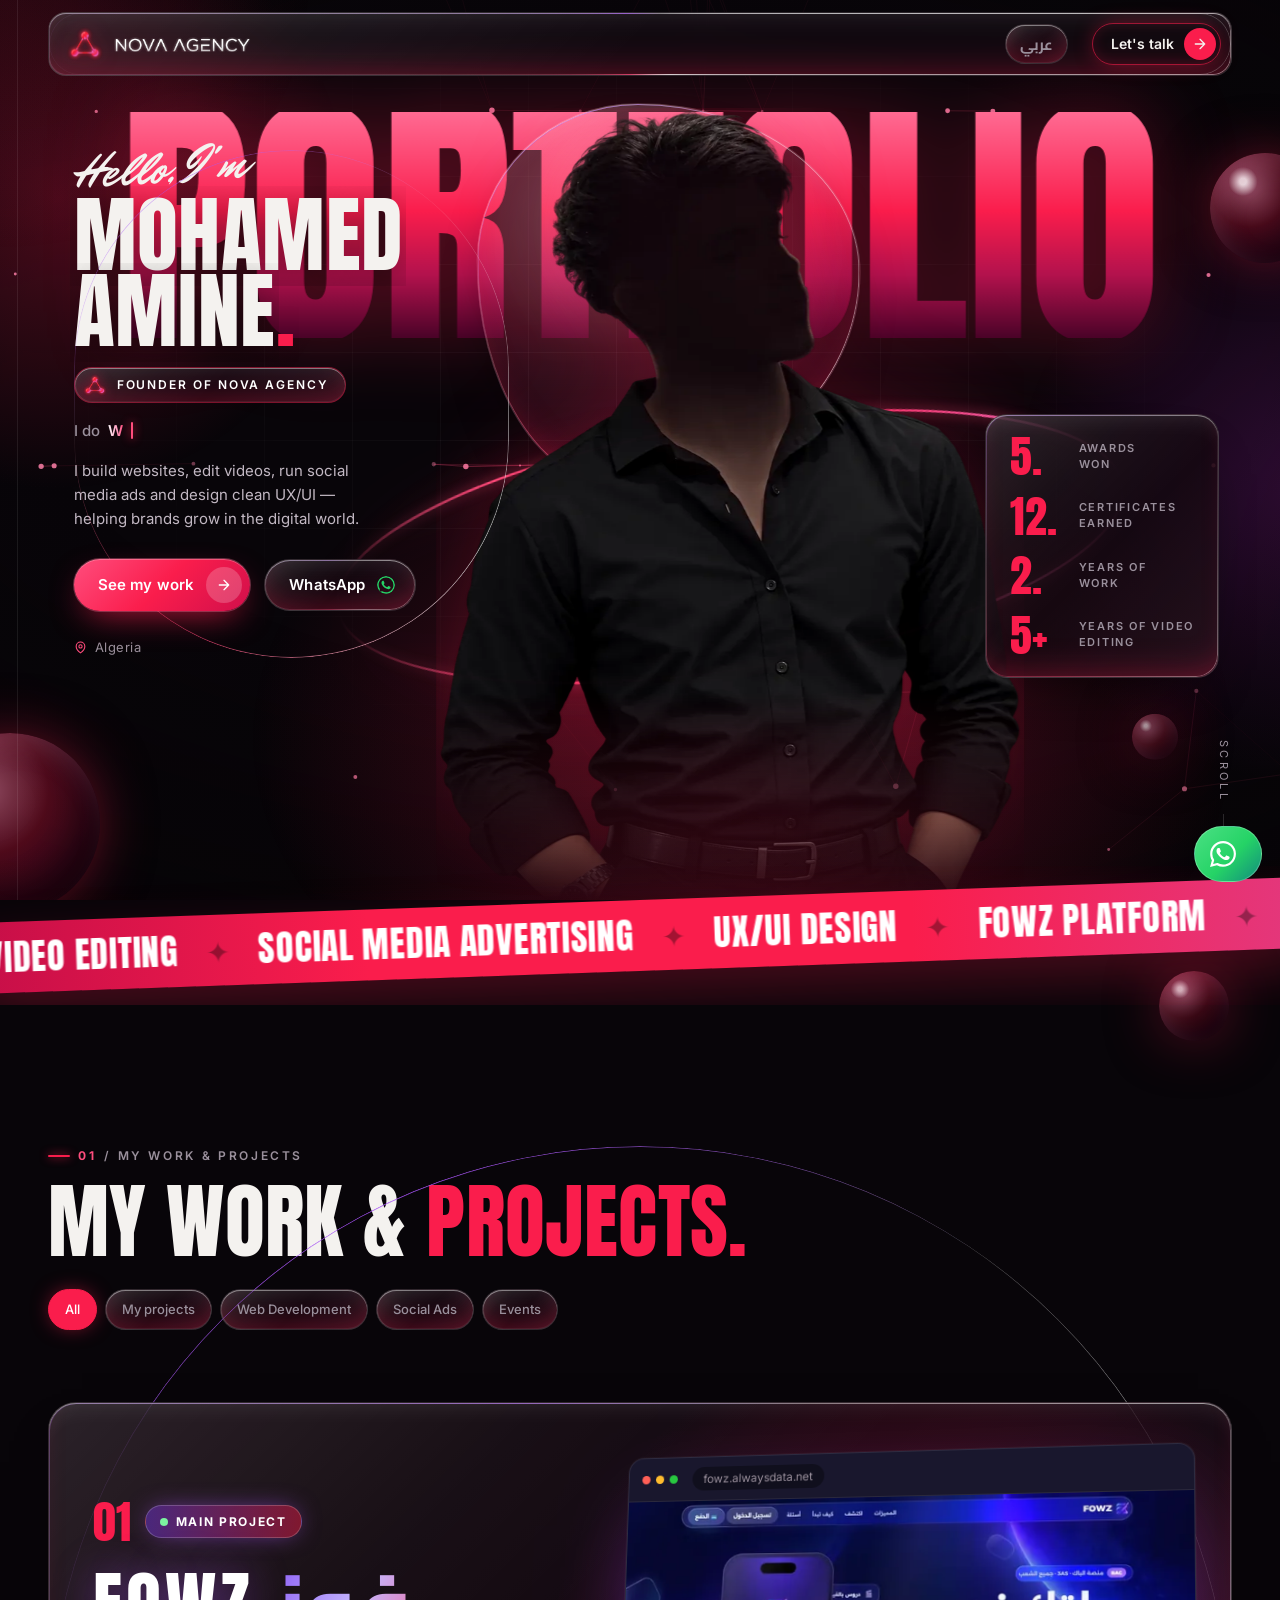
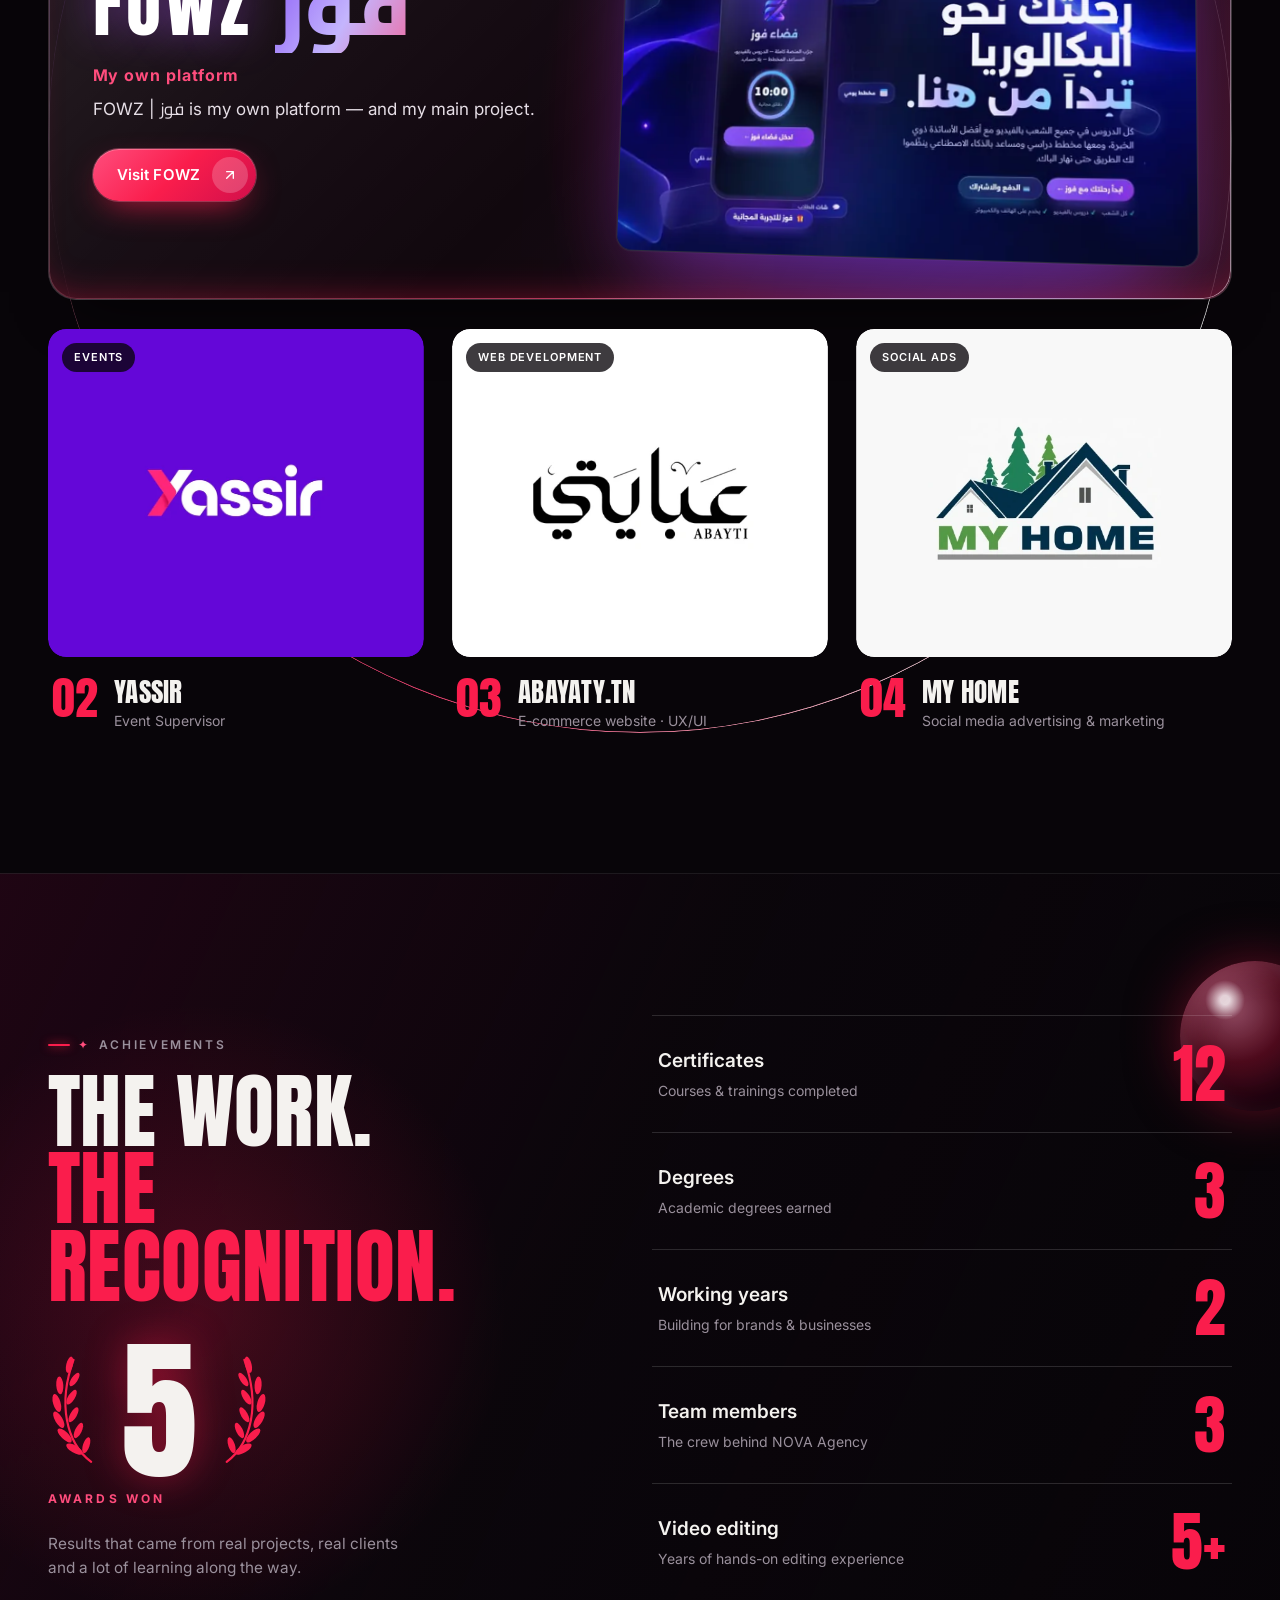
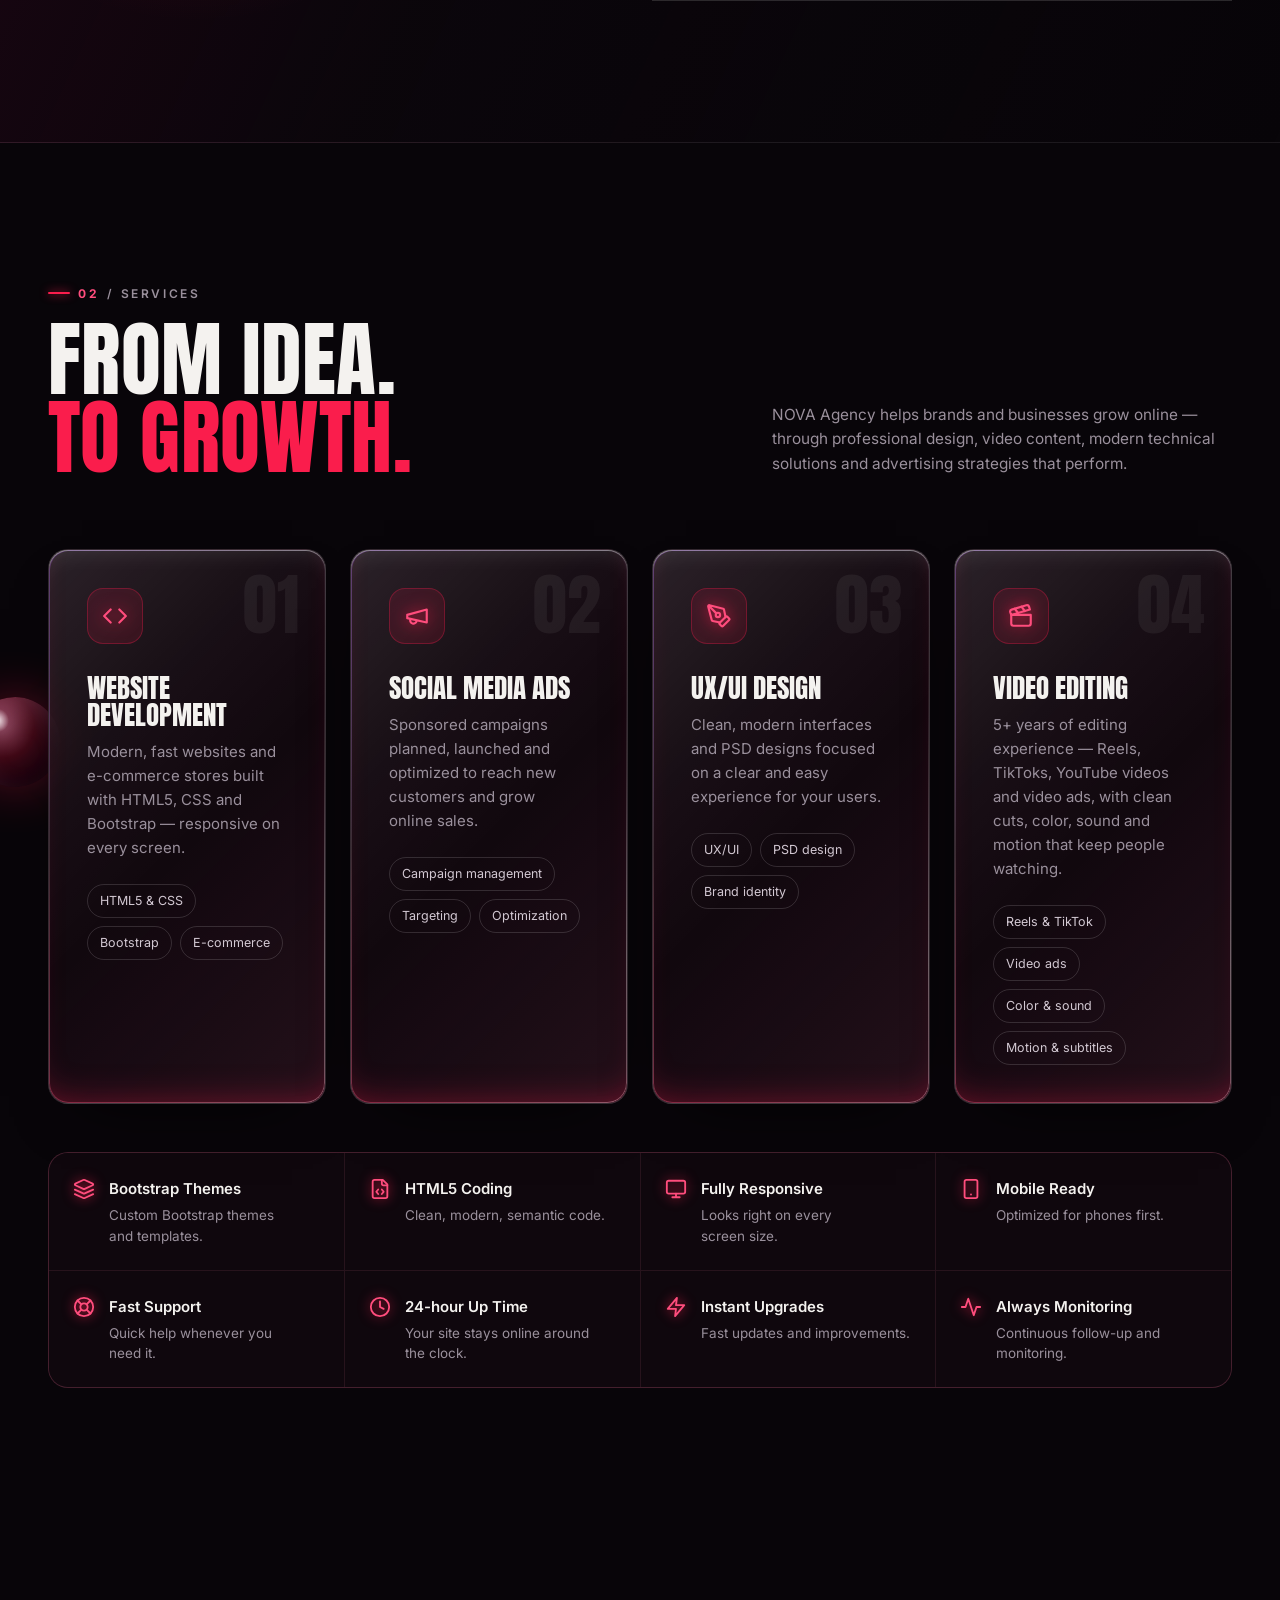
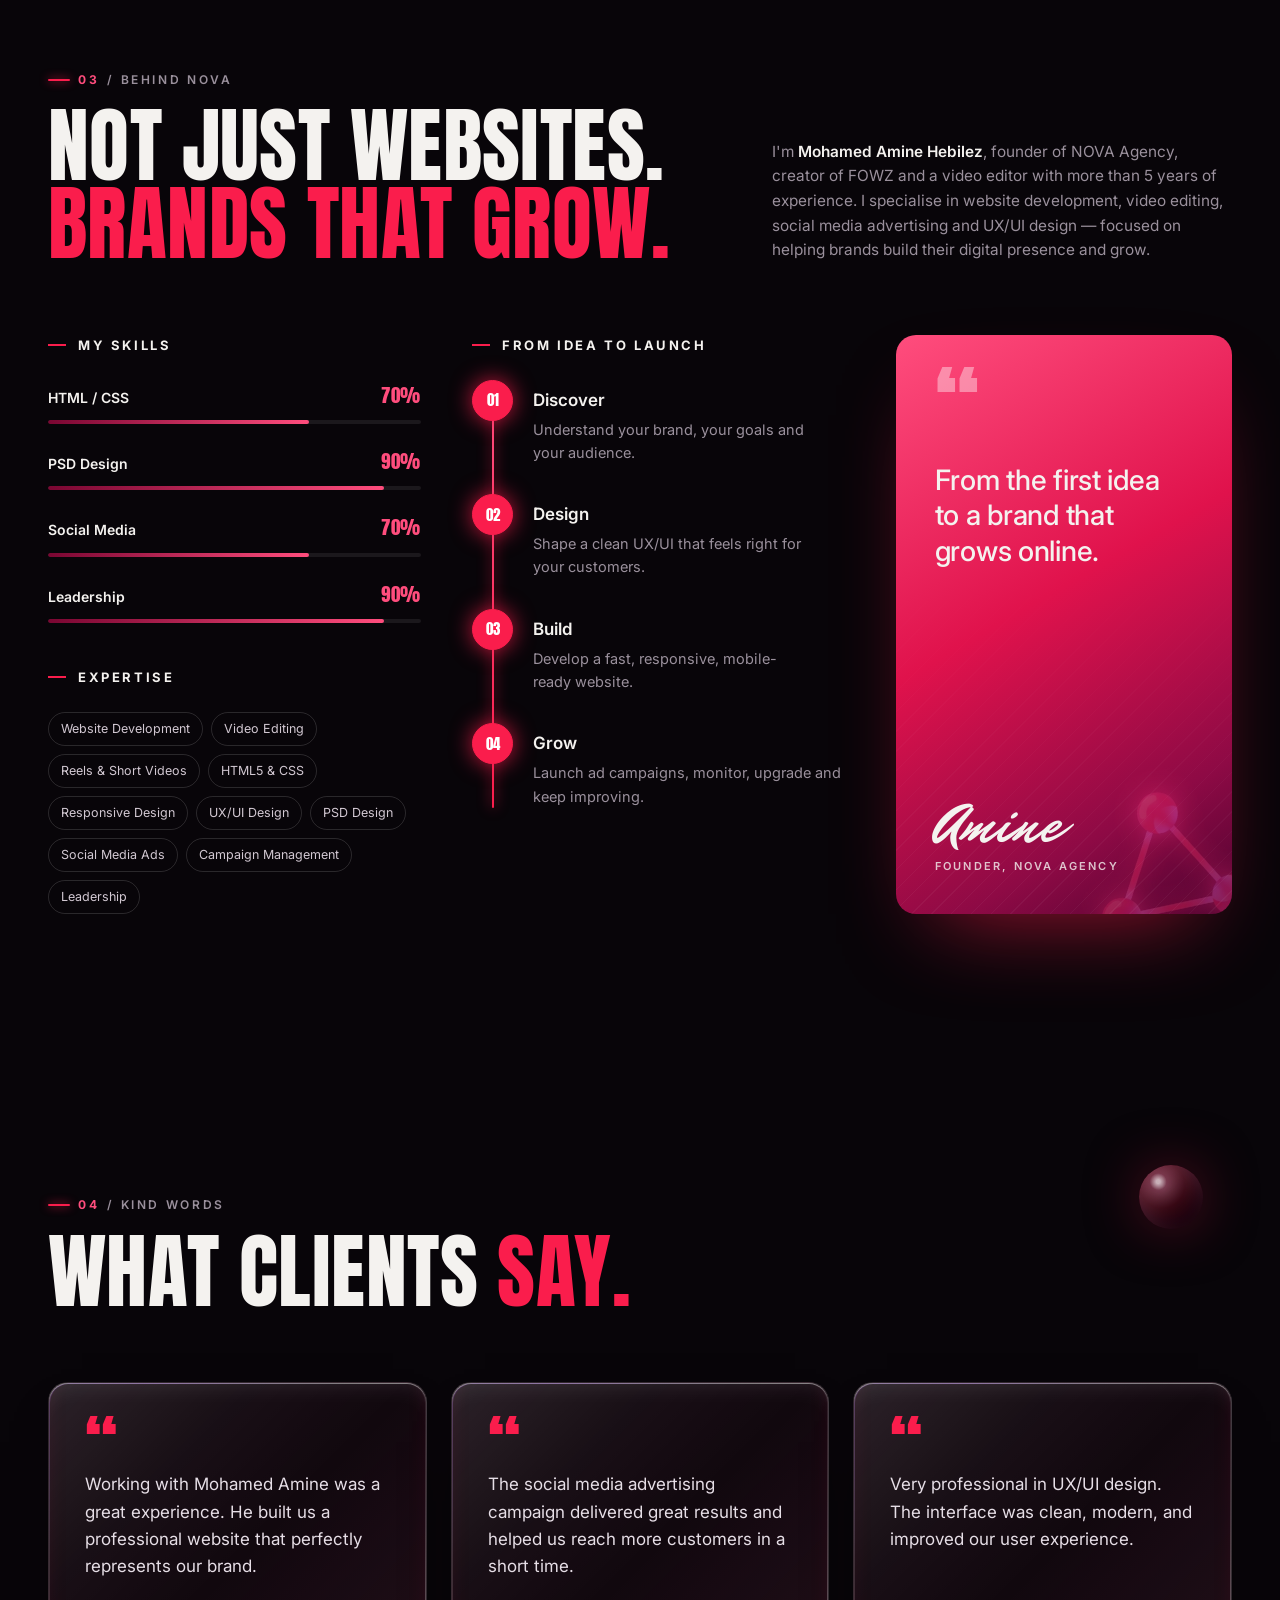
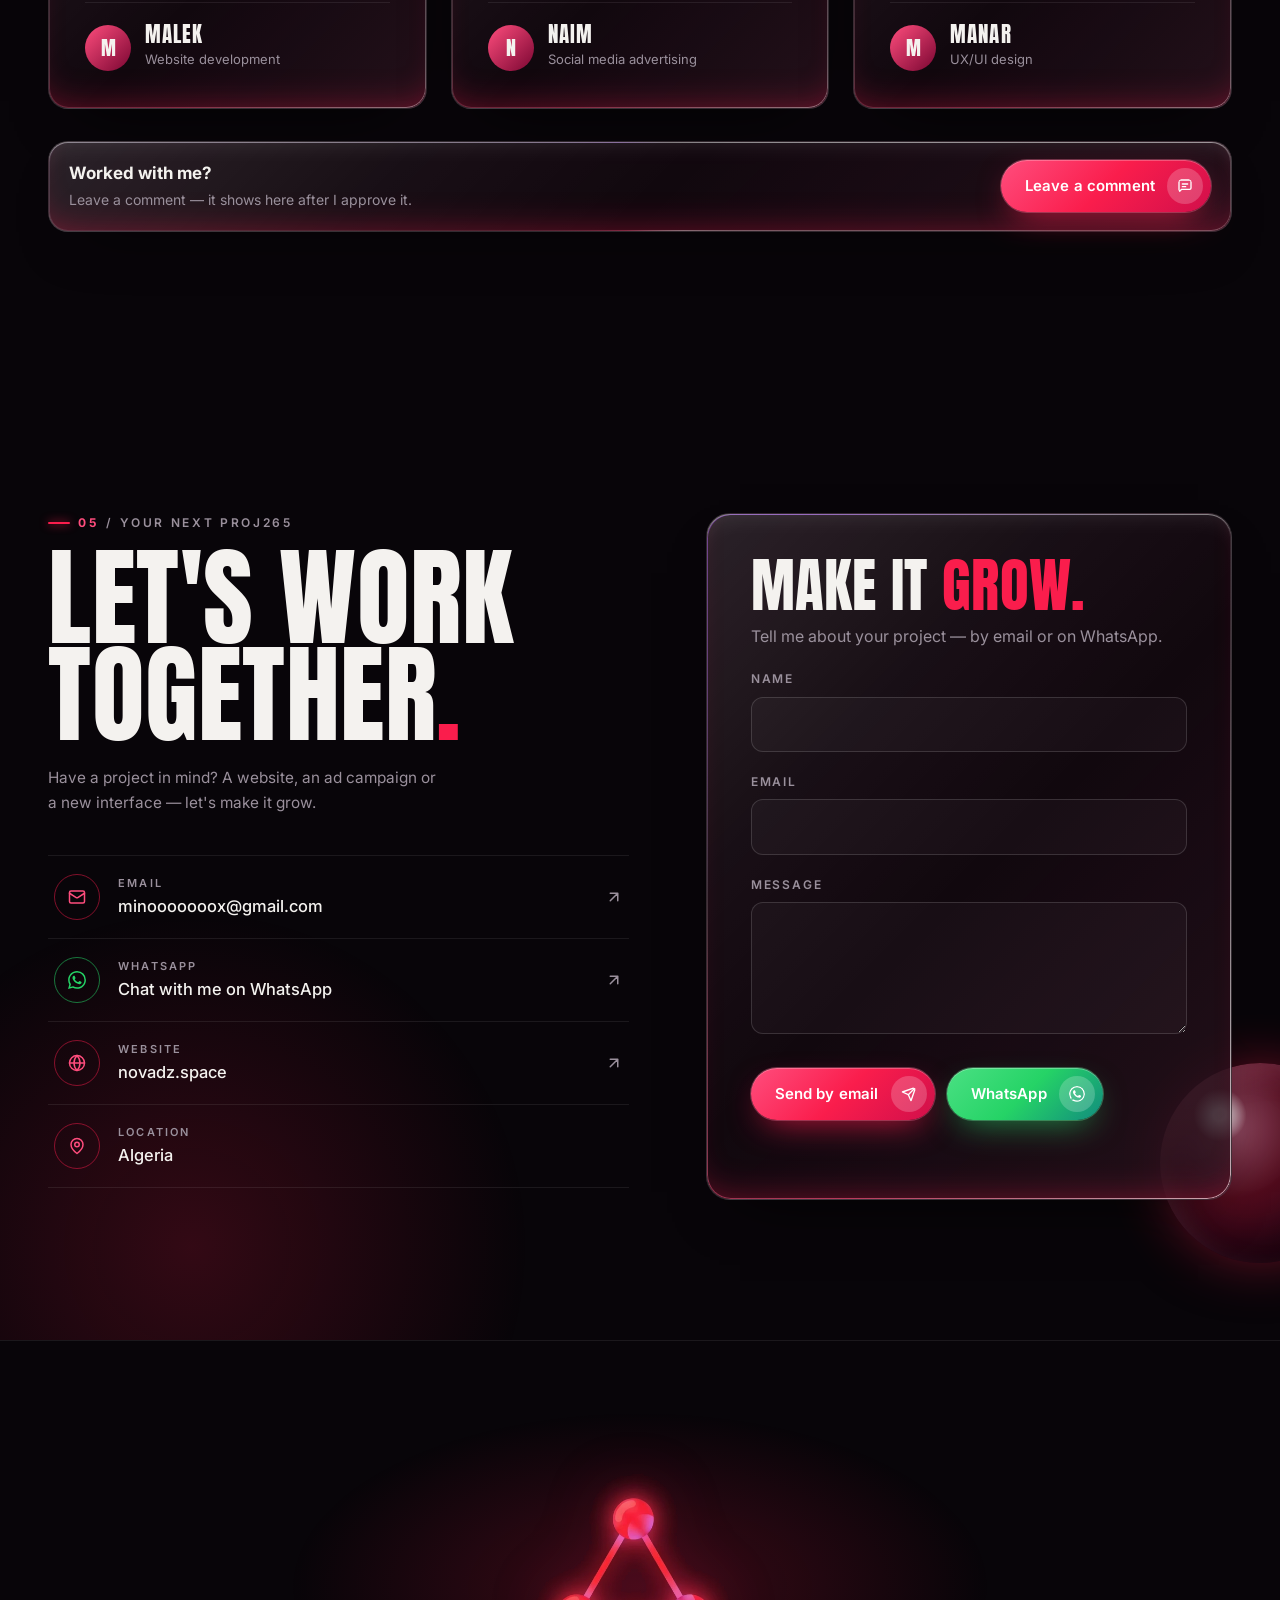
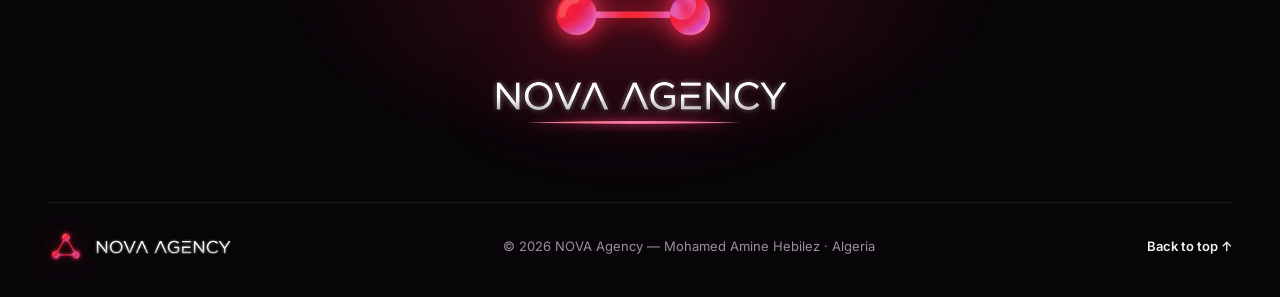
==== index.html @ 4e9febfd "SEO + Search Console: canonical, Open Graph, Twitter, JSON-LD, sitemap, robots, 404, responsive imag" ====
<!doctype html>
<html lang="en" class="no-js">
<head>
  <meta charset="utf-8">
  <meta name="viewport" content="width=device-width, initial-scale=1, maximum-scale=1, user-scalable=no, viewport-fit=cover">
  <title>NOVA AGENCY | Web Development &amp; UI/UX Design in Algeria</title>
  <meta name="description" content="NOVA AGENCY is a digital agency in Algeria founded by Mohamed Amine Hebilez: website development, UI/UX design, video editing and social media ads.">
  <meta name="robots" content="index, follow, max-image-preview:large, max-snippet:-1, max-video-preview:-1">
  <link rel="canonical" href="https://novadz.space/">
  <link rel="alternate" hreflang="en" href="https://novadz.space/">
  <link rel="alternate" hreflang="ar" href="https://novadz.space/ar">
  <link rel="alternate" hreflang="x-default" href="https://novadz.space/">
  <!-- Google Search Console verification: paste the &lt;meta name=&quot;google-site-verification&quot; …&gt; tag from Search Console on the next line -->
  <meta name="theme-color" content="#080509">
  <meta name="author" content="Mohamed Amine Hebilez">
  <!-- Open Graph (Facebook, WhatsApp, LinkedIn…) -->
  <meta property="og:site_name" content="NOVA AGENCY">
  <meta property="og:type" content="website">
  <meta property="og:locale" content="en_US">
  <meta property="og:locale:alternate" content="ar_DZ">
  <meta property="og:title" content="NOVA AGENCY — Building Digital Experiences. Empowering Businesses.">
  <meta property="og:description" content="Website development, UI/UX design, video editing and social media ads from Algeria — by Mohamed Amine Hebilez, founder of NOVA AGENCY.">
  <meta property="og:url" content="https://novadz.space/">
  <meta property="og:image" content="https://novadz.space/assets/og-image.jpg">
  <meta property="og:image:type" content="image/jpeg">
  <meta property="og:image:width" content="1200">
  <meta property="og:image:height" content="630">
  <meta property="og:image:alt" content="NOVA AGENCY logo — three glowing spheres joined in a triangle, above the name NOVA AGENCY">
  <!-- X / Twitter -->
  <meta name="twitter:card" content="summary_large_image">
  <meta name="twitter:title" content="NOVA AGENCY — Building Digital Experiences. Empowering Businesses.">
  <meta name="twitter:description" content="Website development, UI/UX design, video editing and social media ads from Algeria — by Mohamed Amine Hebilez, founder of NOVA AGENCY.">
  <meta name="twitter:image" content="https://novadz.space/assets/og-image.jpg">
  <meta name="twitter:image:alt" content="NOVA AGENCY logo — three glowing spheres joined in a triangle, above the name NOVA AGENCY">
  <!-- Structured data (schema.org): the organization, the website, this page, the founder and the services -->
  <script type="application/ld+json">
  {
    "@context": "https://schema.org",
    "@graph": [
      {
        "@type": "Organization",
        "@id": "https://novadz.space/#organization",
        "name": "NOVA AGENCY",
        "alternateName": [
          "NOVA Agency",
          "وكالة NOVA"
        ],
        "url": "https://novadz.space/",
        "logo": {
          "@type": "ImageObject",
          "@id": "https://novadz.space/#logo",
          "url": "https://novadz.space/assets/nova-logo-square.png",
          "contentUrl": "https://novadz.space/assets/nova-logo-square.png",
          "width": 560,
          "height": 560,
          "caption": "NOVA AGENCY"
        },
        "image": {
          "@id": "https://novadz.space/#logo"
        },
        "description": "NOVA AGENCY is a digital agency in Algeria that builds websites, designs UI/UX, edits video and runs social media ads to help businesses grow online.",
        "slogan": "Building Digital Experiences. Empowering Businesses.",
        "founder": {
          "@id": "https://novadz.space/#founder"
        },
        "address": {
          "@type": "PostalAddress",
          "addressCountry": "DZ"
        },
        "contactPoint": {
          "@type": "ContactPoint",
          "contactType": "customer service",
          "url": "https://novadz.space/#contact",
          "availableLanguage": [
            "English",
            "Arabic"
          ]
        },
        "knowsAbout": [
          "Web Development",
          "UI/UX Design",
          "Branding",
          "Digital Solutions",
          "Video Editing",
          "Social Media Advertising"
        ],
        "hasOfferCatalog": {
          "@type": "OfferCatalog",
          "name": "NOVA AGENCY services",
          "itemListElement": [
            {
              "@type": "Offer",
              "itemOffered": {
                "@id": "https://novadz.space/#service-web-development"
              }
            },
            {
              "@type": "Offer",
              "itemOffered": {
                "@id": "https://novadz.space/#service-ui-ux-design"
              }
            },
            {
              "@type": "Offer",
              "itemOffered": {
                "@id": "https://novadz.space/#service-video-editing"
              }
            },
            {
              "@type": "Offer",
              "itemOffered": {
                "@id": "https://novadz.space/#service-social-media-ads"
              }
            }
          ]
        }
      },
      {
        "@type": "WebSite",
        "@id": "https://novadz.space/#website",
        "url": "https://novadz.space/",
        "name": "NOVA AGENCY",
        "alternateName": "NOVA Agency",
        "publisher": {
          "@id": "https://novadz.space/#organization"
        },
        "inLanguage": [
          "en",
          "ar"
        ]
      },
      {
        "@type": "WebPage",
        "@id": "https://novadz.space/#webpage",
        "url": "https://novadz.space/",
        "name": "NOVA AGENCY | Web Development & UI/UX Design in Algeria",
        "description": "NOVA AGENCY is a digital agency in Algeria founded by Mohamed Amine Hebilez: website development, UI/UX design, video editing and social media ads.",
        "inLanguage": "en",
        "isPartOf": {
          "@id": "https://novadz.space/#website"
        },
        "about": {
          "@id": "https://novadz.space/#organization"
        },
        "mainEntity": {
          "@id": "https://novadz.space/#organization"
        },
        "primaryImageOfPage": {
          "@type": "ImageObject",
          "url": "https://novadz.space/assets/og-image.jpg",
          "width": 1200,
          "height": 630
        }
      },
      {
        "@type": "Person",
        "@id": "https://novadz.space/#founder",
        "name": "Mohamed Amine Hebilez",
        "alternateName": "Mohammed Amine",
        "jobTitle": "Founder",
        "worksFor": {
          "@id": "https://novadz.space/#organization"
        },
        "url": "https://novadz.space/",
        "image": "https://novadz.space/assets/amine.webp",
        "knowsAbout": [
          "Web Development",
          "UI/UX Design",
          "Video Editing",
          "Social Media Advertising"
        ]
      },
      {
        "@type": "Service",
        "@id": "https://novadz.space/#service-web-development",
        "name": "Website Development",
        "serviceType": "Web Development",
        "description": "Modern, fast websites and e-commerce stores built with HTML5, CSS and Bootstrap — responsive on every screen.",
        "provider": {
          "@id": "https://novadz.space/#organization"
        },
        "url": "https://novadz.space/#services"
      },
      {
        "@type": "Service",
        "@id": "https://novadz.space/#service-ui-ux-design",
        "name": "UX/UI Design",
        "serviceType": "UI/UX Design",
        "description": "Clean, modern interfaces and PSD designs focused on a clear and easy experience for your users.",
        "provider": {
          "@id": "https://novadz.space/#organization"
        },
        "url": "https://novadz.space/#services"
      },
      {
        "@type": "Service",
        "@id": "https://novadz.space/#service-video-editing",
        "name": "Video Editing",
        "serviceType": "Video Editing",
        "description": "5+ years of editing experience — Reels, TikToks, YouTube videos and video ads, with clean cuts, color, sound and motion.",
        "provider": {
          "@id": "https://novadz.space/#organization"
        },
        "url": "https://novadz.space/#services"
      },
      {
        "@type": "Service",
        "@id": "https://novadz.space/#service-social-media-ads",
        "name": "Social Media Ads",
        "serviceType": "Social Media Advertising",
        "description": "Sponsored campaigns planned, launched and optimized to reach new customers and grow online sales.",
        "provider": {
          "@id": "https://novadz.space/#organization"
        },
        "url": "https://novadz.space/#services"
      }
    ]
  }
  </script>
  <link rel="icon" type="image/png" href="assets/favicon.png">
  <link rel="apple-touch-icon" href="assets/apple-touch-icon.png">
  <link rel="preconnect" href="https://fonts.googleapis.com">
  <link rel="preconnect" href="https://fonts.gstatic.com" crossorigin>
  <link href="https://fonts.googleapis.com/css2?family=Anton&family=Inter:wght@400;500;600;700&family=Mr+Dafoe&display=swap" rel="stylesheet">
  <!-- only the Arabic letters used on this page ("عربي" switch + "فوز") -->
  <link href="https://fonts.googleapis.com/css2?family=Cairo:wght@700;900&text=%D8%B9%D8%B1%D8%A8%D9%8A%D9%81%D9%88%D8%B2&display=swap" rel="stylesheet">
  <link rel="preload" as="image" href="assets/amine.webp?v=3" imagesrcset="assets/amine-520.webp 520w, assets/amine-820.webp 820w, assets/amine.webp?v=3 1040w" imagesizes="(max-width: 600px) 108vw, (max-width: 1000px) 80vw, 700px" fetchpriority="high">
  <link rel="stylesheet" href="styles.css?v=12">
  <script>document.documentElement.classList.replace('no-js', 'js');</script>
</head>
<body>
  <a class="skip" href="#main">Skip to content</a>

  <!-- Icon sprite + liquid-glass refraction filter -->
  <svg width="0" height="0" style="position:absolute" aria-hidden="true" focusable="false">
    <filter id="lg-refract" x="0%" y="0%" width="100%" height="100%" color-interpolation-filters="sRGB">
      <feTurbulence type="fractalNoise" baseFrequency="0.009 0.014" numOctaves="2" seed="11" result="noise"/>
      <feGaussianBlur in="noise" stdDeviation="1.6" result="soft"/>
      <feDisplacementMap in="SourceGraphic" in2="soft" scale="30" xChannelSelector="R" yChannelSelector="G"/>
    </filter>
    <symbol id="i-arrow" viewBox="0 0 24 24"><path d="M5 12h14M12 5l7 7-7 7"/></symbol>
    <symbol id="i-arrow-ur" viewBox="0 0 24 24"><path d="M7 17 17 7M7 7h10v10"/></symbol>
    <symbol id="i-x" viewBox="0 0 24 24"><path d="M18 6 6 18M6 6l12 12"/></symbol>
    <symbol id="i-mail" viewBox="0 0 24 24"><rect width="20" height="16" x="2" y="4" rx="2"/><path d="m22 7-8.97 5.7a1.94 1.94 0 0 1-2.06 0L2 7"/></symbol>
    <symbol id="i-phone" viewBox="0 0 24 24"><path d="M22 16.92v3a2 2 0 0 1-2.18 2 19.79 19.79 0 0 1-8.63-3.07 19.5 19.5 0 0 1-6-6 19.79 19.79 0 0 1-3.07-8.67A2 2 0 0 1 4.11 2h3a2 2 0 0 1 2 1.72 12.84 12.84 0 0 0 .7 2.81 2 2 0 0 1-.45 2.11L8.09 9.91a16 16 0 0 0 6 6l1.27-1.27a2 2 0 0 1 2.11-.45 12.84 12.84 0 0 0 2.81.7A2 2 0 0 1 22 16.92z"/></symbol>
    <symbol id="i-pin" viewBox="0 0 24 24"><path d="M20 10c0 6-8 12-8 12s-8-6-8-12a8 8 0 0 1 16 0Z"/><circle cx="12" cy="10" r="3"/></symbol>
    <symbol id="i-globe" viewBox="0 0 24 24"><circle cx="12" cy="12" r="10"/><path d="M12 2a14.5 14.5 0 0 0 0 20 14.5 14.5 0 0 0 0-20M2 12h20"/></symbol>
    <symbol id="i-code" viewBox="0 0 24 24"><path d="m16 18 6-6-6-6M8 6l-6 6 6 6"/></symbol>
    <symbol id="i-megaphone" viewBox="0 0 24 24"><path d="m3 11 18-5v12L3 14v-3z"/><path d="M11.6 16.8a3 3 0 1 1-5.8-1.6"/></symbol>
    <symbol id="i-pen" viewBox="0 0 24 24"><path d="M15.707 21.293a1 1 0 0 1-1.414 0l-1.586-1.586a1 1 0 0 1 0-1.414l5.586-5.586a1 1 0 0 1 1.414 0l1.586 1.586a1 1 0 0 1 0 1.414z"/><path d="m18 13-1.375-6.874a1 1 0 0 0-.746-.776L3.235 2.028a1 1 0 0 0-1.207 1.207L5.35 15.879a1 1 0 0 0 .776.746L13 18M2.3 2.3l7.286 7.286"/><circle cx="11" cy="11" r="2"/></symbol>
    <symbol id="i-layers" viewBox="0 0 24 24"><path d="M12.83 2.18a2 2 0 0 0-1.66 0L2.6 6.08a1 1 0 0 0 0 1.83l8.58 3.91a2 2 0 0 0 1.66 0l8.58-3.9a1 1 0 0 0 0-1.83Z"/><path d="m22 17.65-9.170 4.16a2 2 0 0 1-1.66 0L2 17.65M22 12.65l-9.17 4.16a2 2 0 0 1-1.66 0L2 12.65"/></symbol>
    <symbol id="i-file-code" viewBox="0 0 24 24"><path d="M15 2H6a2 2 0 0 0-2 2v16a2 2 0 0 0 2 2h12a2 2 0 0 0 2-2V7z"/><path d="M14 2v4a2 2 0 0 0 2 2h4M10 12.5 8 15l2 2.5M14 12.5l2 2.5-2 2.5"/></symbol>
    <symbol id="i-monitor" viewBox="0 0 24 24"><rect width="20" height="14" x="2" y="3" rx="2"/><path d="M8 21h8M12 17v4"/></symbol>
    <symbol id="i-mobile" viewBox="0 0 24 24"><rect width="14" height="20" x="5" y="2" rx="2"/><path d="M12 18h.01"/></symbol>
    <symbol id="i-support" viewBox="0 0 24 24"><circle cx="12" cy="12" r="10"/><circle cx="12" cy="12" r="4"/><path d="m4.93 4.93 4.24 4.24M14.83 9.17l4.24-4.24M14.83 14.83l4.24 4.24M9.17 14.83l-4.24 4.24"/></symbol>
    <symbol id="i-clock" viewBox="0 0 24 24"><circle cx="12" cy="12" r="10"/><path d="M12 6v6l4 2"/></symbol>
    <symbol id="i-zap" viewBox="0 0 24 24"><path d="M13 2 3 14h9l-1 8 10-12h-9l1-8z"/></symbol>
    <symbol id="i-activity" viewBox="0 0 24 24"><path d="M22 12h-4l-3 9L9 3l-3 9H2"/></symbol>
    <symbol id="i-send" viewBox="0 0 24 24"><path d="m22 2-7 20-4-9-9-4Z"/><path d="M22 2 11 13"/></symbol>
    <symbol id="i-whatsapp" viewBox="0 0 24 24"><path d="M17.472 14.382c-.297-.149-1.758-.867-2.03-.967-.273-.099-.471-.148-.67.15-.197.297-.767.966-.94 1.164-.173.199-.347.223-.644.075-.297-.15-1.255-.463-2.39-1.475-.883-.788-1.48-1.761-1.653-2.059-.173-.297-.018-.458.13-.606.134-.133.298-.347.446-.52.149-.174.198-.298.298-.497.099-.198.05-.371-.025-.52-.075-.149-.669-1.612-.916-2.207-.242-.579-.487-.5-.669-.51-.173-.008-.371-.01-.57-.01-.198 0-.52.074-.792.372-.272.297-1.04 1.016-1.04 2.479 0 1.462 1.065 2.875 1.213 3.074.149.198 2.096 3.2 5.077 4.487.709.306 1.262.489 1.694.625.712.227 1.36.195 1.871.118.571-.085 1.758-.719 2.006-1.413.248-.694.248-1.289.173-1.413-.074-.124-.272-.198-.57-.347m-5.421 7.403h-.004a9.87 9.87 0 0 1-5.031-1.378l-.361-.214-3.741.982.998-3.648-.235-.374a9.86 9.86 0 0 1-1.51-5.26c.001-5.45 4.436-9.884 9.888-9.884 2.64 0 5.122 1.03 6.988 2.898a9.825 9.825 0 0 1 2.893 6.994c-.003 5.45-4.437 9.884-9.885 9.884m8.413-18.297A11.815 11.815 0 0 0 12.05 0C5.495 0 .16 5.335.157 11.892c0 2.096.547 4.142 1.588 5.945L.057 24l6.305-1.654a11.882 11.882 0 0 0 5.683 1.448h.005c6.554 0 11.89-5.335 11.893-11.893a11.821 11.821 0 0 0-3.48-8.413Z"/></symbol>
    <symbol id="i-clapper" viewBox="0 0 24 24"><path d="M20.2 6 3 11l-.9-2.4c-.3-1.1.3-2.2 1.3-2.5l13.5-4c1.1-.3 2.2.3 2.5 1.3Z"/><path d="m6.2 5.3 3.1 3.9M12.4 3.4l3.1 4"/><path d="M3 11h18v8a2 2 0 0 1-2 2H5a2 2 0 0 1-2-2Z"/></symbol>
    <symbol id="i-download" viewBox="0 0 24 24"><path d="M21 15v4a2 2 0 0 1-2 2H5a2 2 0 0 1-2-2v-4M7 10l5 5 5-5M12 15V3"/></symbol>
    <symbol id="i-chat" viewBox="0 0 24 24"><path d="M21 15a2 2 0 0 1-2 2H7l-4 4V5a2 2 0 0 1 2-2h14a2 2 0 0 1 2 2z"/><path d="M8 9h8M8 13h5"/></symbol>
    <symbol id="laurel" viewBox="0 0 60 120">
      <path d="M44 112C18 92 10 52 26 8" fill="none" stroke="currentColor" stroke-width="2.2" stroke-linecap="round"/>
      <g fill="currentColor">
        <ellipse cx="27" cy="99" rx="3.8" ry="9.5" transform="rotate(-60 27 99)"/>
        <ellipse cx="39" cy="95" rx="3.4" ry="8.5" transform="rotate(18 39 95)"/>
        <ellipse cx="17" cy="85" rx="3.8" ry="9.5" transform="rotate(-46 17 85)"/>
        <ellipse cx="31" cy="80" rx="3.4" ry="8.5" transform="rotate(26 31 80)"/>
        <ellipse cx="11" cy="69" rx="3.8" ry="9.5" transform="rotate(-30 11 69)"/>
        <ellipse cx="26" cy="64" rx="3.4" ry="8.5" transform="rotate(30 26 64)"/>
        <ellipse cx="9" cy="52" rx="3.8" ry="9.5" transform="rotate(-16 9 52)"/>
        <ellipse cx="24" cy="46" rx="3.4" ry="8.5" transform="rotate(32 24 46)"/>
        <ellipse cx="12" cy="34" rx="3.6" ry="9" transform="rotate(-4 12 34)"/>
        <ellipse cx="27" cy="28" rx="3.2" ry="8" transform="rotate(34 27 28)"/>
        <ellipse cx="22" cy="13" rx="3.4" ry="8.5" transform="rotate(14 22 13)"/>
      </g>
    </symbol>
  </svg>

  <!-- Intro loader -->
  <div class="preloader" aria-hidden="true">
    <div class="pl-inner">
      <img decoding="async" class="pl-mark" src="assets/nova-mark.webp" alt="" width="300" height="283">
      <img decoding="async" class="pl-word" src="assets/nova-wordmark.webp" alt="" width="440" height="48">
      <div class="pl-bar"><i></i></div>
      <span class="pl-count">0</span>
    </div>
  </div>

  <!-- Animated background -->
  <div class="bg-fx" aria-hidden="true">
    <div class="aurora"><i></i><i></i><i></i><i></i></div>
    <canvas class="bg-net"></canvas>
    <div class="bg-vignette"></div>
    <div class="grain"></div>
  </div>
  <canvas class="fx-layer" aria-hidden="true"></canvas>
  <div class="progress" aria-hidden="true"><span></span></div>
  <div class="cursor" aria-hidden="true"><span class="cursor-label"></span></div>
  <div class="cursor-dot" aria-hidden="true"></div>

  <!-- ============ TOP BAR ============ -->
  <header class="nav lg">
    <a href="#home" class="logo" aria-label="NOVA Agency — home"><img decoding="async" class="logo-mark" src="assets/nova-mark.webp" alt="" width="300" height="283"><img decoding="async" class="logo-word" src="assets/nova-wordmark.webp" alt="" width="440" height="48"></a>
    <a class="status-pill" href="#contact" data-status aria-live="polite"><i aria-hidden="true"></i><span class="st-long"></span><span class="st-short"></span></a>
    <a class="lang lg" href="/ar" hreflang="ar" lang="ar" title="النسخة العربية">عربي</a>
    <a href="#contact" class="btn-ghost nav-cta">Let's talk <svg class="ico"><use href="#i-arrow"/></svg></a>
  </header>

  <main id="main">

    <!-- ============ HERO ============ -->
    <section class="hero" id="home">
      <div class="hero-bg" aria-hidden="true"></div>
      <span class="bubble hide-sm" style="--s0:180px; inset-inline-start:-80px; bottom:3%; --delay:-2s" data-speed="-.12" aria-hidden="true"></span>
      <span class="bubble hide-sm" style="--s0:110px; inset-inline-end:-40px; top:14%; --delay:-5s" data-speed=".1" aria-hidden="true"></span>
      <span class="bubble hide-sm" style="--s0:46px; inset-inline-end:8%; top:74%; --delay:-1s" data-speed="-.2" aria-hidden="true"></span>

      <div class="hero-stage">
        <div class="hero-word" aria-hidden="true"><span style="--i:0">P</span><span style="--i:1">O</span><span style="--i:2">R</span><span style="--i:3">T</span><span style="--i:4">F</span><span style="--i:5">O</span><span style="--i:6">L</span><span style="--i:7">I</span><span style="--i:8">O</span></div>
        <svg class="hero-ring" viewBox="0 0 1000 380" aria-hidden="true" focusable="false">
          <defs><linearGradient id="ring-grad" x1="0" y1="0" x2="1" y2="0">
            <stop offset="0" stop-color="#ff4d7d" stop-opacity="0"/>
            <stop offset=".22" stop-color="#ff4d7d"/>
            <stop offset=".6" stop-color="#fa1d4c"/>
            <stop offset=".85" stop-color="#ef5599"/>
            <stop offset="1" stop-color="#ef5599" stop-opacity="0"/>
          </linearGradient></defs>
          <ellipse cx="500" cy="190" rx="485" ry="150" fill="none" stroke="url(#ring-grad)" stroke-width="3"/>
        </svg>
        <div class="hero-blob lg refract" aria-hidden="true"></div>
        <img decoding="async" class="hero-photo" src="assets/amine.webp?v=3" srcset="assets/amine-520.webp 520w, assets/amine-820.webp 820w, assets/amine.webp?v=3 1040w" sizes="(max-width: 600px) 108vw, (max-width: 1000px) 80vw, 700px" alt="Portrait of Mohamed Amine Hebilez" width="1040" height="1402" fetchpriority="high">
      </div>

      <div class="hero-intro">
        <div class="hero-id">
          <p class="hello reveal" style="--d:.3s">Hello, I'm</p>
          <h1 class="hero-name reveal" style="--d:.35s">Mohamed<br>Amine<span class="dot">.</span></h1>
        </div>
        <div class="hero-more">
          <p class="hero-role lg reveal" style="--d:.6s"><img decoding="async" src="assets/nova-mark.webp" alt="" width="300" height="283"> Founder of NOVA Agency</p>
          <p class="hero-typed reveal" style="--d:.7s" aria-hidden="true"><span class="tw-label">I do</span><span class="tw" data-words='["Website Development","Video Editing","UX/UI Design","Social Media Ads"]'></span><i class="caret"></i></p>
          <p class="hero-lead reveal" style="--d:.8s">I build websites, edit videos, run social media ads and design clean UX/UI — helping brands grow in the digital world.</p>
          <div class="hero-actions reveal" style="--d:.9s">
            <a class="btn auto-shine" href="#work">See my work <svg class="ico"><use href="#i-arrow"/></svg></a>
            <button class="btn btn-outline lg" type="button" data-wa>WhatsApp <svg class="ico wa-ico"><use href="#i-whatsapp"/></svg></button>
          </div>
          <p class="hero-loc reveal" style="--d:1s"><svg class="ico"><use href="#i-pin"/></svg> Algeria</p>
        </div>
      </div>

      <ul class="hero-stats lg reveal" style="--d:1.1s" aria-label="Highlights">
        <li><b data-count="5">5</b><span>Awards<br>won</span></li>
        <li><b data-count="12">12</b><span>Certificates<br>earned</span></li>
        <li><b data-count="2">2</b><span>Years of<br>work</span></li>
        <li><b data-count="5" data-plus>5</b><span>Years of video<br>editing</span></li>
      </ul>

      <!-- phone: the band sits right under the photo, like on desktop -->
      <div class="marquee-wrap marquee-m" aria-hidden="true">
        <div class="marquee">
          <div class="marquee-track">
            <div class="marquee-group"><span>Website Development</span><i>✦</i><span>Video Editing</span><i>✦</i><span>Social Media Advertising</span><i>✦</i><span>UX/UI Design</span><i>✦</i><span>FOWZ Platform</span><i>✦</i><span>Responsive Web</span><i>✦</i><span>Campaign Management</span><i>✦</i></div>
            <div class="marquee-group"><span>Website Development</span><i>✦</i><span>Video Editing</span><i>✦</i><span>Social Media Advertising</span><i>✦</i><span>UX/UI Design</span><i>✦</i><span>FOWZ Platform</span><i>✦</i><span>Responsive Web</span><i>✦</i><span>Campaign Management</span><i>✦</i></div>
          </div>
        </div>
      </div>

      <a class="scroll-cue" href="#work" aria-label="Scroll to work"><span>Scroll</span><i></i></a>
    </section>

    <!-- ============ MARQUEE ============ -->
    <div class="marquee-wrap marquee-d" aria-hidden="true">
      <div class="marquee">
        <div class="marquee-track">
          <div class="marquee-group"><span>Website Development</span><i>✦</i><span>Video Editing</span><i>✦</i><span>Social Media Advertising</span><i>✦</i><span>UX/UI Design</span><i>✦</i><span>FOWZ Platform</span><i>✦</i><span>Responsive Web</span><i>✦</i><span>Campaign Management</span><i>✦</i></div>
          <div class="marquee-group"><span>Website Development</span><i>✦</i><span>Video Editing</span><i>✦</i><span>Social Media Advertising</span><i>✦</i><span>UX/UI Design</span><i>✦</i><span>FOWZ Platform</span><i>✦</i><span>Responsive Web</span><i>✦</i><span>Campaign Management</span><i>✦</i></div>
        </div>
      </div>
    </div>

    <!-- ============ MY WORK & PROJECTS ============ -->
    <section class="section work" id="work">
      <span class="bubble hide-sm" style="--s0:70px; inset-inline-end:4%; top:6%; --delay:-3s" data-speed=".18" aria-hidden="true"></span>
      <div class="wrap">
        <div class="sec-head">
          <div class="reveal">
            <p class="eyebrow"><b>01</b> / My work &amp; projects</p>
            <h2 class="display">My work &amp; <em>projects.</em></h2>
          </div>
          <div class="filters reveal" style="--d:.1s" role="group" aria-label="Filter projects">
            <button class="chip lg is-active" type="button" data-filter="all" aria-pressed="true">All</button>
            <button class="chip lg" type="button" data-filter="mine" aria-pressed="false">My projects</button>
            <button class="chip lg" type="button" data-filter="web" aria-pressed="false">Web Development</button>
            <button class="chip lg" type="button" data-filter="ads" aria-pressed="false">Social Ads</button>
            <button class="chip lg" type="button" data-filter="events" aria-pressed="false">Events</button>
          </div>
        </div>

        <div class="work-grid">
          <!-- Featured: my own platform -->
          <article class="project feature lg reveal" data-cat="mine" data-fx="scale">
            <div class="feature-body">
              <div class="feature-top"><span class="num">01</span><span class="badge"><i></i>Main project</span></div>
              <h3 class="feature-name"><span class="feature-lat">FOWZ</span><span class="feature-ar" lang="ar">فوز</span></h3>
              <p class="feature-role">My own platform</p>
              <p class="feature-desc">FOWZ | فوز is my own platform — and my main project.</p>
              <a class="btn" href="https://fowz.alwaysdata.net/landing" target="_blank" rel="noopener">Visit FOWZ <svg class="ico"><use href="#i-arrow-ur"/></svg></a>
            </div>
            <a class="feature-media" href="https://fowz.alwaysdata.net/landing" target="_blank" rel="noopener" tabindex="-1" aria-hidden="true" data-cursor="Visit">
              <div class="browser" data-tilt="10">
                <div class="browser-bar"><i></i><i></i><i></i><span>fowz.alwaysdata.net</span></div>
                <img decoding="async" src="assets/fowz.webp" srcset="assets/fowz-640.webp 640w, assets/fowz.webp 1200w" sizes="(max-width: 600px) 70vw, 560px" alt="" width="1200" height="750" loading="lazy">
              </div>
            </a>
          </article>

          <article class="project reveal" data-cat="events" data-fx="clip">
            <div class="project-media" style="--brand:#6407d8" data-tilt data-cursor="Open">
              <img decoding="async" src="assets/yassir.webp" srcset="assets/yassir-500.webp 500w, assets/yassir.webp 860w" sizes="250px" alt="Yassir logo" width="860" height="363" loading="lazy">
              <span class="tag">Events</span>
              <span class="open" aria-hidden="true"><svg class="ico"><use href="#i-arrow-ur"/></svg></span>
            </div>
            <div class="project-meta">
              <span class="num">02</span>
              <div>
                <h3><button class="project-open" type="button" data-project="yassir">Yassir</button></h3>
                <p>Event Supervisor</p>
              </div>
            </div>
          </article>

          <article class="project reveal" style="--d:.1s" data-cat="web" data-fx="clip">
            <div class="project-media" style="--brand:#ffffff" data-tilt data-cursor="Open">
              <img decoding="async" src="assets/abayti.webp" alt="Abayti logo" width="333" height="160" loading="lazy">
              <span class="tag">Web Development</span>
              <span class="open" aria-hidden="true"><svg class="ico"><use href="#i-arrow-ur"/></svg></span>
            </div>
            <div class="project-meta">
              <span class="num">03</span>
              <div>
                <h3><button class="project-open" type="button" data-project="abayaty">abayaty.tn</button></h3>
                <p>E-commerce website · UX/UI</p>
              </div>
            </div>
          </article>

          <article class="project reveal" style="--d:.2s" data-cat="ads" data-fx="clip">
            <div class="project-media" style="--brand:#f8f8f8" data-tilt data-cursor="Open">
              <img decoding="async" src="assets/myhome.webp" alt="My Home logo" width="374" height="242" loading="lazy">
              <span class="tag">Social Ads</span>
              <span class="open" aria-hidden="true"><svg class="ico"><use href="#i-arrow-ur"/></svg></span>
            </div>
            <div class="project-meta">
              <span class="num">04</span>
              <div>
                <h3><button class="project-open" type="button" data-project="myhome">My Home</button></h3>
                <p>Social media advertising &amp; marketing</p>
              </div>
            </div>
          </article>
        </div>
      </div>
    </section>

    <!-- ============ ACHIEVEMENTS ============ -->
    <section class="section awards" id="achievements">
      <span class="bubble" style="--s0:150px; inset-inline-end:-50px; top:10%; --delay:-3s" data-speed=".15" aria-hidden="true"></span>
      <div class="wrap awards-grid">
        <div class="awards-intro reveal">
          <p class="eyebrow"><b>✦</b> Achievements</p>
          <h2 class="display">The work.<br><em>The recognition.</em></h2>
          <div class="laurel" data-speed="-.06">
            <svg class="laurel-branch" viewBox="0 0 60 120" aria-hidden="true"><use href="#laurel"/></svg>
            <strong data-count="5">5</strong>
            <svg class="laurel-branch flip" viewBox="0 0 60 120" aria-hidden="true"><use href="#laurel"/></svg>
          </div>
          <p class="laurel-cap">Awards won</p>
          <p class="lead awards-lead">Results that came from real projects, real clients and a lot of learning along the way.</p>
        </div>

        <ol class="awards-list">
          <li class="reveal" data-fx="left"><div><h3>Certificates</h3><p>Courses &amp; trainings completed</p></div><b data-count="12">12</b></li>
          <li class="reveal" data-fx="left" style="--d:.08s"><div><h3>Degrees</h3><p>Academic degrees earned</p></div><b data-count="3">3</b></li>
          <li class="reveal" data-fx="left" style="--d:.16s"><div><h3>Working years</h3><p>Building for brands &amp; businesses</p></div><b data-count="2">2</b></li>
          <li class="reveal" data-fx="left" style="--d:.24s"><div><h3>Team members</h3><p>The crew behind NOVA Agency</p></div><b data-count="3">3</b></li>
          <li class="reveal" data-fx="left" style="--d:.32s"><div><h3>Video editing</h3><p>Years of hands-on editing experience</p></div><b data-count="5" data-plus>5</b></li>
        </ol>
      </div>
    </section>

    <!-- ============ SERVICES ============ -->
    <section class="section services" id="services">
      <span class="bubble hide-sm" style="--s0:90px; inset-inline-start:-30px; top:40%; --delay:-6s" data-speed="-.14" aria-hidden="true"></span>
      <div class="wrap">
        <div class="sec-head split-head">
          <div class="reveal">
            <p class="eyebrow"><b>02</b> / Services</p>
            <h2 class="display">From idea.<br><em>To growth.</em></h2>
          </div>
          <p class="lead reveal" style="--d:.1s">NOVA Agency helps brands and businesses grow online — through professional design, video content, modern technical solutions and advertising strategies that perform.</p>
        </div>

        <div class="pillars">
          <article class="pillar lg reveal" data-fx="flip" data-tilt>
            <span class="num">01</span>
            <span class="ico-box"><svg class="ico"><use href="#i-code"/></svg></span>
            <h3>Website Development</h3>
            <p>Modern, fast websites and e-commerce stores built with HTML5, CSS and Bootstrap — responsive on every screen.</p>
            <ul class="tags"><li>HTML5 &amp; CSS</li><li>Bootstrap</li><li>E-commerce</li></ul>
          </article>
          <article class="pillar lg reveal" data-fx="flip" style="--d:.12s" data-tilt>
            <span class="num">02</span>
            <span class="ico-box"><svg class="ico"><use href="#i-megaphone"/></svg></span>
            <h3>Social Media Ads</h3>
            <p>Sponsored campaigns planned, launched and optimized to reach new customers and grow online sales.</p>
            <ul class="tags"><li>Campaign management</li><li>Targeting</li><li>Optimization</li></ul>
          </article>
          <article class="pillar lg reveal" data-fx="flip" style="--d:.24s" data-tilt>
            <span class="num">03</span>
            <span class="ico-box"><svg class="ico"><use href="#i-pen"/></svg></span>
            <h3>UX/UI Design</h3>
            <p>Clean, modern interfaces and PSD designs focused on a clear and easy experience for your users.</p>
            <ul class="tags"><li>UX/UI</li><li>PSD design</li><li>Brand identity</li></ul>
          </article>
          <article class="pillar lg reveal" data-fx="flip" style="--d:.36s" data-tilt>
            <span class="num">04</span>
            <span class="ico-box"><svg class="ico"><use href="#i-clapper"/></svg></span>
            <h3>Video Editing</h3>
            <p>5+ years of editing experience — Reels, TikToks, YouTube videos and video ads, with clean cuts, color, sound and motion that keep people watching.</p>
            <ul class="tags"><li>Reels &amp; TikTok</li><li>Video ads</li><li>Color &amp; sound</li><li>Motion &amp; subtitles</li></ul>
          </article>
        </div>

        <ul class="features">
          <li class="reveal" data-fx="scale"><svg class="ico"><use href="#i-layers"/></svg><div><h4>Bootstrap Themes</h4><p>Custom Bootstrap themes and templates.</p></div></li>
          <li class="reveal" data-fx="scale" style="--d:.05s"><svg class="ico"><use href="#i-file-code"/></svg><div><h4>HTML5 Coding</h4><p>Clean, modern, semantic code.</p></div></li>
          <li class="reveal" data-fx="scale" style="--d:.1s"><svg class="ico"><use href="#i-monitor"/></svg><div><h4>Fully Responsive</h4><p>Looks right on every screen size.</p></div></li>
          <li class="reveal" data-fx="scale" style="--d:.15s"><svg class="ico"><use href="#i-mobile"/></svg><div><h4>Mobile Ready</h4><p>Optimized for phones first.</p></div></li>
          <li class="reveal" data-fx="scale"><svg class="ico"><use href="#i-support"/></svg><div><h4>Fast Support</h4><p>Quick help whenever you need it.</p></div></li>
          <li class="reveal" data-fx="scale" style="--d:.05s"><svg class="ico"><use href="#i-clock"/></svg><div><h4>24-hour Up Time</h4><p>Your site stays online around the clock.</p></div></li>
          <li class="reveal" data-fx="scale" style="--d:.1s"><svg class="ico"><use href="#i-zap"/></svg><div><h4>Instant Upgrades</h4><p>Fast updates and improvements.</p></div></li>
          <li class="reveal" data-fx="scale" style="--d:.15s"><svg class="ico"><use href="#i-activity"/></svg><div><h4>Always Monitoring</h4><p>Continuous follow-up and monitoring.</p></div></li>
        </ul>
      </div>
    </section>

    <!-- ============ ABOUT ============ -->
    <section class="section about" id="about">
      <div class="wrap">
        <div class="sec-head split-head">
          <div class="reveal">
            <p class="eyebrow"><b>03</b> / Behind NOVA</p>
            <h2 class="display">Not just websites.<br><em>Brands that grow.</em></h2>
          </div>
          <p class="lead reveal" style="--d:.1s">I'm <strong>Mohamed Amine Hebilez</strong>, founder of NOVA Agency, creator of FOWZ and a video editor with more than 5 years of experience. I specialise in website development, video editing, social media advertising and UX/UI design — focused on helping brands build their digital presence and grow.</p>
        </div>

        <div class="about-grid">
          <div class="about-col reveal">
            <h3 class="col-title">My skills</h3>
            <ul class="skills">
              <li style="--v:70"><div class="skill-top"><span>HTML / CSS</span><b>70%</b></div><div class="bar"><i></i></div></li>
              <li style="--v:90"><div class="skill-top"><span>PSD Design</span><b>90%</b></div><div class="bar"><i></i></div></li>
              <li style="--v:70"><div class="skill-top"><span>Social Media</span><b>70%</b></div><div class="bar"><i></i></div></li>
              <li style="--v:90"><div class="skill-top"><span>Leadership</span><b>90%</b></div><div class="bar"><i></i></div></li>
            </ul>
            <h3 class="col-title">Expertise</h3>
            <ul class="tags">
              <li>Website Development</li><li>Video Editing</li><li>Reels &amp; Short Videos</li><li>HTML5 &amp; CSS</li><li>Responsive Design</li><li>UX/UI Design</li><li>PSD Design</li><li>Social Media Ads</li><li>Campaign Management</li><li>Leadership</li>
            </ul>
          </div>

          <div class="about-col reveal" style="--d:.1s">
            <h3 class="col-title">From idea to launch</h3>
            <ol class="process">
              <li><span>01</span><div><h4>Discover</h4><p>Understand your brand, your goals and your audience.</p></div></li>
              <li><span>02</span><div><h4>Design</h4><p>Shape a clean UX/UI that feels right for your customers.</p></div></li>
              <li><span>03</span><div><h4>Build</h4><p>Develop a fast, responsive, mobile-ready website.</p></div></li>
              <li><span>04</span><div><h4>Grow</h4><p>Launch ad campaigns, monitor, upgrade and keep improving.</p></div></li>
            </ol>
          </div>

          <aside class="quote-card reveal" data-fx="flip" style="--d:.2s" data-tilt>
            <span class="q" aria-hidden="true">“</span>
            <p>From the first idea to a brand that grows online.</p>
            <span class="sign">Amine</span>
            <small>Founder, NOVA Agency</small>
          </aside>
        </div>
      </div>
    </section>

    <!-- ============ TESTIMONIALS ============ -->
    <section class="section reviews" id="reviews">
      <span class="bubble hide-sm" style="--s0:64px; inset-inline-end:6%; top:12%; --delay:-4s" data-speed=".2" aria-hidden="true"></span>
      <div class="wrap">
        <div class="sec-head">
          <div class="reveal">
            <p class="eyebrow"><b>04</b> / Kind words</p>
            <h2 class="display">What clients <em>say.</em></h2>
          </div>
        </div>
        <div class="review-grid">
          <figure class="review lg reveal" data-fx="left" data-tilt="6">
            <span class="q" aria-hidden="true">“</span>
            <blockquote>Working with Mohamed Amine was a great experience. He built us a professional website that perfectly represents our brand.</blockquote>
            <figcaption><span class="avatar" aria-hidden="true">M</span><div><b>Malek</b><small>Website development</small></div></figcaption>
          </figure>
          <figure class="review lg reveal" data-fx="scale" style="--d:.1s" data-tilt="6">
            <span class="q" aria-hidden="true">“</span>
            <blockquote>The social media advertising campaign delivered great results and helped us reach more customers in a short time.</blockquote>
            <figcaption><span class="avatar" aria-hidden="true">N</span><div><b>Naim</b><small>Social media advertising</small></div></figcaption>
          </figure>
          <figure class="review lg reveal" data-fx="right" style="--d:.2s" data-tilt="6">
            <span class="q" aria-hidden="true">“</span>
            <blockquote>Very professional in UX/UI design. The interface was clean, modern, and improved our user experience.</blockquote>
            <figcaption><span class="avatar" aria-hidden="true">M</span><div><b>Manar</b><small>UX/UI design</small></div></figcaption>
          </figure>
        </div>
        <div class="comments-cta lg reveal">
          <div><b>Worked with me?</b><span>Leave a comment — it shows here after I approve it.</span></div>
          <button class="btn" type="button" id="open-comment">Leave a comment <svg class="ico"><use href="#i-chat"/></svg></button>
        </div>
      </div>
    </section>

    <!-- ============ CONTACT ============ -->
    <section class="section contact" id="contact">
      <span class="bubble" style="--s0:200px; inset-inline-end:-80px; bottom:8%; --delay:-7s" data-speed="-.12" aria-hidden="true"></span>
      <div class="wrap contact-grid">
        <div>
          <div class="reveal">
            <p class="eyebrow"><b>05</b> / Your next project</p>
            <h2 class="display xl">Let's work<br>together<em>.</em></h2>
            <p class="lead">Have a project in mind? A website, an ad campaign or a new interface — let's make it grow.</p>
            <p class="status-line" data-status><i aria-hidden="true"></i><span class="st-text"></span></p>
          </div>
          <ul class="contact-list">
            <li class="reveal" data-fx="left"><a href="mailto:minooooooox@gmail.com"><span class="ic"><svg class="ico"><use href="#i-mail"/></svg></span><span><small>Email</small><span class="val">minooooooox@gmail.com</span></span><svg class="ico go"><use href="#i-arrow-ur"/></svg></a></li>
            <li class="reveal" data-fx="left" style="--d:.06s"><button type="button" class="wa-row" data-wa><span class="ic ic-wa"><svg class="ico wa-ico"><use href="#i-whatsapp"/></svg></span><span><small>WhatsApp</small><span class="val">Chat with me on WhatsApp</span></span><svg class="ico go"><use href="#i-arrow-ur"/></svg></button></li>
            <li class="reveal" data-fx="left" style="--d:.12s"><a href="https://novadz.space/" target="_blank" rel="noopener"><span class="ic"><svg class="ico"><use href="#i-globe"/></svg></span><span><small>Website</small><span class="val">novadz.space</span></span><svg class="ico go"><use href="#i-arrow-ur"/></svg></a></li>
            <li class="reveal" data-fx="left" style="--d:.18s"><div><span class="ic"><svg class="ico"><use href="#i-pin"/></svg></span><span><small>Location</small><span class="val">Algeria</span></span></div></li>
          </ul>
        </div>

        <form class="contact-form lg reveal" id="contact-form" action="https://formspree.io/f/mreylboe" method="POST" novalidate data-fx="right" style="--d:.1s">
          <h3 class="display">Make it <em>grow.</em></h3>
          <p class="form-sub">Tell me about your project — by email or on WhatsApp.</p>
          <label class="field"><span>Name</span><input name="name" type="text" autocomplete="name" required></label>
          <label class="field"><span>Email</span><input name="email" type="email" autocomplete="email" required></label>
          <label class="field"><span>Message</span><textarea name="message" rows="4" required></textarea></label>
          <div class="form-actions"><button class="btn" type="submit" data-send="email">Send by email <svg class="ico"><use href="#i-send"/></svg></button><button class="btn btn-wa" type="submit" data-send="wa">WhatsApp <svg class="ico wa-ico"><use href="#i-whatsapp"/></svg></button></div>
          <p class="form-note" role="status" aria-live="polite"></p>
        </form>
      </div>
    </section>
  </main>

  <!-- ============ FOOTER ============ -->
  <footer class="footer">
    <div class="footer-brand"><img decoding="async" src="assets/nova-logo.webp" alt="NOVA Agency logo" width="560" height="487" loading="lazy" data-speed="-.08"></div>
    <div class="wrap footer-bar">
      <a href="#home" class="logo" aria-label="NOVA Agency"><img decoding="async" class="logo-mark" src="assets/nova-mark.webp" alt="" width="300" height="283"><img decoding="async" class="logo-word" src="assets/nova-wordmark.webp" alt="" width="440" height="48"></a>
      <p>© <span id="year">2026</span> NOVA Agency — Mohamed Amine Hebilez · Algeria</p>
      <a href="#home" class="to-top">Back to top ↑</a>
    </div>
  </footer>

  <!-- WhatsApp: opens a chat, the number is never written on the page -->
  <button class="wa-fab" type="button" data-wa aria-label="Chat on WhatsApp"><svg class="wa-ico" aria-hidden="true"><use href="#i-whatsapp"/></svg><span class="wa-fab-label">WhatsApp</span></button>

  <!-- ============ PROJECT DIALOG ============ -->
  <dialog class="modal lg" id="project-modal" aria-labelledby="modal-title" data-lenis-prevent>
    <button class="modal-close" type="button" aria-label="Close"><svg class="ico"><use href="#i-x"/></svg></button>
    <div class="modal-inner">
      <div class="modal-media"><img decoding="async" id="modal-img" src="" alt=""></div>
      <div class="modal-body">
        <p class="eyebrow" id="modal-cat"></p>
        <h3 class="display" id="modal-title"></h3>
        <p class="modal-role" id="modal-role"></p>
        <p class="modal-desc" id="modal-desc"></p>
        <h4 id="modal-list-title"></h4>
        <ul class="check-list" id="modal-list"></ul>
        <a href="#contact" class="btn" id="modal-cta">Start a similar project <svg class="ico"><use href="#i-arrow"/></svg></a>
      </div>
    </div>
  </dialog>

  <!-- ============ LEAVE A COMMENT (visitors) ============ -->
  <dialog class="modal lg comment-modal" id="comment-modal" aria-labelledby="cm-title" data-lenis-prevent>
    <button class="modal-close" type="button" aria-label="Close"><svg class="ico"><use href="#i-x"/></svg></button>
    <form class="cm" id="comment-form" novalidate>
      <h3 class="cm-title" id="cm-title">Leave a comment</h3>
      <p class="form-sub">Tell others what it was like to work with me. Your comment appears after I approve it.</p>
      <div class="cm-row">
        <label class="field"><span>First name</span><input name="first" type="text" autocomplete="given-name" maxlength="40" required></label>
        <label class="field"><span>Last name</span><input name="last" type="text" autocomplete="family-name" maxlength="40" required></label>
      </div>
      <label class="field"><span>What did I do for you?</span><select name="service" required><option value="" selected disabled>Choose…</option><option value="web">Website development</option><option value="video">Video editing</option><option value="ads">Social media ads</option><option value="uxui">UX/UI design</option><option value="events">Events</option><option value="other">Other</option></select></label>
      <label class="field"><span>Your comment</span><textarea name="comment" rows="4" maxlength="800" required></textarea></label>
      <label class="hp" aria-hidden="true">Website <input name="website" type="text" tabindex="-1" autocomplete="off"></label>
      <button class="btn" type="submit">Post comment <svg class="ico"><use href="#i-send"/></svg></button>
      <p class="form-note" role="status" aria-live="polite"></p>
    </form>
  </dialog>

  <!-- ============ SEND RECEIPT (after "Send by email") ============ -->
  <dialog class="modal lg receipt" id="receipt-modal" aria-labelledby="rc-title" data-lenis-prevent>
    <div class="rc">
      <p class="rc-kicker"><svg viewBox="0 0 24 24" aria-hidden="true"><path d="M5 12.5l4.5 4.5L19 7.5"/></svg>Message sent</p>
      <h3 class="rc-title" id="rc-title">Your NOVA card</h3>
      <p class="rc-sub">Your message reached NOVA Agency — here is your personal client card.</p>
        <div class="nc-stage" id="nc-stage">
          <span class="rc-burst" aria-hidden="true"></span>
          <div class="nc-float">
            <div class="nova-card" id="nova-card" dir="ltr">
              <span class="nc-blob nc-b1" aria-hidden="true"></span><span class="nc-blob nc-b2" aria-hidden="true"></span><span class="nc-blob nc-b3" aria-hidden="true"></span>
              <span class="nc-glass" aria-hidden="true"></span><span class="nc-grain" aria-hidden="true"></span><span class="nc-holo" aria-hidden="true"></span><span class="nc-sheen" aria-hidden="true"></span><span class="nc-sweep" aria-hidden="true"></span>
              <div class="nc-content">
                <div class="nc-top">
                  <span class="nc-brand"><img src="assets/nova-mark.webp" alt="" width="300" height="283"><img src="assets/nova-wordmark.webp" alt="NOVA Agency" width="440" height="48"></span>
                  <span class="nc-tier">CLIENT<svg viewBox="0 0 24 24" aria-hidden="true"><path d="M6.5 8.5a5 5 0 0 1 0 7M10 6a8.5 8.5 0 0 1 0 12M13.5 3.5a12 12 0 0 1 0 17"/></svg></span>
                </div>
                <div class="nc-mid">
                  <span class="nc-chip" aria-hidden="true"></span>
                  <p class="nc-msg" id="nc-msg" dir="auto"></p>
                </div>
                <div class="nc-code" id="nc-code"></div>
                <div class="nc-bottom">
                  <div class="nc-f nc-holder"><small>Card holder</small><b id="nc-name" dir="auto"></b></div>
                  <div class="nc-f nc-mail"><small>Email</small><b id="nc-email"></b></div>
                  <div class="nc-f nc-issued"><small>Issued</small><b id="nc-date"></b></div>
                </div>
              </div>
            </div>
          </div>
          <span class="nc-shadow" aria-hidden="true"></span>
        </div>
      <p class="rc-note"><svg class="ico" aria-hidden="true"><use href="#i-download"/></svg><span>Save this card on your phone. Your client code <b class="rc-code" dir="ltr"></b> is how we recognise you — mention it whenever you contact NOVA.</span></p>
      <div class="rc-actions">
        <button class="btn" type="button" id="rc-save">Save card <svg class="ico"><use href="#i-download"/></svg></button>
        <button class="btn btn-outline lg" type="button" id="rc-close">Done</button>
      </div>
    </div>
  </dialog>

  <script src="https://cdn.jsdelivr.net/npm/lenis@1.1.13/dist/lenis.min.js" defer></script>
  <script src="fx.js?v=12" defer></script>
  <script src="script.js?v=12" defer></script>
</body>
</html>
---- styles.css ----
/* =========================================================
   NOVA AGENCY — Mohamed Amine Hebilez
   ========================================================= */

:root {
  --bg: #080509;
  --bg-2: #0e090f;
  --surface: #140d15;
  --surface-2: #1b121c;
  --line: rgba(255, 255, 255, .08);
  --line-2: rgba(255, 255, 255, .14);
  --text: #f4f2ef;
  --muted: #9a909c;
  --red: #fa1d4c;
  --red-2: #ff4d7d;
  --red-deep: #7a0632;

  --display: "Anton", Impact, "Arial Narrow Bold", sans-serif;
  --body: "Inter", system-ui, -apple-system, "Segoe UI", Roboto, sans-serif;
  --script: "Mr Dafoe", "Brush Script MT", cursive;
  --anton: "Anton", Impact, "Arial Narrow Bold", sans-serif; /* numbers + brand words, both languages */
  --dir: 1; /* 1 = LTR, -1 = RTL (used to mirror arrows and slides) */

  --wrap: 1240px;
  --gutter: clamp(16px, 4vw, 48px);
  --nav-h: 76px;
  --ease: cubic-bezier(.22, 1, .36, 1);
  color-scheme: dark;
}
[dir="rtl"] { --dir: -1; }

*, *::before, *::after { box-sizing: border-box; }
html { scroll-behavior: smooth; -webkit-text-size-adjust: 100%; }
body {
  margin: 0;
  background: var(--bg);
  color: var(--text);
  font-family: var(--body);
  font-size: 16px;
  line-height: 1.6;
  overflow-x: clip;
  -webkit-font-smoothing: antialiased;
  -moz-osx-font-smoothing: grayscale;
}
body.modal-open { overflow: hidden; }
img, svg { display: block; max-width: 100%; }
/* no long-press "save image" on phones, no dragging the photos out */
img { -webkit-user-drag: none; -webkit-touch-callout: none; user-select: none; }
a { color: inherit; text-decoration: none; }
button { font: inherit; color: inherit; background: none; border: 0; padding: 0; cursor: pointer; }
h1, h2, h3, h4 { text-wrap: balance; }
p { text-wrap: pretty; }
::selection { background: var(--red); color: #fff; }
:focus-visible { outline: 2px solid var(--red-2); outline-offset: 3px; border-radius: 6px; }
[id] { scroll-margin-top: 64px; }

.ico {
  width: 1em; height: 1em; flex: none;
  fill: none; stroke: currentColor; stroke-width: 2;
  stroke-linecap: round; stroke-linejoin: round;
}

.skip {
  position: absolute; inset-inline-start: 12px; top: -60px; z-index: 200;
  background: #fff; color: #000; padding: 10px 16px; border-radius: 8px; font-weight: 600;
}
.skip:focus { top: 12px; }

.wrap { width: min(100% - 2 * var(--gutter), var(--wrap)); margin-inline: auto; }

/* ---------- Scroll progress + cursor ---------- */
.progress {
  position: fixed; inset-inline-start: clamp(6px, 1.3vw, 22px); top: 0; bottom: 0; width: 1px;
  background: var(--line); z-index: 60; pointer-events: none;
}
.progress span {
  position: absolute; inset: 0;
  background: linear-gradient(var(--red-2), var(--red));
  transform-origin: top; transform: scaleY(var(--p, 0));
  box-shadow: 0 0 12px rgba(250, 29, 76, .6);
}


/* ---------- Buttons ---------- */
/* Pill buttons with a round icon chip (from the NOVA mockup) */
.btn {
  display: inline-flex; align-items: center; gap: 12px;
  min-height: 52px; padding-block: 8px; padding-inline: 24px 8px; border-radius: 999px;
  background: linear-gradient(135deg, var(--red-2) 0%, var(--red) 50%, #d10f4b 100%); color: #fff;
  font-weight: 600; font-size: 15px; letter-spacing: .01em;
  box-shadow: inset 0 1px 0 rgba(255, 255, 255, .25), 0 0 0 1px rgba(255, 120, 160, .35), 0 12px 34px -12px rgba(250, 29, 76, .85);
  transition: transform .35s var(--ease), box-shadow .35s var(--ease), filter .3s;
}
.btn:hover { transform: translateY(-2px); filter: brightness(1.08); box-shadow: inset 0 1px 0 rgba(255, 255, 255, .25), 0 0 0 1px rgba(255, 120, 160, .5), 0 18px 46px -12px rgba(250, 29, 76, 1); }
.btn .ico {
  width: 36px; height: 36px; padding: 10px; border-radius: 50%;
  background: rgba(255, 255, 255, .2);
  transform: scaleX(var(--dir)); transition: transform .35s var(--ease), background-color .3s;
}
.btn:hover .ico { background: rgba(255, 255, 255, .3); transform: translateX(calc(3px * var(--dir))) scaleX(var(--dir)); }

.btn-outline {
  background: transparent; padding-inline: 24px 20px;
  box-shadow: inset 0 0 0 1px rgba(255, 255, 255, .3);
}
.btn-outline .ico { width: 18px; height: 18px; padding: 0; background: none; }
.btn-outline:hover { background: rgba(250, 29, 76, .1); box-shadow: inset 0 0 0 1px var(--red), 0 0 28px -6px rgba(250, 29, 76, .7); }
.btn-outline:hover .ico { background: none; }

.btn-ghost {
  display: inline-flex; align-items: center; gap: 10px;
  padding-block: 4px; padding-inline: 18px 4px; border-radius: 999px;
  border: 1px solid rgba(250, 29, 76, .6);
  font-size: 14px; font-weight: 600;
  box-shadow: 0 0 22px -6px rgba(250, 29, 76, .65), inset 0 0 14px rgba(250, 29, 76, .14);
  transition: background-color .3s, border-color .3s, box-shadow .3s;
}
.btn-ghost:hover { background: rgba(250, 29, 76, .16); border-color: var(--red); box-shadow: 0 0 30px -4px rgba(250, 29, 76, .8), inset 0 0 14px rgba(250, 29, 76, .2); }
.btn-ghost .ico { width: 32px; height: 32px; padding: 8px; border-radius: 50%; background: var(--red); transform: scaleX(var(--dir)); }

/* Language switch */
.lang {
  display: inline-grid; place-items: center; min-width: 46px; height: 40px; padding: 0 14px;
  border-radius: 999px; border: 1px solid var(--line-2);
  font-size: 14px; font-weight: 700; line-height: 1; color: var(--muted);
  transition: color .25s, border-color .25s, background-color .25s;
}
.lang[lang="ar"] { font-family: "Cairo", var(--body); font-size: 15px; }
.lang[lang="en"] { font-family: "Inter", var(--body); letter-spacing: .08em; }
.lang:hover { color: var(--text); border-color: var(--red); background: rgba(250, 29, 76, .1); }

.text-link {
  position: relative; font-weight: 600; font-size: 15px; padding: 4px 0;
}
.text-link::after {
  content: ""; position: absolute; left: 0; right: 0; bottom: 0; height: 1px;
  background: currentColor; transform-origin: right; transition: transform .4s var(--ease);
}
.text-link:hover::after { transform: scaleX(0); }

/* ---------- Nav ---------- */
/* Floating glass bar, like the mockup */
.nav {
  position: fixed; top: 12px; left: 0; right: 0; z-index: 50;
  width: min(100% - 2 * var(--gutter), 1320px); margin-inline: auto;
  display: flex; align-items: center; gap: 24px;
  height: 64px; padding-inline: 18px 10px;
  border-radius: 18px;
  background: rgba(16, 8, 14, .42);
  border: 1px solid rgba(255, 255, 255, .08);
  -webkit-backdrop-filter: blur(16px); backdrop-filter: blur(16px);
  box-shadow: inset 0 1px 0 rgba(255, 255, 255, .05), 0 18px 40px -24px rgba(0, 0, 0, .9);
  transition: background-color .4s, border-color .4s, top .4s var(--ease);
}
.nav.scrolled { top: 8px; background: rgba(14, 7, 13, .5); border-color: rgba(250, 29, 76, .2); }
.menu-open .nav { background: transparent; border-color: transparent; box-shadow: none; -webkit-backdrop-filter: none; backdrop-filter: none; }

.logo { display: inline-flex; align-items: center; gap: 10px; flex: none; direction: ltr; }
.logo-mark { width: auto; height: 34px; filter: drop-shadow(0 0 10px rgba(250, 29, 76, .35)); transition: transform .7s var(--ease); }
.logo:hover .logo-mark { transform: rotate(-14deg) scale(1.06); }
.logo-word { width: auto; height: 15px; }
@media (max-width: 420px) { .logo-mark { height: 30px; } .logo-word { height: 12px; } .logo { gap: 8px; } }

.lang { margin-inline-start: auto; }
@media (max-width: 600px) {
  .nav { gap: 10px; }
  .nav-cta { display: none; }
}

/* ---------- Reveal animations ---------- */

/* =========================================================
   HERO
   ========================================================= */
.hero { position: relative; overflow: hidden; isolation: isolate; }
.hero-bg {
  position: absolute; inset: 0; z-index: -1;
  background:
    radial-gradient(55% 55% at 58% 82%, rgba(250, 29, 76, .30), transparent 70%),
    radial-gradient(35% 40% at 0% 0%, rgba(250, 29, 76, .10), transparent 70%);
}
.hero-bg::after {
  content: ""; position: absolute; inset: 0; opacity: .55;
  background-image:
    linear-gradient(var(--line) 1px, transparent 1px),
    linear-gradient(90deg, var(--line) 1px, transparent 1px);
  background-size: 88px 88px;
  -webkit-mask-image: radial-gradient(70% 60% at 50% 40%, #000 15%, transparent 75%);
  mask-image: radial-gradient(70% 60% at 50% 40%, #000 15%, transparent 75%);
}

.hero-stage { position: relative; }

.hero-word {
  position: absolute; left: 50%; z-index: 1;
  display: flex; white-space: nowrap; direction: ltr;
  font-family: var(--anton); font-size: clamp(80px, 21.5vw, 380px);
  line-height: .82; letter-spacing: -.005em; text-transform: uppercase;
  pointer-events: none; user-select: none;
  transform: translate(calc(-50% + var(--wx, 0px)), calc(var(--wy, 0px) + var(--sy, 0px)));
  transition: transform .6s var(--ease);
  filter: drop-shadow(0 0 40px rgba(250, 29, 76, .35));
}
.hero-word span {
  display: inline-block;
  background: linear-gradient(180deg, #ff6a92 0%, #fa1d4c 44%, #b3124d 72%, #4a0328 100%);
  -webkit-background-clip: text; background-clip: text; color: transparent;
}
.js .hero-word span { opacity: 0; transform: translateY(.3em); }
.loaded .hero-word span { animation: rise 1.1s var(--ease) forwards; animation-delay: calc(var(--i) * 55ms + .05s); }
@keyframes rise { to { opacity: 1; transform: none; } }

.hero-photo {
  position: absolute; bottom: 0; z-index: 2;
  width: auto; max-width: none;
  transform: translate(calc(-50% + var(--px, 0px)), var(--py, 0px));
  transition: transform .8s var(--ease);
  filter: drop-shadow(0 0 50px rgba(250, 29, 76, .22));
  -webkit-mask-image: linear-gradient(to bottom, #000 74%, transparent 100%);
  mask-image: linear-gradient(to bottom, #000 74%, transparent 100%);
}
.js .hero-photo { opacity: 0; translate: 0 50px; }
.loaded .hero-photo { animation: photoIn 1.5s var(--ease) .3s forwards; }
@keyframes photoIn { to { opacity: 1; translate: 0 0; } }

.hero-intro { position: relative; z-index: 3; }
.hello {
  font-family: var(--script); font-size: clamp(38px, 3.8vw, 60px); line-height: 1;
  margin: 0 0 -.05em; transform: rotate(-4deg); transform-origin: left; display: inline-block;
}
[dir="rtl"] .hello { transform-origin: right; }
.js .hello.reveal.in { transform: rotate(-4deg); }
.hero-name {
  font-family: var(--display); font-weight: 400; text-transform: uppercase;
  font-size: clamp(56px, 6.6vw, 116px); line-height: .9; letter-spacing: .005em; margin: 0;
  text-shadow: 0 10px 40px rgba(0, 0, 0, .45);
}
.hero-name .dot { color: var(--red); }
.hero-role {
  display: inline-flex; align-items: center; gap: 10px;
  margin: 18px 0 0; padding-block: 6px; padding-inline: 8px 16px; border-radius: 999px;
  background: rgba(250, 29, 76, .1); border: 1px solid rgba(250, 29, 76, .42); color: #fff;
  font-weight: 600; font-size: 12px; letter-spacing: .16em; text-transform: uppercase;
  box-shadow: 0 0 26px -8px rgba(250, 29, 76, .7);
  -webkit-backdrop-filter: blur(8px); backdrop-filter: blur(8px);
}
.hero-role img { width: 24px; height: auto; filter: drop-shadow(0 0 6px rgba(250, 29, 76, .7)); }
.hero-lead { margin: 16px 0 0; color: #c2b8c3; font-size: 15px; max-width: 34ch; }
.hero-actions { display: flex; align-items: center; gap: 14px; margin-top: 28px; flex-wrap: wrap; }
.hero-loc { display: flex; align-items: center; gap: 8px; margin: 26px 0 0; font-size: 13px; color: var(--muted); letter-spacing: .04em; }
.hero-loc .ico { color: var(--red-2); }

.hero-stats { list-style: none; margin: 0; padding: 0; z-index: 3; }
.hero-stats li { display: flex; align-items: center; gap: 12px; }
.hero-stats b {
  direction: ltr;
  font-family: var(--anton); font-weight: 400; color: var(--red);
  font-size: clamp(40px, 4vw, 62px); line-height: 1; min-width: 1.3em;
}
.hero-stats b::after { content: "."; }
.hero-stats span { font-size: 11px; font-weight: 600; letter-spacing: .16em; line-height: 1.45; text-transform: uppercase; color: var(--muted); }

.scroll-cue {
  position: absolute; z-index: 3; inset-inline-end: var(--gutter); bottom: 30px;
  display: flex; flex-direction: column; align-items: center; gap: 12px;
  font-size: 11px; letter-spacing: .3em; text-transform: uppercase; color: var(--muted);
}
.scroll-cue span { writing-mode: vertical-rl; }
.scroll-cue i { position: relative; width: 1px; height: 56px; background: var(--line-2); overflow: hidden; }
.scroll-cue i::after { content: ""; position: absolute; left: 0; top: -40%; width: 100%; height: 40%; background: var(--red-2); animation: drip 2s var(--ease) infinite; }
@keyframes drip { to { top: 100%; } }

/* Glowing orbit ring behind the photo (from the mockup) */
.hero-ring {
  position: absolute; z-index: 1; left: 57%; bottom: 22%;
  width: min(64vw, 960px); height: auto; overflow: visible;
  transform: translateX(-50%) rotate(-9deg);
  filter: drop-shadow(0 0 6px rgba(255, 77, 125, .9)) drop-shadow(0 0 22px rgba(250, 29, 76, .6));
  pointer-events: none;
}
[dir="rtl"] .hero-ring { left: 43%; transform: translateX(-50%) rotate(9deg); }
.js .hero-ring { opacity: 0; }
.loaded .hero-ring { animation: fadeIn 1.6s var(--ease) .9s forwards; }
@keyframes fadeIn { to { opacity: 1; } }

/* Glossy floating bubbles (from the mockup) */
.bubble {
  position: absolute; z-index: 0; pointer-events: none;
  width: var(--s0, 120px); aspect-ratio: 1; border-radius: 50%;
  background:
    radial-gradient(circle at 30% 26%, rgba(255, 255, 255, .8) 0 3%, rgba(255, 255, 255, 0) 13%),
    radial-gradient(circle at 36% 32%, rgba(255, 130, 170, .55), rgba(250, 29, 76, .3) 38%, rgba(120, 6, 50, .38) 68%, rgba(36, 0, 16, .55) 100%);
  box-shadow:
    inset -14px -20px 40px rgba(0, 0, 0, .5),
    inset 8px 10px 26px rgba(255, 150, 190, .28),
    0 0 60px -8px rgba(250, 29, 76, .5);
  animation: float 9s ease-in-out infinite; animation-delay: var(--delay, 0s);
}
@keyframes float { 50% { transform: translateY(-22px); } }
.section { overflow-x: clip; }
.section > .wrap { position: relative; z-index: 1; }
@media (max-width: 899px) {
  .hero-ring { left: 50%; bottom: 30%; width: 118vw; }
  [dir="rtl"] .hero-ring { left: 50%; }
  .bubble { width: calc(var(--s0, 120px) * .6); }
  .bubble.hide-sm { display: none; }
}

/* Desktop hero */
@media (min-width: 900px) {
  .hero { min-height: max(100svh, 720px); }
  .hero-stage { position: absolute; inset: 0; }
  .hero-word { top: calc(var(--nav-h) + 4vh); }
  .hero-photo { left: 57%; height: min(88%, 940px); }
  .hero-intro {
    position: absolute; inset-inline-start: calc(var(--gutter) + 2vw);
    top: calc(var(--nav-h) + 4vh + 3vw);
    width: min(440px, 34vw);
  }
  .hero-stats {
    position: absolute; inset-inline-end: calc(var(--gutter) + 1vw); top: 46%;
    display: flex; flex-direction: column; gap: 20px;
    padding-inline-start: 22px; border-inline-start: 1px solid var(--line-2);
  }
  [dir="rtl"] .hero-photo { left: 43%; }
}
@media (min-width: 900px) and (max-width: 1180px) {
  .hero-intro { width: min(380px, 36vw); }
  .hero-lead { font-size: 14px; }
}

/* Mobile hero */
@media (max-width: 899px) {
  .hero { display: flex; flex-direction: column; padding-top: var(--nav-h); }
  .hero-stage { height: min(62svh, 580px); flex: none; }
  .hero-word { top: 2%; }
  .hero-photo { left: 50%; height: 93%; }
  .hero-intro { margin-top: -104px; padding-inline: var(--gutter); }
  .hero-lead { max-width: 40ch; }
  .hero-stats {
    display: grid; grid-template-columns: repeat(3, 1fr); gap: 8px;
    margin: 36px var(--gutter) 0; padding: 22px 0 56px; border-top: 1px solid var(--line);
  }
  .hero-stats li { flex-direction: column; align-items: flex-start; gap: 6px; }
  .hero-stats b { font-size: 44px; }
  .hero-stats span { font-size: 10px; letter-spacing: .12em; }
  .scroll-cue { display: none; }
}

/* =========================================================
   MARQUEE
   ========================================================= */
.marquee-wrap { position: relative; z-index: 4; overflow: hidden; padding: 34px 0; margin-top: -34px; }
.marquee {
  background: linear-gradient(90deg, #c40e48 0%, var(--red) 30%, var(--red) 70%, #e2397f 100%); color: #fff;
  transform: rotate(-2deg); margin-inline: -40px;
  padding: 16px 0; overflow: hidden;
  box-shadow: 0 24px 60px -10px rgba(250, 29, 76, .35);
}
.marquee-track { display: flex; width: max-content; animation: marquee 36s linear infinite; }
.marquee-group {
  display: flex; align-items: center; gap: 28px; padding-inline-end: 28px;
  font-family: var(--display); font-size: clamp(22px, 2.8vw, 38px); line-height: 1.1;
  text-transform: uppercase; white-space: nowrap; letter-spacing: .02em;
}
.marquee-group i { font-style: normal; color: rgba(0, 0, 0, .35); font-size: .8em; }
@keyframes marquee { to { transform: translateX(-50%); } }
[dir="rtl"] .marquee-track { animation-name: marquee-rtl; }
@keyframes marquee-rtl { to { transform: translateX(50%); } }

/* =========================================================
   SECTIONS — shared
   ========================================================= */
.section { position: relative; padding-block: clamp(84px, 11vw, 150px); }
.eyebrow {
  display: flex; align-items: center; gap: 8px; margin: 0 0 18px;
  font-size: 12px; font-weight: 600; letter-spacing: .22em; text-transform: uppercase; color: var(--muted);
}
.eyebrow::before { content: ""; width: 22px; height: 2px; border-radius: 2px; background: var(--red); box-shadow: 0 0 10px var(--red); }
.eyebrow b { color: var(--red-2); font-weight: 700; }
.display {
  font-family: var(--display); font-weight: 400; text-transform: uppercase;
  font-size: clamp(46px, 6.4vw, 96px); line-height: .95; letter-spacing: .005em; margin: 0;
}
.display em { font-style: normal; color: var(--red); }
.sec-head {
  display: flex; flex-wrap: wrap; align-items: flex-end; justify-content: space-between;
  gap: 28px 48px; margin-bottom: clamp(40px, 6vw, 72px);
}
.sec-head.split-head .lead { max-width: 46ch; }
.lead { margin: 0; color: var(--muted); font-size: clamp(15px, 1.2vw, 17px); }
.lead strong { color: var(--text); font-weight: 600; }

.tags { list-style: none; margin: 0; padding: 0; display: flex; flex-wrap: wrap; gap: 8px; }
.tags li { font-size: 12.5px; padding: 6px 12px; border-radius: 999px; border: 1px solid var(--line-2); color: #d2c8d2; }

/* =========================================================
   WORK
   ========================================================= */
.filters { display: flex; flex-wrap: wrap; gap: 8px; }
.chip {
  padding: 9px 16px; border-radius: 999px; border: 1px solid var(--line-2);
  font-size: 13px; font-weight: 500; color: var(--muted);
  transition: color .25s, border-color .25s, background-color .25s;
}
.chip:hover { color: var(--text); border-color: rgba(255, 255, 255, .32); }
.chip.is-active { background: var(--red); border-color: var(--red); color: #fff; box-shadow: 0 0 22px -6px rgba(250, 29, 76, .8); }

.work-grid { display: grid; grid-template-columns: repeat(3, 1fr); gap: clamp(16px, 2.2vw, 30px); }
.project { position: relative; }
.project.is-hidden { display: none; }
.project-media {
  position: relative; display: grid; place-items: center;
  aspect-ratio: 4 / 3.5; border-radius: 18px; overflow: hidden;
  background: var(--brand);
  transition: box-shadow .5s var(--ease), transform .6s var(--ease);
}
.project-media img { width: 62%; height: auto; transition: transform .9s var(--ease); }
.project:hover .project-media { box-shadow: 0 0 0 2px var(--red), 0 30px 80px -30px rgba(250, 29, 76, .6); transform: translateY(-4px); }
.project:hover .project-media img { transform: scale(1.07); }
.project .tag {
  position: absolute; top: 14px; inset-inline-start: 14px;
  padding: 6px 12px; border-radius: 999px;
  background: rgba(8, 5, 10, .78); color: #fff;
  font-size: 11px; font-weight: 600; letter-spacing: .08em; text-transform: uppercase;
  -webkit-backdrop-filter: blur(6px); backdrop-filter: blur(6px);
}
.project .open {
  position: absolute; top: 12px; inset-inline-end: 12px; width: 44px; height: 44px; border-radius: 50%;
  display: grid; place-items: center; background: var(--red); color: #fff; font-size: 18px;
  transform: scale(0) rotate(-45deg); transition: transform .5s var(--ease);
}
.project:hover .open, .project:focus-within .open { transform: none; }
.project .open .ico { transform: scaleX(var(--dir)); }
.project-meta { display: flex; align-items: flex-start; gap: 16px; padding: 20px 4px 0; }
.project-meta .num { font-family: var(--anton); font-size: 46px; line-height: .9; color: var(--red); }
.project-meta h3 { margin: 0; font-family: var(--display); font-weight: 400; font-size: 27px; line-height: 1.1; text-transform: uppercase; letter-spacing: .01em; }
.project-meta p { margin: 3px 0 0; color: var(--muted); font-size: 14px; }
.project-open { text-transform: inherit; letter-spacing: inherit; }
.project-open::after { content: ""; position: absolute; inset: 0; z-index: 2; border-radius: 18px; }
.project-open:focus-visible { outline: none; }
.project-open:focus-visible::after { outline: 2px solid var(--red-2); outline-offset: 6px; }

@media (max-width: 960px) { .work-grid { grid-template-columns: repeat(2, 1fr); } }
@media (max-width: 600px) { .work-grid { grid-template-columns: 1fr; } }

/* =========================================================
   ACHIEVEMENTS
   ========================================================= */
.awards {
  overflow: hidden;
  background: linear-gradient(115deg, rgba(40, 6, 24, .72) 0%, rgba(16, 8, 16, .35) 45%, rgba(8, 5, 9, 0) 100%);
  border-block: 1px solid var(--line);
}
.awards::before {
  content: ""; position: absolute; left: -12%; top: 10%; width: 55vw; aspect-ratio: 1;
  background: radial-gradient(circle, rgba(250, 29, 76, .22), transparent 62%); pointer-events: none;
}
.awards-grid { position: relative; display: grid; grid-template-columns: 1fr 1.1fr; gap: clamp(40px, 6vw, 100px); align-items: center; }
.laurel { display: flex; align-items: center; gap: 6px; margin-top: 40px; color: var(--red); }
.laurel-branch { width: clamp(46px, 4.6vw, 64px); height: auto; aspect-ratio: 1 / 2; }
.laurel-branch.flip { transform: scaleX(-1); }
.laurel strong { font-family: var(--anton); font-weight: 400; color: var(--text); font-size: clamp(110px, 12vw, 176px); line-height: .85; min-width: .6em; text-align: center; }
.laurel-cap { margin: 12px 0 0; font-size: 12px; font-weight: 700; letter-spacing: .26em; text-transform: uppercase; color: var(--red-2); }
.awards-lead { margin-top: 24px; max-width: 38ch; }

.awards-list { list-style: none; margin: 0; padding: 0; border-top: 1px solid var(--line-2); }
.awards-list li {
  display: flex; align-items: center; justify-content: space-between; gap: 24px;
  padding: 26px 6px; border-bottom: 1px solid var(--line-2);
  transition: background-color .3s, padding .5s var(--ease);
}
.awards-list li:hover { background: linear-gradient(calc(90deg * var(--dir)), rgba(250, 29, 76, .12), transparent); padding-inline-start: 18px; }
.awards-list h3 { margin: 0; font-size: 19px; font-weight: 600; }
.awards-list p { margin: 4px 0 0; color: var(--muted); font-size: 14px; }
.awards-list b { font-family: var(--anton); font-weight: 400; font-size: clamp(46px, 5vw, 70px); line-height: 1; color: var(--red); }
@media (max-width: 900px) { .awards-grid { grid-template-columns: 1fr; } }

/* =========================================================
   SERVICES
   ========================================================= */
.pillars { display: grid; grid-template-columns: repeat(3, 1fr); gap: clamp(16px, 2vw, 24px); }
.pillar {
  position: relative; overflow: hidden;
  padding: clamp(28px, 3vw, 40px); border-radius: 20px;
  transition: transform .6s var(--ease), border-color .4s, box-shadow .4s;
}
.pillar:hover, .review:hover { box-shadow: inset 0 1px 0 rgba(255, 255, 255, .08), 0 0 40px -14px rgba(250, 29, 76, .65); }
.pillar::before {
  content: ""; position: absolute; right: -30%; bottom: -55%; width: 85%; aspect-ratio: 1;
  background: radial-gradient(circle, rgba(250, 29, 76, .35), transparent 65%);
  opacity: 0; transition: opacity .6s; pointer-events: none;
}
.pillar:hover { transform: translateY(-6px); border-color: rgba(250, 29, 76, .5); }
.pillar:hover::before { opacity: 1; }
.pillar .num { position: absolute; top: 20px; inset-inline-end: 26px; font-family: var(--anton); font-size: 68px; line-height: 1; color: rgba(255, 255, 255, .06); }
.ico-box { display: grid; place-items: center; width: 56px; height: 56px; border-radius: 16px; margin-bottom: 30px; background: rgba(250, 29, 76, .12); border: 1px solid rgba(250, 29, 76, .3); color: var(--red-2); font-size: 26px; }
.ico-box .ico { filter: drop-shadow(0 0 8px rgba(250, 29, 76, .9)); }
.pillar h3 { margin: 0 0 12px; font-family: var(--display); font-weight: 400; font-size: 31px; line-height: 1; text-transform: uppercase; }
.pillar p { position: relative; margin: 0 0 24px; color: var(--muted); font-size: 15px; }

.features {
  list-style: none; padding: 0; margin: clamp(32px, 4vw, 48px) 0 0;
  display: grid; grid-template-columns: repeat(4, 1fr); gap: 1px;
  border-radius: 20px; overflow: hidden;
  background: rgba(255, 120, 160, .13); border: 1px solid rgba(255, 120, 160, .13);
}
.features li { display: flex; gap: 14px; padding: 24px; background: #0c070c; transition: background-color .3s; }
.features li:hover { background: #160a13; }
.features .ico { color: var(--red-2); font-size: 22px; margin-top: 1px; filter: drop-shadow(0 0 6px rgba(250, 29, 76, .8)); }
.features h4 { margin: 0 0 4px; font-size: 15px; font-weight: 600; }
.features p { margin: 0; color: var(--muted); font-size: 13.5px; line-height: 1.5; }

@media (max-width: 960px) { .pillars { grid-template-columns: 1fr; } }
@media (max-width: 1060px) { .features { grid-template-columns: repeat(2, 1fr); } }
@media (max-width: 560px) { .features { grid-template-columns: 1fr; } .features li { padding: 20px; } }

/* =========================================================
   ABOUT
   ========================================================= */
.about { background: transparent; }
.about-grid { display: grid; grid-template-columns: 1fr 1fr .9fr; gap: clamp(32px, 4vw, 60px); align-items: start; }
.col-title { display: flex; align-items: center; gap: 12px; margin: 0 0 24px; font-size: 13px; font-weight: 700; letter-spacing: .2em; text-transform: uppercase; }
.col-title::before { content: ""; width: 18px; height: 2px; background: var(--red); }
.skills { list-style: none; margin: 0 0 44px; padding: 0; display: grid; gap: 22px; }
.skill-top { display: flex; justify-content: space-between; align-items: baseline; margin-bottom: 10px; font-size: 14px; font-weight: 600; }
.skill-top b { direction: ltr; font-family: var(--anton); font-weight: 400; font-size: 19px; letter-spacing: .03em; color: var(--red-2); }
.bar { height: 4px; border-radius: 4px; background: rgba(255, 255, 255, .08); overflow: hidden; }
.bar i {
  display: block; height: 100%; width: calc(var(--v) * 1%); border-radius: inherit;
  background: linear-gradient(90deg, var(--red-deep), var(--red-2));
  transform-origin: left; transform: scaleX(0); transition: transform 1.6s var(--ease) .2s;
}
.no-js .bar i, .in .bar i { transform: scaleX(1); }
[dir="rtl"] .bar i { transform-origin: right; }

.process { list-style: none; margin: 0; padding: 0; position: relative; }
.process::before { content: ""; position: absolute; inset-inline-start: 20px; top: 12px; bottom: 30px; width: 1px; background: linear-gradient(var(--red), rgba(250, 29, 76, .05)); }
.process li { position: relative; display: flex; gap: 20px; padding-bottom: 30px; }
.process li > span {
  position: relative; z-index: 1; flex: none; display: grid; place-items: center;
  width: 41px; height: 41px; border-radius: 50%;
  border: 1px solid rgba(250, 29, 76, .6); background: var(--bg);
  font-family: var(--anton); font-size: 15px; color: var(--red-2);
}
.process h4 { margin: 7px 0 4px; font-size: 17px; font-weight: 600; }
.process p { margin: 0; color: var(--muted); font-size: 14.5px; }

.quote-card {
  position: relative; overflow: hidden; display: flex; flex-direction: column;
  min-height: 100%; padding: clamp(28px, 3vw, 40px); border-radius: 20px;
  background: linear-gradient(150deg, #ff4d7d 0%, #e0124c 45%, #8e0a45 80%, #4d0330 100%);
  box-shadow: 0 40px 90px -40px rgba(250, 29, 76, .65);
}
.quote-card::after {
  content: ""; position: absolute; inset: 0; pointer-events: none; opacity: .18;
  background: repeating-linear-gradient(135deg, rgba(255, 255, 255, .25) 0 1px, transparent 1px 14px);
  -webkit-mask-image: linear-gradient(to top, #000, transparent 60%);
  mask-image: linear-gradient(to top, #000, transparent 60%);
}
.quote-card::before {
  content: ""; position: absolute; inset-inline-end: -36px; bottom: -40px; width: 200px; aspect-ratio: 300 / 283;
  background: url("assets/nova-mark.webp") center / contain no-repeat;
  opacity: .35; mix-blend-mode: screen; transform: rotate(-12deg); pointer-events: none;
}
.quote-card > * { position: relative; }
.quote-card .q { font-family: var(--anton); font-size: 96px; line-height: .75; color: rgba(255, 255, 255, .4); }
.quote-card p { margin: 18px 0 auto; font-size: clamp(23px, 2.2vw, 30px); line-height: 1.25; font-weight: 500; letter-spacing: -.01em; }
.quote-card .sign { margin-top: 40px; font-family: var(--script); font-size: 58px; line-height: 1; }
.quote-card small { margin-top: 4px; font-size: 11px; font-weight: 600; letter-spacing: .2em; text-transform: uppercase; opacity: .8; }

@media (max-width: 1060px) { .about-grid { grid-template-columns: 1fr 1fr; } .quote-card { grid-column: 1 / -1; } }
@media (max-width: 700px) { .about-grid { grid-template-columns: 1fr; } }

/* =========================================================
   REVIEWS
   ========================================================= */
.review-grid { display: grid; grid-template-columns: repeat(3, 1fr); gap: clamp(16px, 2vw, 24px); }
.review {
  margin: 0; display: flex; flex-direction: column; gap: 22px;
  padding: clamp(26px, 3vw, 36px); border-radius: 20px;
  transition: border-color .4s, transform .6s var(--ease), box-shadow .4s;
}
.review:hover { border-color: rgba(250, 29, 76, .45); transform: translateY(-4px); }
.review .q { height: 30px; font-family: var(--anton); font-size: 70px; line-height: .8; color: var(--red); }
.review blockquote { flex: 1; margin: 0; font-size: 17px; line-height: 1.6; color: #e6dee6; }
.review figcaption { display: flex; align-items: center; gap: 14px; padding-top: 20px; border-top: 1px solid var(--line); }
.avatar { display: grid; place-items: center; width: 46px; height: 46px; border-radius: 50%; background: linear-gradient(135deg, var(--red-2), var(--red-deep)); font-family: var(--display); font-size: 20px; }
.review b { display: block; font-family: var(--display); font-weight: 400; font-size: 21px; letter-spacing: .05em; text-transform: uppercase; line-height: 1.1; }
.review small { color: var(--muted); font-size: 13px; }

@media (max-width: 960px) {
  .review-grid {
    grid-template-columns: none; grid-auto-flow: column; grid-auto-columns: minmax(270px, 80%);
    overflow-x: auto; scroll-snap-type: x mandatory; scrollbar-width: none;
    margin-inline: calc(-1 * var(--gutter)); padding: 4px var(--gutter) 12px; scroll-padding-inline: var(--gutter);
  }
  .review-grid::-webkit-scrollbar { display: none; }
  .review { scroll-snap-align: start; }
}

/* =========================================================
   CONTACT
   ========================================================= */
.contact { overflow: hidden; }
.contact::before {
  content: ""; position: absolute; left: -15%; bottom: -30%; width: 60vw; aspect-ratio: 1;
  background: radial-gradient(circle, rgba(250, 29, 76, .18), transparent 62%); pointer-events: none;
}
.contact-grid { position: relative; display: grid; grid-template-columns: 1.05fr .95fr; gap: clamp(44px, 6vw, 100px); align-items: start; }
.display.xl { font-size: clamp(58px, 8.4vw, 132px); line-height: .9; }
.contact .lead { margin-top: 22px; max-width: 40ch; }
.contact-list { list-style: none; margin: 40px 0 0; padding: 0; border-top: 1px solid var(--line); }
.contact-list li > * {
  display: flex; align-items: center; gap: 18px; padding: 18px 6px;
  border-bottom: 1px solid var(--line);
  transition: padding .5s var(--ease), background-color .3s;
}
.contact-list a:hover { padding-inline-start: 16px; background: linear-gradient(calc(90deg * var(--dir)), rgba(250, 29, 76, .1), transparent); }
.contact-list .ic { display: grid; place-items: center; width: 46px; height: 46px; flex: none; border-radius: 50%; border: 1px solid rgba(250, 29, 76, .5); color: var(--red-2); font-size: 18px; }
.contact-list small { display: block; font-size: 11px; font-weight: 600; letter-spacing: .2em; text-transform: uppercase; color: var(--muted); }
.contact-list .val { font-size: 16.5px; font-weight: 500; overflow-wrap: anywhere; }
.contact-list .go { margin-inline-start: auto; font-size: 18px; color: var(--muted); transform: scaleX(var(--dir)); transition: transform .4s var(--ease), color .3s; }
.contact-list a:hover .go { color: var(--red-2); transform: translate(calc(3px * var(--dir)), -3px) scaleX(var(--dir)); }

.contact-form { position: relative; padding: clamp(26px, 3.4vw, 46px); border-radius: 24px; }
.contact-form .display { font-size: clamp(42px, 4.6vw, 66px); }
.form-sub { margin: 10px 0 4px; color: var(--muted); }
.field { display: block; margin-top: 20px; }
.field > span { display: block; margin-bottom: 8px; font-size: 12px; font-weight: 600; letter-spacing: .16em; text-transform: uppercase; color: var(--muted); }
.field input, .field textarea {
  width: 100%; padding: 14px 16px; border-radius: 12px;
  background: rgba(255, 255, 255, .03); border: 1px solid var(--line-2); color: var(--text);
  font: inherit; font-size: 16px; resize: vertical;
  transition: border-color .3s, background-color .3s;
}
.field input:focus, .field textarea:focus { outline: none; border-color: var(--red); background: rgba(250, 29, 76, .05); }
.field.invalid input, .field.invalid textarea { border-color: #ff6474; }
.contact-form .btn { margin-top: 26px; }
.form-note { min-height: 1.5em; margin: 14px 0 0; font-size: 14px; color: var(--muted); }
.form-note.err { color: #ff7d8a; }
.form-note.ok { color: #f4f2ef; }

@media (max-width: 900px) { .contact-grid { grid-template-columns: 1fr; } }

/* =========================================================
   FOOTER
   ========================================================= */
.footer { position: relative; overflow: hidden; padding-top: 30px; border-top: 1px solid var(--line); }
.footer-brand {
  position: relative; display: grid; place-items: center;
  padding: clamp(50px, 8vw, 100px) var(--gutter) clamp(40px, 6vw, 70px);
}
.footer-brand::before {
  content: ""; position: absolute; left: 50%; top: 50%; width: min(700px, 120vw); aspect-ratio: 2 / 1;
  transform: translate(-50%, -50%);
  background: radial-gradient(closest-side, rgba(250, 29, 76, .22), transparent);
  pointer-events: none;
}
.footer-brand img { position: relative; width: min(300px, 62vw); height: auto; }
.footer-bar {
  position: relative; display: flex; flex-wrap: wrap; align-items: center; justify-content: space-between; gap: 14px 24px;
  padding: 26px 0 34px; border-top: 1px solid var(--line); color: var(--muted); font-size: 13px;
}
.footer-bar p { margin: 0; }
.to-top { color: var(--text); font-weight: 600; transition: color .25s; }
.to-top:hover { color: var(--red-2); }

/* =========================================================
   PROJECT DIALOG
   ========================================================= */
.modal {
  width: min(940px, calc(100% - 32px)); max-height: calc(100svh - 40px);
  padding: 0; border: 1px solid rgba(255, 120, 160, .2); border-radius: 24px;
  background: linear-gradient(160deg, #1a0b16 0%, #0d070c 55%); color: var(--text); overflow: auto;
  box-shadow: 0 0 80px -30px rgba(250, 29, 76, .6);
}
.modal::backdrop { background: rgba(4, 2, 5, .75); -webkit-backdrop-filter: blur(6px); backdrop-filter: blur(6px); }
.modal[open] { animation: modalIn .55s var(--ease); }
@keyframes modalIn { from { opacity: 0; transform: translateY(24px) scale(.98); } }
.modal-inner { display: grid; grid-template-columns: .9fr 1.1fr; }
.modal-media { display: grid; place-items: center; min-height: 300px; padding: 40px; background: var(--brand, #222); }
.modal-media img { width: 82%; max-width: 330px; }
.modal-body { padding: clamp(28px, 3.6vw, 46px); }
.modal-body .display { font-size: clamp(40px, 4.6vw, 62px); }
.modal-role { margin: 10px 0 18px; color: var(--red-2); font-weight: 600; letter-spacing: .02em; }
.modal-desc { margin: 0; color: #d2c8d2; }
.modal-body h4 { margin: 26px 0 12px; font-size: 12px; font-weight: 700; letter-spacing: .2em; text-transform: uppercase; color: var(--muted); }
.check-list { list-style: none; margin: 0 0 30px; padding: 0; display: grid; gap: 10px; }
.check-list li { display: flex; align-items: flex-start; gap: 12px; }
.check-list li::before { content: ""; flex: none; width: 8px; height: 8px; margin-top: 9px; background: var(--red); transform: rotate(45deg); }
.modal-close {
  position: absolute; top: 14px; inset-inline-end: 14px; z-index: 2;
  display: grid; place-items: center; width: 44px; height: 44px; border-radius: 50%;
  background: rgba(8, 5, 10, .7); border: 1px solid var(--line-2); font-size: 18px; color: #fff;
  transition: background-color .3s, transform .4s var(--ease);
}
.modal-close:hover { background: var(--red); transform: rotate(90deg); }
@media (max-width: 720px) { .modal-inner { grid-template-columns: 1fr; } .modal-media { min-height: 210px; } }

/* =========================================================
   ARABIC (ar.html — lang="ar" dir="rtl")
   ========================================================= */
html[lang="ar"] {
  --display: "Cairo", "Segoe UI", Tahoma, sans-serif;
  --body: "Cairo", "Segoe UI", Tahoma, system-ui, sans-serif;
  --script: "Aref Ruqaa", "Cairo", serif;
}
html[lang="ar"] body { line-height: 1.75; }
/* Arabic letters must stay connected: no letter-spacing on Arabic text */
html[lang="ar"] body * { letter-spacing: 0 !important; }
html[lang="ar"] :is(.display, .hero-name, .project-meta h3, .pillar h3, .marquee-group, .mobile-menu .big, .review b, .avatar) { font-weight: 900; }
html[lang="ar"] .display { font-size: clamp(36px, 5vw, 76px); line-height: 1.3; }
html[lang="ar"] .display.xl { font-size: clamp(46px, 6.4vw, 100px); line-height: 1.25; }
html[lang="ar"] .contact-form .display { font-size: clamp(34px, 3.6vw, 52px); }
html[lang="ar"] .modal-body .display { font-size: clamp(32px, 3.6vw, 48px); }
html[lang="ar"] .hero-name { font-size: clamp(50px, 5.4vw, 92px); line-height: 1.2; }
html[lang="ar"] .hello { font-size: clamp(30px, 2.8vw, 46px); margin-bottom: .15em; }
html[lang="ar"] .hero-role { font-size: 14px; }
html[lang="ar"] .hero-lead { font-size: 16px; }
html[lang="ar"] :is(.eyebrow, .col-title, .laurel-cap, .field > span, .contact-list small, .project .tag) { font-size: 13.5px; }
html[lang="ar"] .hero-stats span { font-size: 13px; line-height: 1.5; }
html[lang="ar"] .marquee-group { font-size: clamp(20px, 2.3vw, 32px); line-height: 1.6; }
html[lang="ar"] .marquee { padding: 10px 0; }
html[lang="ar"] .mobile-menu .big { font-size: clamp(36px, 10.5vw, 58px); line-height: 1.45; }
html[lang="ar"] .project-meta h3 { font-size: 23px; line-height: 1.4; }
html[lang="ar"] .pillar h3 { font-size: 25px; line-height: 1.4; }
html[lang="ar"] .review b { font-size: 18px; }
html[lang="ar"] .review blockquote { font-size: 17.5px; line-height: 1.85; }
html[lang="ar"] .quote-card p { line-height: 1.6; }
html[lang="ar"] .quote-card .sign { font-size: 46px; margin-top: 30px; }
html[lang="ar"] .features p, html[lang="ar"] .process p { line-height: 1.7; }
@media (max-width: 899px) {
  html[lang="ar"] .hero-intro { margin-top: -120px; }
}


/* =========================================================
   EFFECTS — animated background, liquid glass, motion
   ========================================================= */

/* No page zoom (pinch / double-tap); script.js also blocks Ctrl+wheel and Ctrl +/- */
html, body { touch-action: pan-x pan-y; }

/* Smooth scrolling (Lenis) */
html.lenis, html.lenis body { height: auto; }
.lenis.lenis-smooth { scroll-behavior: auto !important; }
.lenis.lenis-smooth [data-lenis-prevent] { overscroll-behavior: contain; }
.lenis.lenis-stopped { overflow: hidden; }

/* ---------- Intro loader ---------- */
.preloader {
  position: fixed; inset: 0; z-index: 300; display: none; place-items: center;
  background: radial-gradient(60% 60% at 50% 45%, #2a0718 0%, #0b0509 60%, #050305 100%);
  clip-path: inset(0 0 0 0); transition: clip-path 1.1s cubic-bezier(.76, 0, .24, 1);
}
.js .preloader { display: grid; }
.preloader.done { clip-path: inset(0 0 100% 0); }
.pl-inner { display: grid; justify-items: center; gap: 18px; transition: transform 1.1s cubic-bezier(.76, 0, .24, 1), opacity .6s; }
.preloader.done .pl-inner { transform: translateY(-70px); opacity: 0; }
.pl-mark { width: 118px; height: auto; animation: plSpin 2.2s var(--ease) infinite; filter: drop-shadow(0 0 28px rgba(250, 29, 76, .75)); }
@keyframes plSpin { 0% { transform: rotate(0) scale(.92); } 50% { transform: rotate(180deg) scale(1.06); } 100% { transform: rotate(360deg) scale(.92); } }
.pl-word { width: 210px; height: auto; }
.pl-bar { width: 230px; height: 2px; border-radius: 2px; background: rgba(255, 255, 255, .1); overflow: hidden; }
.pl-bar i { display: block; height: 100%; width: calc(var(--pl, 0) * 1%); background: linear-gradient(90deg, var(--red), #ff9cc0); box-shadow: 0 0 14px var(--red); }
.pl-count { font-family: var(--anton); font-size: 15px; letter-spacing: .3em; color: var(--muted); direction: ltr; }

/* ---------- Animated background ---------- */
.bg-fx { position: fixed; inset: 0; z-index: -1; pointer-events: none; overflow: hidden; }
.aurora { position: absolute; inset: -15%; opacity: .5; translate: var(--ax, 0px) var(--ay, 0px); transition: translate 1.4s var(--ease); }
.aurora i { position: absolute; width: 52vmax; aspect-ratio: 1; border-radius: 50%; animation: drift 28s ease-in-out infinite alternate; will-change: transform; }
.aurora i:nth-child(1) { left: -5%; top: 0; background: radial-gradient(circle, rgba(250, 29, 76, .55), transparent 62%); }
.aurora i:nth-child(2) { right: -10%; top: 25%; background: radial-gradient(circle, rgba(192, 38, 211, .42), transparent 62%); animation-duration: 34s; animation-delay: -9s; }
.aurora i:nth-child(3) { left: 25%; bottom: -15%; background: radial-gradient(circle, rgba(124, 58, 237, .38), transparent 62%); animation-duration: 40s; animation-delay: -18s; }
.aurora i:nth-child(4) { width: 34vmax; right: 20%; top: -10%; background: radial-gradient(circle, rgba(255, 77, 125, .45), transparent 62%); animation-duration: 25s; animation-delay: -5s; }
@keyframes drift {
  0% { transform: translate(0, 0) scale(1); }
  33% { transform: translate(16vw, 12vh) scale(1.18); }
  66% { transform: translate(-12vw, 20vh) scale(.88); }
  100% { transform: translate(10vw, -14vh) scale(1.08); }
}
.bg-net { position: absolute; inset: 0; width: 100%; height: 100%; }
.bg-vignette { position: absolute; inset: 0; background: radial-gradient(120% 90% at 50% 40%, transparent 40%, rgba(5, 3, 5, .78) 100%); }
.grain {
  position: absolute; inset: -100%; opacity: .07; mix-blend-mode: overlay;
  background-image: url("data:image/svg+xml,%3Csvg xmlns='http://www.w3.org/2000/svg' width='180' height='180'%3E%3Cfilter id='n'%3E%3CfeTurbulence type='fractalNoise' baseFrequency='.85' numOctaves='3' stitchTiles='stitch'/%3E%3C/filter%3E%3Crect width='100%25' height='100%25' filter='url(%23n)'/%3E%3C/svg%3E");
  animation: grain .9s steps(6) infinite;
}
@keyframes grain { 0%, 100% { transform: translate(0, 0); } 20% { transform: translate(-6%, 4%); } 40% { transform: translate(5%, -7%); } 60% { transform: translate(-4%, 8%); } 80% { transform: translate(7%, 3%); } }
.fx-layer { position: fixed; inset: 0; width: 100%; height: 100%; z-index: 115; pointer-events: none; }

/* ---------- Liquid glass ---------- */
@property --lg-angle { syntax: "<angle>"; inherits: false; initial-value: 135deg; }
.lg {
  isolation: isolate;
  background:
    linear-gradient(135deg, rgba(255, 255, 255, .14) 0%, rgba(255, 255, 255, .035) 30%, rgba(255, 255, 255, 0) 52%, rgba(255, 255, 255, .025) 74%, rgba(255, 120, 170, .1) 100%),
    rgba(22, 10, 20, .3);
  -webkit-backdrop-filter: blur(16px) saturate(190%) brightness(1.06);
  backdrop-filter: blur(16px) saturate(190%) brightness(1.06);
  border: 1px solid rgba(255, 255, 255, .12);
  box-shadow:
    inset 0 1px 0 rgba(255, 255, 255, .42),
    inset 1px 0 0 rgba(255, 255, 255, .1),
    inset 0 -1px 0 rgba(255, 255, 255, .06),
    inset 0 -22px 38px -26px rgba(250, 29, 76, .45),
    inset 0 18px 30px -24px rgba(255, 255, 255, .18),
    0 26px 60px -34px rgba(0, 0, 0, .95);
}
.lg-sheen { position: absolute; inset: 0; z-index: -1; border-radius: inherit; pointer-events: none; overflow: hidden; }
.lg-sheen::before {
  content: ""; position: absolute; inset: 0; border-radius: inherit; opacity: 0; transition: opacity .5s;
  background: radial-gradient(320px circle at var(--sx, 30%) var(--sy, 0%), rgba(255, 255, 255, .22), rgba(255, 120, 170, .08) 35%, transparent 60%);
}
.lg:hover > .lg-sheen::before { opacity: 1; }
.lg-sheen::after {
  content: ""; position: absolute; inset: 0; border-radius: inherit; padding: 1px;
  background: conic-gradient(from var(--lg-angle), rgba(255, 255, 255, .7), rgba(255, 77, 125, .65) 18%, rgba(255, 255, 255, .06) 35%, rgba(168, 85, 247, .55) 55%, rgba(255, 255, 255, .08) 72%, rgba(255, 255, 255, .7));
  -webkit-mask: linear-gradient(#000 0 0) content-box, linear-gradient(#000 0 0); -webkit-mask-composite: xor;
  mask: linear-gradient(#000 0 0) content-box, linear-gradient(#000 0 0); mask-composite: exclude;
  opacity: .5; transition: opacity .4s;
}
.lg:hover > .lg-sheen::after, .lg-live > .lg-sheen::after { opacity: .95; animation: lgSpin 6s linear infinite; }
@keyframes lgSpin { to { --lg-angle: 495deg; } }
/* real refraction (Chromium only, switched on by fx.js) */
.refract-on .refract {
  -webkit-backdrop-filter: blur(3px) url(#lg-refract) saturate(200%) brightness(1.08);
  backdrop-filter: blur(3px) url(#lg-refract) saturate(200%) brightness(1.08);
}
.hero-role.lg { border-color: rgba(250, 29, 76, .45); }
.review, .browser { position: relative; }
.modal.lg { background: linear-gradient(160deg, rgba(48, 12, 34, .74), rgba(14, 7, 13, .84)); }
.features { -webkit-backdrop-filter: blur(16px); backdrop-filter: blur(16px); }
.features li { background: rgba(12, 6, 11, .72); }
.features li:hover { background: rgba(34, 10, 26, .78); }
.bubble { -webkit-backdrop-filter: blur(6px) saturate(160%); backdrop-filter: blur(6px) saturate(160%); }

/* ---------- Hero extras ---------- */
.hero-blob {
  position: absolute; z-index: 1; left: 57%; top: calc(var(--nav-h) + 3vh);
  width: min(30vw, 470px); aspect-ratio: 1; translate: -66% 0; pointer-events: none;
  border-radius: 42% 58% 63% 37% / 41% 44% 56% 59%;
  animation: morph 14s ease-in-out infinite, blobFloat 10s ease-in-out infinite;
}
.hero-blob.lg { background: linear-gradient(140deg, rgba(255, 255, 255, .16), rgba(255, 255, 255, .02) 40%, rgba(255, 77, 125, .12)), rgba(255, 255, 255, .02); }
[dir="rtl"] .hero-blob { left: 43%; translate: -34% 0; }
.js .hero-blob { opacity: 0; }
.loaded .hero-blob { opacity: 1; transition: opacity 1.6s var(--ease) .8s; }
@keyframes morph {
  0%, 100% { border-radius: 42% 58% 63% 37% / 41% 44% 56% 59%; }
  25% { border-radius: 63% 37% 41% 59% / 55% 62% 38% 45%; }
  50% { border-radius: 36% 64% 52% 48% / 63% 35% 65% 37%; }
  75% { border-radius: 55% 45% 35% 65% / 40% 58% 42% 60%; }
}
@keyframes blobFloat { 50% { transform: translateY(-20px) rotate(10deg); } }
.loaded .hero-ring { animation: fadeIn 1.6s var(--ease) .9s forwards, ringTilt 10s ease-in-out 2.6s infinite; }
@keyframes ringTilt { 50% { rotate: 5deg; scale: 1.04; opacity: .6; } }

.hero-typed { display: flex; align-items: center; gap: 8px; margin: 14px 0 0; min-height: 1.7em; font-size: 15px; font-weight: 600; }
.tw-label { color: var(--muted); font-weight: 500; }
.tw { background: linear-gradient(90deg, #fff, #ff9cc0 60%, var(--red-2)); -webkit-background-clip: text; background-clip: text; color: transparent; }
.caret { width: 2px; height: 1.15em; border-radius: 2px; background: var(--red-2); box-shadow: 0 0 10px var(--red); animation: blink 1s steps(1) infinite; }
@keyframes blink { 50% { opacity: 0; } }

.hero-stats.lg { border-radius: 22px; }
.hero-stats li b { transition: text-shadow .3s, transform .4s var(--ease); }
.hero-stats li:hover b, .awards-list li:hover b { text-shadow: 0 0 26px rgba(250, 29, 76, .9); }
@media (min-width: 900px) { .hero-stats.lg { padding: 20px 24px; border: 1px solid rgba(255, 255, 255, .12); } }

.hero-word.glitch { animation: glitch .5s steps(1) 1; }
@keyframes glitch {
  0% { translate: -10px 0; clip-path: inset(12% 0 52% 0); filter: drop-shadow(-7px 0 rgba(0, 234, 255, .95)) drop-shadow(7px 0 rgba(255, 0, 92, .95)); }
  15% { translate: 9px 0; clip-path: inset(62% 0 6% 0); }
  30% { translate: -5px 0; clip-path: inset(30% 0 38% 0); filter: drop-shadow(5px 0 rgba(0, 234, 255, .95)) drop-shadow(-5px 0 rgba(255, 0, 92, .95)); }
  45% { translate: 7px 0; clip-path: inset(0 0 72% 0); }
  60% { translate: -3px 0; clip-path: inset(76% 0 0 0); }
  75% { translate: 4px 0; clip-path: inset(44% 0 28% 0); }
  100% { translate: 0 0; clip-path: none; }
}

/* ---------- Reveal variants ---------- */
.js .reveal {
  opacity: 0; transform: translateY(44px); filter: blur(8px);
  transition: opacity 1s var(--ease), transform 1.2s var(--ease), filter 1s var(--ease);
  transition-delay: var(--d, 0s);
}
.js .reveal[data-fx="scale"] { transform: scale(.86) translateY(30px); }
.js .reveal[data-fx="flip"] { transform: perspective(1000px) rotateX(28deg) translateY(60px); transform-origin: 50% 100%; }
.js .reveal[data-fx="left"] { transform: translateX(calc(-70px * var(--dir))); }
.js .reveal[data-fx="right"] { transform: translateX(calc(70px * var(--dir))); }
.js .reveal[data-fx="clip"] { transform: translateY(30px); }
.js .reveal[data-fx="clip"] .project-media {
  clip-path: inset(100% 0 0 0 round 18px);
  transition: clip-path 1.3s var(--ease) calc(var(--d, 0s) + .1s), box-shadow .5s var(--ease), transform .6s var(--ease);
}
.js .reveal.in { opacity: 1; transform: none; filter: none; }
.js .reveal[data-fx="clip"].in .project-media { clip-path: inset(0 0 0 0 round 18px); }
.js .hello.reveal.in { transform: rotate(-4deg); }

/* Headings: words rise from a mask, red words shimmer */
.split .w { display: inline-block; overflow: hidden; vertical-align: top; padding: .12em .04em .16em; margin: -.12em -.04em -.16em; }
.split .w > span { display: inline-block; }
.js .split .w > span {
  transform: translateY(115%) rotate(6deg); transform-origin: 0 100%;
  transition: transform 1.15s var(--ease); transition-delay: calc(var(--d, 0s) + var(--wi, 0) * 70ms + .05s);
}
.js .in .split .w > span, .js .split.in .w > span { transform: none; }
html[lang="ar"] .split .w { padding: .28em .08em .38em; margin: -.28em -.08em -.38em; }
.display em .w > span {
  background: linear-gradient(100deg, var(--red) 0%, var(--red) 35%, #ffd0de 50%, var(--red) 65%, var(--red) 100%);
  background-size: 300% 100%; -webkit-background-clip: text; background-clip: text; color: transparent;
  animation: shine 5s linear infinite;
}
@keyframes shine { from { background-position: 100% 0; } to { background-position: -200% 0; } }

/* ---------- Buttons: shine, magnet, ripple, jelly ---------- */
.btn { position: relative; overflow: hidden; isolation: isolate; }
.btn::before {
  content: ""; position: absolute; inset: 0; z-index: -1; border-radius: inherit; pointer-events: none;
  background: linear-gradient(115deg, transparent 30%, rgba(255, 255, 255, .5) 48%, transparent 64%);
  transform: translateX(-130%); transition: transform .9s var(--ease);
}
.btn:hover::before { transform: translateX(130%); }
.btn.auto-shine::before { animation: autoShine 4.5s var(--ease) 2.5s infinite; }
@keyframes autoShine { 0% { transform: translateX(-130%); } 35%, 100% { transform: translateX(130%); } }
.mag { transition: translate .35s var(--ease), transform .35s var(--ease), box-shadow .35s var(--ease), background-color .3s, border-color .3s, filter .3s, color .25s; }
.rpl-host { isolation: isolate; overflow: hidden; }
.ripple {
  position: absolute; z-index: -1; width: var(--rs); height: var(--rs); margin: calc(var(--rs) / -2) 0 0 calc(var(--rs) / -2);
  border-radius: 50%; pointer-events: none;
  background: radial-gradient(circle, rgba(255, 255, 255, .5) 0%, rgba(255, 77, 125, .3) 35%, transparent 70%);
  transform: scale(0); animation: ripple .75s var(--ease) forwards;
}
@keyframes ripple { to { transform: scale(1); opacity: 0; } }
.jelly { animation: jelly .6s var(--ease); }
@keyframes jelly { 0% { scale: 1 1; } 25% { scale: 1.1 .88; } 45% { scale: .93 1.07; } 65% { scale: 1.04 .97; } 82% { scale: .99 1.01; } 100% { scale: 1 1; } }

/* ---------- 3D tilt + glare ---------- */
.tilt-on { transform: perspective(900px) rotateX(var(--rx, 0deg)) rotateY(var(--ry, 0deg)) translateY(-6px) !important; transition: transform .18s ease-out !important; }
.glare {
  position: absolute; inset: 0; z-index: 4; border-radius: inherit; pointer-events: none; opacity: 0; transition: opacity .45s;
  background: radial-gradient(460px circle at var(--gx, 50%) var(--gy, 50%), rgba(255, 255, 255, .32), transparent 45%);
  mix-blend-mode: overlay;
}
.tilt-on > .glare { opacity: 1; }

/* ---------- Cursor (desktop) ---------- */
.cursor {
  position: fixed; left: 0; top: 0; z-index: 120; display: grid; place-items: center;
  width: 42px; height: 42px; margin: -21px 0 0 -21px; border-radius: 50%; pointer-events: none; opacity: 0;
  border: 1px solid rgba(255, 255, 255, .45); background: rgba(255, 255, 255, .03);
  -webkit-backdrop-filter: blur(3px) saturate(180%); backdrop-filter: blur(3px) saturate(180%);
  box-shadow: inset 0 1px 0 rgba(255, 255, 255, .5), inset 0 -6px 14px -8px rgba(250, 29, 76, .6), 0 0 22px rgba(250, 29, 76, .35);
  transition: width .4s var(--ease), height .4s var(--ease), margin .4s var(--ease), background-color .3s, border-color .3s, opacity .3s, scale .25s var(--ease);
}
.cursor.on { opacity: 1; }
.cursor.hover { width: 70px; height: 70px; margin: -35px 0 0 -35px; background: rgba(250, 29, 76, .1); }
.cursor.labeled { width: 92px; height: 92px; margin: -46px 0 0 -46px; background: rgba(250, 29, 76, .38); border-color: rgba(255, 255, 255, .6); }
.cursor.down { scale: .82; }
.cursor-label { font-size: 12px; font-weight: 700; letter-spacing: .12em; text-transform: uppercase; color: #fff; opacity: 0; transition: opacity .25s; }
.cursor.labeled .cursor-label { opacity: 1; }
.cursor-dot { position: fixed; left: 0; top: 0; z-index: 121; width: 6px; height: 6px; margin: -3px 0 0 -3px; border-radius: 50%; pointer-events: none; opacity: 0; background: #fff; box-shadow: 0 0 10px var(--red), 0 0 2px #fff; transition: opacity .3s; }
.cursor-dot.on { opacity: 1; }
@media (hover: none), (pointer: coarse) { .cursor, .cursor-dot { display: none; } }

/* ---------- Scroll-linked bits ---------- */
.js-marquee .marquee-track { animation: none; will-change: transform; }
.process::after {
  content: ""; position: absolute; inset-inline-start: 20px; top: 12px; width: 2px; margin-inline-start: -.5px;
  height: calc((100% - 42px) * var(--fill, 0)); border-radius: 2px;
  background: linear-gradient(var(--red-2), var(--red)); box-shadow: 0 0 14px var(--red);
}
.process li > span { transition: background-color .4s, color .4s, box-shadow .4s, border-color .4s; }
.process li.on > span { background: var(--red); border-color: var(--red); color: #fff; box-shadow: 0 0 22px rgba(250, 29, 76, .8); }
.bar i { position: relative; overflow: hidden; }
.bar i::after { content: ""; position: absolute; inset: 0; background: linear-gradient(90deg, transparent, rgba(255, 255, 255, .7), transparent); transform: translateX(-100%); animation: barShine 2.6s ease-in-out 2s infinite; }
@keyframes barShine { 60%, 100% { transform: translateX(100%); } }
.laurel strong { text-shadow: 0 0 40px rgba(250, 29, 76, .45); }
.footer-brand img { animation: float 8s ease-in-out infinite; filter: drop-shadow(0 0 30px rgba(250, 29, 76, .25)); }

/* ---------- FOWZ — featured project ---------- */
.project.feature {
  grid-column: 1 / -1; position: relative; overflow: hidden;
  display: grid; grid-template-columns: 1fr 1.25fr; gap: clamp(24px, 4vw, 60px); align-items: center;
  padding: clamp(24px, 3.4vw, 46px); border-radius: 28px;
}
.project.feature::before {
  content: ""; position: absolute; inset-inline-end: -10%; top: -20%; width: 70%; aspect-ratio: 1; z-index: -1; pointer-events: none;
  background: radial-gradient(circle, rgba(124, 58, 237, .38), rgba(250, 29, 76, .12) 45%, transparent 68%);
  animation: float 9s ease-in-out infinite;
}
.feature-top { display: flex; align-items: center; gap: 14px; margin-bottom: 16px; }
.feature .num { font-family: var(--anton); font-size: 46px; line-height: .9; color: var(--red); }
.badge {
  display: inline-flex; align-items: center; gap: 8px; padding: 6px 14px; border-radius: 999px;
  font-size: 12px; font-weight: 700; letter-spacing: .14em; text-transform: uppercase; color: #fff;
  background: linear-gradient(90deg, rgba(124, 58, 237, .45), rgba(250, 29, 76, .45));
  border: 1px solid rgba(255, 255, 255, .2); box-shadow: 0 0 24px -6px rgba(168, 85, 247, .7);
}
.badge i { width: 8px; height: 8px; border-radius: 50%; background: #7cf3a0; animation: ping 1.8s infinite; }
@keyframes ping { 0% { box-shadow: 0 0 0 0 rgba(124, 243, 160, .7); } 70%, 100% { box-shadow: 0 0 0 10px rgba(124, 243, 160, 0); } }
.feature-name { display: flex; flex-wrap: wrap; align-items: baseline; gap: 6px 20px; margin: 0; line-height: 1; }
.feature-lat { font-family: var(--anton); font-weight: 400; font-size: clamp(48px, 5.6vw, 84px); letter-spacing: .06em; color: #fff; text-shadow: 0 0 40px rgba(168, 85, 247, .45); }
.feature-ar {
  font-family: "Cairo", sans-serif; font-weight: 900; font-size: clamp(54px, 6.4vw, 96px); line-height: 1.15;
  background: linear-gradient(120deg, #8b5cf6, #c4b5fd 30%, #ff4d7d 65%, #fa1d4c 100%); background-size: 220% 100%;
  -webkit-background-clip: text; background-clip: text; color: transparent;
  animation: shine 6s linear infinite; filter: drop-shadow(0 0 26px rgba(139, 92, 246, .5));
}
.feature-role { margin: 10px 0 8px; color: var(--red-2); font-weight: 700; letter-spacing: .06em; }
.feature-desc { margin: 0 0 26px; max-width: 42ch; color: #e6dee6; font-family: "Inter", "Cairo", system-ui, sans-serif; font-size: 17px; }
.feature-media { display: block; perspective: 1100px; }
.browser {
  border-radius: 16px; overflow: hidden; background: #0b0820;
  border: 1px solid rgba(255, 255, 255, .14);
  box-shadow: 0 40px 90px -30px rgba(124, 58, 237, .65), 0 0 0 1px rgba(255, 255, 255, .04);
  transform: rotateY(calc(-9deg * var(--dir))) rotateX(5deg); transition: transform .9s var(--ease);
}
.feature:hover .browser { transform: none; }
.browser-bar { display: flex; align-items: center; gap: 6px; padding: 10px 14px; background: rgba(255, 255, 255, .06); border-bottom: 1px solid rgba(255, 255, 255, .08); font-size: 12px; color: var(--muted); }
.browser-bar i { width: 9px; height: 9px; border-radius: 50%; background: #ff5f57; }
.browser-bar i:nth-child(2) { background: #febc2e; }
.browser-bar i:nth-child(3) { background: #28c840; }
.browser-bar span { margin-inline-start: 10px; padding: 3px 12px; border-radius: 999px; background: rgba(0, 0, 0, .35); direction: ltr; }
.browser img { display: block; width: 100%; height: auto; }
@media (max-width: 860px) { .project.feature { grid-template-columns: 1fr; } .browser { transform: none; } }
html[lang="ar"] .badge { font-size: 13px; }
html[lang="ar"] .feature-desc { font-family: var(--body); }

/* ---------- Phones ---------- */
@media (max-width: 899px) {
  .hero-blob { left: 50%; top: 34%; width: 42vw; translate: -118% 0; }
  [dir="rtl"] .hero-blob { left: 50%; translate: 18% 0; }
  .hero-stats.lg { padding: 18px 16px; margin-bottom: 48px; border: 1px solid rgba(255, 255, 255, .12); }
}

/* =========================================================
   PERFORMANCE
   ========================================================= */
/* keep the big moving layers on the GPU */
.hero-word, .hero-photo, .cursor, .cursor-dot, .laurel, .footer-brand img { will-change: transform; }
.laurel, .footer-brand img { will-change: translate; }

/* pause animations that are off screen */
.hero-off .hero-blob { visibility: hidden; }
.hero-off .hero-blob, .hero-off .hero-ring, .hero-off .hero .bubble, .hero-off .caret,
.hero-off .hero .lg-sheen::after, .hero-off .hero-word span,
.off .bubble, .off .lg-sheen::after, .off .feature-ar, .off .project.feature::before,
.off .bar i::after, .off .badge i, .off .display em .w > span, .off.footer .footer-brand img,
.off .btn::before { animation-play-state: paused !important; }

/* ---------- Light mode: same effects, without the GPU-heavy parts ----------
   fx.js turns it on for phones, low-memory devices, and any device that drops frames. */
.fx-lite .lg, .fx-lite .bubble, .fx-lite .features, .fx-lite .cursor {
  -webkit-backdrop-filter: none !important; backdrop-filter: none !important;
}
.fx-lite .nav { -webkit-backdrop-filter: blur(10px) saturate(160%) !important; backdrop-filter: blur(10px) saturate(160%) !important; }
.fx-lite .lg {
  background:
    linear-gradient(135deg, rgba(255, 255, 255, .11) 0%, rgba(255, 255, 255, .03) 30%, rgba(255, 255, 255, 0) 52%, rgba(255, 120, 170, .08) 100%),
    rgba(20, 9, 17, .8);
}
.fx-lite .nav.lg { background: linear-gradient(135deg, rgba(255, 255, 255, .1), rgba(255, 255, 255, .02) 50%), rgba(16, 8, 14, .62); }
.fx-lite .chip.lg.is-active { background: var(--red); }
.fx-lite .btn.btn-outline.lg:hover { background: rgba(250, 29, 76, .16); }
.fx-lite .hero-blob.lg { background: radial-gradient(circle at 32% 26%, rgba(255, 255, 255, .26), rgba(255, 77, 125, .16) 38%, rgba(120, 20, 60, .2) 70%, rgba(255, 255, 255, .05)); }
.fx-lite .features li { background: rgba(14, 7, 12, .92); }
.fx-lite .lg-sheen::after { animation: none !important; }
.fx-lite .reveal { filter: none !important; }
.fx-lite .grain { display: none; }
.fx-lite .aurora i { will-change: auto; animation-duration: 46s; }
.fx-lite .aurora i:nth-child(n + 3) { display: none; }
.fx-lite .display em .w > span { animation: none; background: none; color: var(--red); }
.fx-lite .feature-ar { animation: none; filter: none; }
.fx-lite .project.feature::before { animation: none; }
.fx-lite .work-grid, .fx-lite .pillars, .fx-lite .review-grid { transform: none !important; }
/* full mode: the grids lean while scrolling, keep them on their own layer */
html:not(.fx-lite) .work-grid, html:not(.fx-lite) .pillars, html:not(.fx-lite) .review-grid { will-change: transform; }

/* =========================================================
   WHATSAPP + VIDEO EDITING additions
   ========================================================= */
.ico.wa-ico, .wa-ico { fill: currentColor; stroke: none; }
.btn-outline .wa-ico { color: #25d366; }
.btn-wa {
  background: linear-gradient(135deg, #4ae083 0%, #25d366 50%, #128c7e 100%);
  box-shadow: inset 0 1px 0 rgba(255, 255, 255, .3), 0 0 0 1px rgba(110, 240, 160, .35), 0 12px 34px -12px rgba(37, 211, 102, .75);
}
.btn-wa:hover { box-shadow: inset 0 1px 0 rgba(255, 255, 255, .3), 0 0 0 1px rgba(110, 240, 160, .5), 0 18px 46px -12px rgba(37, 211, 102, .95); }
.form-actions { display: flex; flex-wrap: wrap; gap: 12px; margin-top: 26px; }
.form-actions .btn { margin-top: 0; }

.wa-row { width: 100%; text-align: start; font: inherit; color: inherit; cursor: pointer; }
.contact-list .ic-wa { border-color: rgba(37, 211, 102, .55); color: #25d366; }
.contact-list .wa-row:hover { padding-inline-start: 16px; background: linear-gradient(calc(90deg * var(--dir)), rgba(37, 211, 102, .1), transparent); }
.contact-list .wa-row:hover .go { color: #25d366; transform: translate(calc(3px * var(--dir)), -3px) scaleX(var(--dir)); }

.wa-fab {
  position: fixed; z-index: 90; inset-inline-end: 18px; bottom: 18px;
  display: inline-flex; align-items: center; gap: 10px; height: 56px; padding: 0 15px;
  border-radius: 999px; border: 1px solid rgba(255, 255, 255, .25); color: #fff;
  font-weight: 700; font-size: 14px;
  background: linear-gradient(135deg, #4ae083, #25d366 55%, #128c7e);
  opacity: 0; translate: 0 24px;
  transition: opacity .6s var(--ease), translate .6s var(--ease);
  animation: waPing 2.6s ease-out infinite;
}
.loaded .wa-fab { opacity: 1; translate: 0 0; }
.wa-fab .wa-ico { width: 26px; height: 26px; flex: none; }
.wa-fab-label { max-width: 0; overflow: hidden; white-space: nowrap; transition: max-width .45s var(--ease); }
.wa-fab:hover .wa-fab-label { max-width: 120px; }
@keyframes waPing {
  0% { box-shadow: inset 0 1px 0 rgba(255, 255, 255, .35), 0 12px 30px -8px rgba(37, 211, 102, .7), 0 0 0 0 rgba(37, 211, 102, .55); }
  75%, 100% { box-shadow: inset 0 1px 0 rgba(255, 255, 255, .35), 0 12px 30px -8px rgba(37, 211, 102, .7), 0 0 0 16px rgba(37, 211, 102, 0); }
}
@media (hover: none) { .wa-fab { width: 56px; padding: 0; justify-content: center; } .wa-fab-label { display: none; } }

/* "5+" stats */
.hero-stats b[data-plus]::after, .awards-list b[data-plus]::after { content: "+"; }

/* four service cards */
@media (min-width: 1200px) { .pillars { grid-template-columns: repeat(4, 1fr); } .pillar h3 { font-size: 27px; } }
@media (min-width: 641px) and (max-width: 1199px) { .pillars { grid-template-columns: repeat(2, 1fr); } }
@media (max-width: 640px) { .pillars { grid-template-columns: 1fr; } }

/* four hero stats: 2 × 2 on phones */
@media (max-width: 899px) { .hero-stats { grid-template-columns: repeat(2, 1fr); row-gap: 18px; } }
@media (min-width: 900px) { .hero-stats { gap: 16px; } .hero-stats b { font-size: clamp(36px, 3.4vw, 54px); } }

/* =========================================================
   PHONE HERO — identical composition on every phone
   Everything is sized from the screen WIDTH (not its height), so the photo
   always sits the same way: head under "PORTFOLIO", bottom on the pink band.
   ========================================================= */
.marquee-m { display: none; }
@media (max-width: 899px) {
  .hero {
    --hw: min(100vw, 560px);                 /* photo column width (capped on tablets) */
    display: grid; grid-template-columns: minmax(0, 1fr); align-content: start;
    padding-top: var(--nav-h);
  }
  .hero-stage { grid-row: 1; grid-column: 1; height: calc(var(--hw) * 1.54); flex: none; }
  .hero-word { top: calc(var(--hw) * .055); font-size: 21.5vw; }
  .hero-photo { left: 50%; bottom: 0; width: calc(var(--hw) * 1.08); height: auto; }
  .hero-stage::after {
    content: ""; position: absolute; inset: auto 0 0; height: 38%; z-index: 2; pointer-events: none;
    background: linear-gradient(to bottom, rgba(8, 5, 9, 0), rgba(8, 5, 9, .72) 70%, rgba(8, 5, 9, .9));
  }
  .hero-ring { bottom: 36%; width: 118vw; }
  .hero-blob { top: 30%; }

  .hero-intro { display: contents; }
  .hero-id {
    grid-row: 1; grid-column: 1; align-self: end; position: relative; z-index: 3;
    padding: 0 var(--gutter) 64px;
  }
  .marquee-d { display: none; }
  .marquee-m { display: block; grid-row: 2; grid-column: 1; margin-top: -52px; }
  .hero-more { grid-row: 3; grid-column: 1; padding: 6px var(--gutter) 0; }
  .hero-more .hero-role { margin-top: 0; }
  .hero-stats { grid-row: 4; grid-column: 1; }
}

/* ---------- Phone polish ---------- */
.wa-fab { bottom: calc(18px + env(safe-area-inset-bottom, 0px)); }
@media (max-width: 600px) {
  .wa-fab { width: 52px; height: 52px; inset-inline-end: 14px; bottom: calc(14px + env(safe-area-inset-bottom, 0px)); }
  .wa-fab .wa-ico { width: 24px; height: 24px; }
  .form-actions { display: grid; grid-template-columns: 1fr; }
  .form-actions .btn { justify-content: space-between; width: 100%; }
  .project-media { aspect-ratio: 16 / 11; }
  .footer-bar { flex-direction: column; justify-content: center; text-align: center; gap: 12px; padding-bottom: 96px; }
  .footer-brand { padding-block: 56px 36px; }
}

/* sending state */
.btn:disabled { opacity: .6; cursor: progress; }

/* =========================================================
   NOVA CLIENT CARD (popup after "Send by email")
   A credit-card-shaped liquid glass card with the client's code.
   ========================================================= */
.modal.receipt { width: min(500px, calc(100% - 24px)); overflow-x: hidden; }
.rc { position: relative; padding: 26px 22px 22px; text-align: center; }
.rc-kicker {
  display: inline-flex; align-items: center; gap: 7px; margin: 0 0 10px; padding: 5px 13px 5px 9px; border-radius: 999px;
  background: rgba(74, 224, 131, .12); border: 1px solid rgba(74, 224, 131, .35); color: #7df0a8; font-size: 13px; font-weight: 700;
}
.rc-kicker svg { width: 16px; height: 16px; fill: none; stroke: currentColor; stroke-width: 3; stroke-linecap: round; stroke-linejoin: round; stroke-dasharray: 24; stroke-dashoffset: 24; }
.receipt[open] .rc-kicker { animation: rcPop .6s var(--ease); }
.receipt[open] .rc-kicker svg { animation: rcDraw .6s var(--ease) .3s forwards; }
@keyframes rcPop { 0% { transform: scale(.6); opacity: 0; } 60% { transform: scale(1.06); opacity: 1; } 100% { transform: scale(1); } }
@keyframes rcDraw { to { stroke-dashoffset: 0; } }
.rc-title { margin: 0; font-family: var(--display); font-weight: 400; font-size: 34px; line-height: 1.1; text-transform: uppercase; }
html[lang="ar"] .rc-title { font-weight: 900; font-size: 28px; line-height: 1.4; }
.rc-sub { margin: 6px 0 14px; color: var(--muted); font-size: 14px; }

/* stage: the card is sized in cqw, so it scales like an image at any width */
.nc-stage { position: relative; z-index: 0; container-type: inline-size; padding: 14px 2px 26px; perspective: 1100px; touch-action: pan-y; }
.nc-float { animation: ncFloat 6s ease-in-out infinite; transform-style: preserve-3d; }
@keyframes ncFloat { 0%, 100% { transform: translateY(0); } 50% { transform: translateY(-1.6cqw); } }
.nova-card {
  --rx: 0deg; --ry: 0deg; --mx: 30%; --my: 20%; --px: 0; --py: 0;
  position: relative; width: 100%; aspect-ratio: 1.586; border-radius: 5cqw; overflow: hidden; isolation: isolate;
  color: #fff; text-align: start; user-select: none; -webkit-user-select: none;
  background: linear-gradient(135deg, #2b0719 0%, #5c0a2c 38%, #b3123f 72%, #ff4d7d 100%);
  box-shadow:
    inset 0 .35cqw 0 rgba(255, 255, 255, .22), inset 0 -.3cqw 0 rgba(0, 0, 0, .35),
    0 7cqw 12cqw -5cqw rgba(250, 29, 76, .7), 0 4cqw 9cqw -5cqw rgba(0, 0, 0, .9);
  transform: rotateX(var(--rx)) rotateY(var(--ry));
  transition: transform .6s var(--ease);
  animation: ncIn 1.15s var(--ease) backwards;
}
.nova-card.is-live { transition: transform .12s linear; }
@keyframes ncIn { from { opacity: 0; transform: translateY(16%) rotateX(62deg) scale(.8); } 55% { opacity: 1; } }
/* glowing rim that runs around the edge */
.nova-card::before {
  content: ""; position: absolute; inset: 0; z-index: 6; border-radius: inherit; padding: 1.5px; pointer-events: none;
  background: conic-gradient(from var(--lg-angle), rgba(255, 255, 255, .85), rgba(255, 255, 255, .06) 22%, rgba(255, 170, 200, .7) 50%, rgba(255, 255, 255, .06) 78%, rgba(255, 255, 255, .85));
  -webkit-mask: linear-gradient(#000 0 0) content-box, linear-gradient(#000 0 0); -webkit-mask-composite: xor;
  mask: linear-gradient(#000 0 0) content-box exclude, linear-gradient(#000 0 0);
  animation: ncRim 7s linear infinite;
}
@keyframes ncRim { to { --lg-angle: 495deg; } }
.nc-blob { position: absolute; z-index: 0; aspect-ratio: 1; border-radius: 50%; pointer-events: none; }
.nc-b1 { width: 78%; right: -26%; top: -55%; background: radial-gradient(circle, rgba(255, 140, 175, .95), transparent 64%); animation: ncB1 9s ease-in-out infinite alternate; }
.nc-b2 { width: 90%; left: -36%; bottom: -78%; background: radial-gradient(circle, rgba(250, 29, 76, .95), transparent 64%); animation: ncB2 11s ease-in-out infinite alternate; }
.nc-b3 { width: 62%; right: -16%; bottom: -60%; background: radial-gradient(circle, rgba(150, 70, 255, .7), transparent 64%); animation: ncB3 13s ease-in-out infinite alternate; }
@keyframes ncB1 { to { transform: translate(-14%, 18%) scale(1.12); } }
@keyframes ncB2 { to { transform: translate(18%, -14%) scale(1.08); } }
@keyframes ncB3 { to { transform: translate(-20%, -10%) scale(1.15); } }
/* frosted pane + curved top highlight = the liquid glass */
.nc-glass {
  position: absolute; inset: 0; z-index: 1; pointer-events: none;
  background:
    radial-gradient(120% 60% at 28% -12%, rgba(255, 255, 255, .34), transparent 60%),
    linear-gradient(160deg, rgba(255, 255, 255, .14), rgba(255, 255, 255, .02) 45%, rgba(255, 255, 255, .07));
}
.nc-grain {
  position: absolute; inset: 0; z-index: 1; opacity: .22; mix-blend-mode: overlay; pointer-events: none;
  background-image: url("data:image/svg+xml,%3Csvg xmlns='http://www.w3.org/2000/svg' width='160' height='160'%3E%3Cfilter id='n'%3E%3CfeTurbulence type='fractalNoise' baseFrequency='.9' numOctaves='2' stitchTiles='stitch'/%3E%3C/filter%3E%3Crect width='100%25' height='100%25' filter='url(%23n)'/%3E%3C/svg%3E");
}
/* holographic foil that slides with the tilt */
.nc-holo {
  position: absolute; inset: -40%; z-index: 2; pointer-events: none; mix-blend-mode: color-dodge; opacity: .5;
  background: linear-gradient(115deg, transparent 34%, rgba(255, 0, 128, .45) 42%, rgba(255, 214, 102, .4) 46%, rgba(0, 255, 200, .38) 50%, rgba(120, 120, 255, .42) 54%, transparent 62%);
  transform: translate(calc(var(--px) * 14%), calc(var(--py) * 10%));
  transition: transform .6s var(--ease);
}
.nova-card.is-live .nc-holo { transition: transform .12s linear; }
.nc-sheen { position: absolute; inset: 0; z-index: 2; pointer-events: none; mix-blend-mode: soft-light; background: radial-gradient(circle at var(--mx) var(--my), rgba(255, 255, 255, .7), transparent 46%); }
.nc-sweep {
  position: absolute; inset: 0; z-index: 4; pointer-events: none; opacity: .85;
  background: linear-gradient(105deg, transparent 38%, rgba(255, 255, 255, .55) 50%, transparent 62%);
  transform: translateX(-130%); animation: ncSweep 1.4s var(--ease) .8s forwards;
}
@keyframes ncSweep { to { transform: translateX(130%); } }

.nc-content { position: relative; z-index: 3; display: grid; grid-template-rows: auto 1fr auto auto; height: 100%; padding: 5.2cqw 6.2cqw 5cqw; }
.nc-top { display: flex; align-items: center; justify-content: space-between; gap: 3cqw; }
.nc-brand { display: inline-flex; align-items: center; gap: 2.2cqw; }
.nc-brand img:first-child { width: auto; height: 8.4cqw; filter: drop-shadow(0 0 2cqw rgba(255, 255, 255, .35)); }
.nc-brand img:last-child { width: auto; height: 2.9cqw; }
.nc-tier { display: inline-flex; align-items: center; gap: 1.2cqw; font: 800 2.5cqw/1 "Inter", sans-serif; letter-spacing: .3em; color: rgba(255, 255, 255, .88); }
.nc-tier svg { width: 4.8cqw; height: 4.8cqw; fill: none; stroke: currentColor; stroke-width: 2.2; stroke-linecap: round; }
.nc-mid { display: flex; align-items: center; gap: 4cqw; min-height: 0; }
.nc-chip {
  position: relative; flex: none; width: 11.5cqw; aspect-ratio: 1.3; border-radius: 1.8cqw; overflow: hidden;
  background: linear-gradient(135deg, #fff3c6, #d6ab4e 38%, #f8de93 58%, #b98830);
  box-shadow: inset 0 0 0 .3cqw rgba(80, 50, 0, .22), 0 .6cqw 1.4cqw rgba(0, 0, 0, .35);
}
.nc-chip::before, .nc-chip::after { content: ""; position: absolute; border: 0 solid rgba(90, 60, 10, .45); }
.nc-chip::before { inset: 30% 0; border-width: .3cqw 0; }
.nc-chip::after { inset: 0 36%; border-width: 0 .3cqw; border-radius: 1cqw; }
.nc-msg {
  margin: 0; min-width: 0; font: italic 500 3cqw/1.45 "Inter", "Cairo", sans-serif; color: rgba(255, 255, 255, .9);
  display: -webkit-box; -webkit-line-clamp: 2; -webkit-box-orient: vertical; overflow: hidden; overflow-wrap: anywhere;
}
.nc-msg::before { content: "\201C"; }
.nc-msg::after { content: "\201D"; }
.nc-msg.is-rtl::before, .nc-msg.is-rtl::after { content: none; }
.nc-code {
  margin: 0 0 3.4cqw; white-space: nowrap; font: 700 6.2cqw/1 "Inter", ui-monospace, sans-serif; font-variant-numeric: tabular-nums; letter-spacing: .14em;
  background: linear-gradient(180deg, #fff 12%, #f6dfe7 55%, #caa3b3 100%); -webkit-background-clip: text; background-clip: text; color: transparent;
  filter: drop-shadow(0 .35cqw 0 rgba(60, 0, 20, .55)) drop-shadow(0 0 2cqw rgba(255, 255, 255, .25));
}
.nc-bottom { display: flex; align-items: flex-end; gap: 4cqw; }
.nc-f { display: grid; gap: .9cqw; min-width: 0; }
.nc-f small { font: 700 1.9cqw/1 "Inter", sans-serif; letter-spacing: .2em; text-transform: uppercase; color: rgba(255, 255, 255, .62); }
.nc-f b { font: 700 2.8cqw/1.2 "Inter", "Cairo", sans-serif; white-space: nowrap; overflow: hidden; text-overflow: ellipsis; }
.nc-holder { flex: 1 1 0; }
.nc-holder b { text-transform: uppercase; letter-spacing: .04em; }
.nc-mail { flex: 1.6 1 0; }
.nc-mail b { font-weight: 600; }
.nc-issued { flex: none; text-align: end; }
.nc-shadow { position: absolute; z-index: -1; left: 12%; right: 12%; bottom: 10px; height: 8cqw; border-radius: 50%; background: radial-gradient(closest-side, rgba(250, 29, 76, .6), transparent); filter: blur(8px); animation: ncShadow 6s ease-in-out infinite; }
@keyframes ncShadow { 50% { transform: scaleX(.9); opacity: .7; } }
.rc-burst { position: absolute; left: 50%; top: 50%; z-index: 0; pointer-events: none; }
.rc-burst i {
  position: absolute; width: 7px; height: 7px; margin: -3.5px; border-radius: 50%;
  background: var(--c); opacity: 0; transform: rotate(var(--a)) translateY(0);
  animation: rcSpark 1.1s var(--ease) var(--dl) forwards;
}
@keyframes rcSpark {
  0% { opacity: 1; transform: rotate(var(--a)) translateY(-20cqw) scale(1); }
  100% { opacity: 0; transform: rotate(var(--a)) translateY(-44cqw) scale(.3); }
}

.rc-note {
  display: flex; align-items: flex-start; gap: 10px; margin: 6px 0 0; padding: 12px 14px; border-radius: 14px; text-align: start;
  background: rgba(255, 255, 255, .04); border: 1px solid rgba(255, 255, 255, .1); color: #d8cfd9; font-size: 13.5px; line-height: 1.55;
}
.rc-note .ico { flex: none; width: 18px; height: 18px; margin-top: 2px; color: var(--red-2); }
.rc-code { font-family: "Inter", sans-serif; font-weight: 800; letter-spacing: .06em; color: #fff; white-space: nowrap; }
.rc-actions { display: flex; flex-wrap: wrap; justify-content: center; gap: 10px; margin-top: 18px; }
@media (max-width: 420px) { .rc { padding: 22px 14px 18px; } .rc-actions .btn { flex: 1 1 100%; justify-content: space-between; } }

/* =========================================================
   VISITOR COMMENTS
   ========================================================= */
.comments-cta {
  position: relative; display: flex; flex-wrap: wrap; align-items: center; justify-content: space-between; gap: 14px 24px;
  margin-top: clamp(20px, 3vw, 32px); padding: 18px 20px; border-radius: 20px;
}
.comments-cta b { display: block; font-size: 17px; }
.comments-cta span { color: var(--muted); font-size: 14px; }
.user-comment { animation: cmIn .8s var(--ease) both; animation-delay: calc(var(--i, 0) * 80ms); }
@keyframes cmIn { from { opacity: 0; transform: translateY(22px); } }

.modal.comment-modal { width: min(560px, calc(100% - 28px)); }
.cm { padding: 30px 24px 24px; }
.cm-title {
  margin: 0; padding-inline-end: 54px; font-family: var(--display); font-weight: 400;
  font-size: clamp(30px, 5vw, 40px); line-height: 1.1; text-transform: uppercase;
}
html[lang="ar"] .cm-title { font-weight: 900; line-height: 1.4; }
.cm-row { display: grid; grid-template-columns: 1fr 1fr; gap: 0 12px; }
@media (max-width: 480px) { .cm-row { grid-template-columns: 1fr; } }
.field select {
  width: 100%; padding: 14px 16px; padding-inline-end: 42px; border-radius: 12px;
  border: 1px solid var(--line-2); color: var(--text); font: inherit; font-size: 16px;
  -webkit-appearance: none; appearance: none; cursor: pointer;
  background: rgba(255, 255, 255, .03) url("data:image/svg+xml,%3Csvg xmlns='http://www.w3.org/2000/svg' width='14' height='14' viewBox='0 0 24 24' fill='none' stroke='%23ff4d7d' stroke-width='2.5' stroke-linecap='round' stroke-linejoin='round'%3E%3Cpath d='m6 9 6 6 6-6'/%3E%3C/svg%3E") no-repeat right 16px center;
  transition: border-color .3s, background-color .3s;
}
[dir="rtl"] .field select { background-position: left 16px center; }
.field select:focus { outline: none; border-color: var(--red); background-color: rgba(250, 29, 76, .05); }
.field select option { background: #140d15; color: #fff; }
.field.invalid select { border-color: #ff6474; }
.cm .btn { margin-top: 22px; }
.hp { position: absolute !important; left: -9999px; width: 1px; height: 1px; overflow: hidden; }

/* readable popups (form + receipt) */
.modal.comment-modal, .modal.receipt { background: linear-gradient(160deg, rgba(42, 10, 30, .95), rgba(12, 6, 11, .97)); }

/* =========================================================
   LIVE STATUS (Available / Busy) — set from the Google Sheet
   ========================================================= */
[data-status]:not([data-state]) { display: none !important; }
.status-pill, .status-line { --st: 43, 213, 118; }
.status-pill[data-state="busy"], .status-line[data-state="busy"] { --st: 255, 176, 64; }
.status-pill {
  display: inline-flex; align-items: center; gap: 8px; flex: none;
  height: 34px; padding-inline: 11px 14px; border-radius: 999px;
  border: 1px solid rgba(var(--st), .34); background: rgba(var(--st), .08);
  color: #eef3ef; font-size: 13px; font-weight: 600; line-height: 1; white-space: nowrap;
  animation: stIn .7s var(--ease) both;
  transition: background-color .3s, border-color .3s;
}
.status-pill:hover { background: rgba(var(--st), .16); border-color: rgba(var(--st), .6); }
.status-pill i, .status-line i {
  position: relative; flex: none; width: 8px; height: 8px; border-radius: 50%;
  background: rgb(var(--st)); box-shadow: 0 0 10px rgba(var(--st), .85);
}
/* "available" breathes, "busy" stays still */
[data-state="available"] > i::after {
  content: ""; position: absolute; inset: 0; border-radius: inherit; background: rgb(var(--st));
  animation: stPulse 2s ease-out infinite;
}
@keyframes stPulse { from { transform: scale(1); opacity: .75; } to { transform: scale(3.2); opacity: 0; } }
@keyframes stIn { from { opacity: 0; transform: translateY(-4px) scale(.94); } }
.st-short { display: none; }
@media (max-width: 600px) {
  .st-long { display: none; }
  .st-short { display: inline; }
  .status-pill { height: 30px; gap: 6px; padding-inline: 9px 11px; font-size: 12px; }
}
@media (max-width: 400px) {
  .nav { gap: 8px; }
  .logo-word { height: 11px; }
  .status-pill { gap: 5px; padding-inline: 8px 9px; font-size: 11.5px; }
}
@media (max-width: 355px) {
  .status-pill .st-short { display: none; }
  .status-pill { width: 30px; padding: 0; justify-content: center; }
}
.status-line {
  display: inline-flex; align-items: flex-start; gap: 10px; margin: 18px 0 0; max-width: 46ch;
  padding: 10px 16px; border-radius: 14px;
  border: 1px solid rgba(var(--st), .28); background: rgba(var(--st), .07);
  color: var(--text); font-size: 15px; line-height: 1.45;
  animation: stIn .7s var(--ease) both;
}
.status-line i { margin-top: .45em; }
html[lang="ar"] .status-pill, html[lang="ar"] .status-line { font-family: "Cairo", var(--body); letter-spacing: 0; }
html[lang="ar"] .status-pill { font-size: 14px; }
@media (max-width: 600px) { html[lang="ar"] .status-pill { font-size: 13px; } }
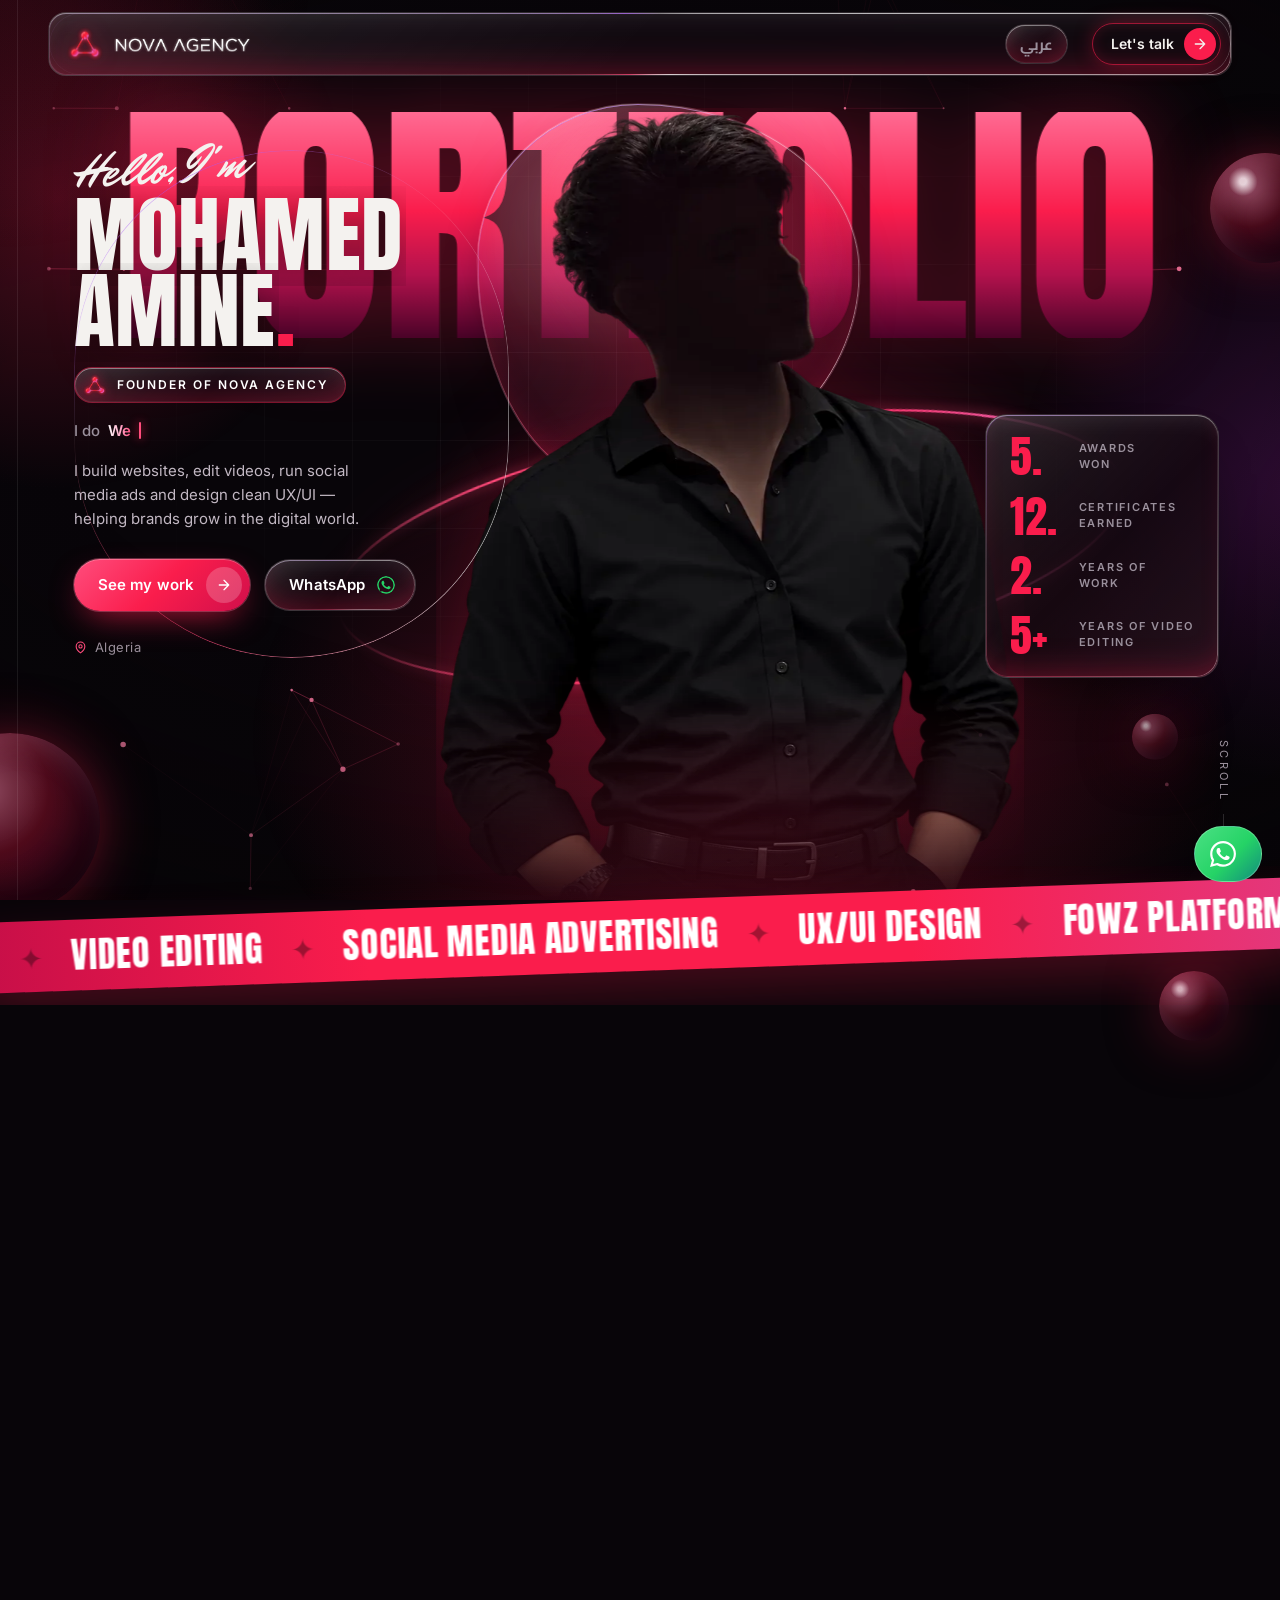
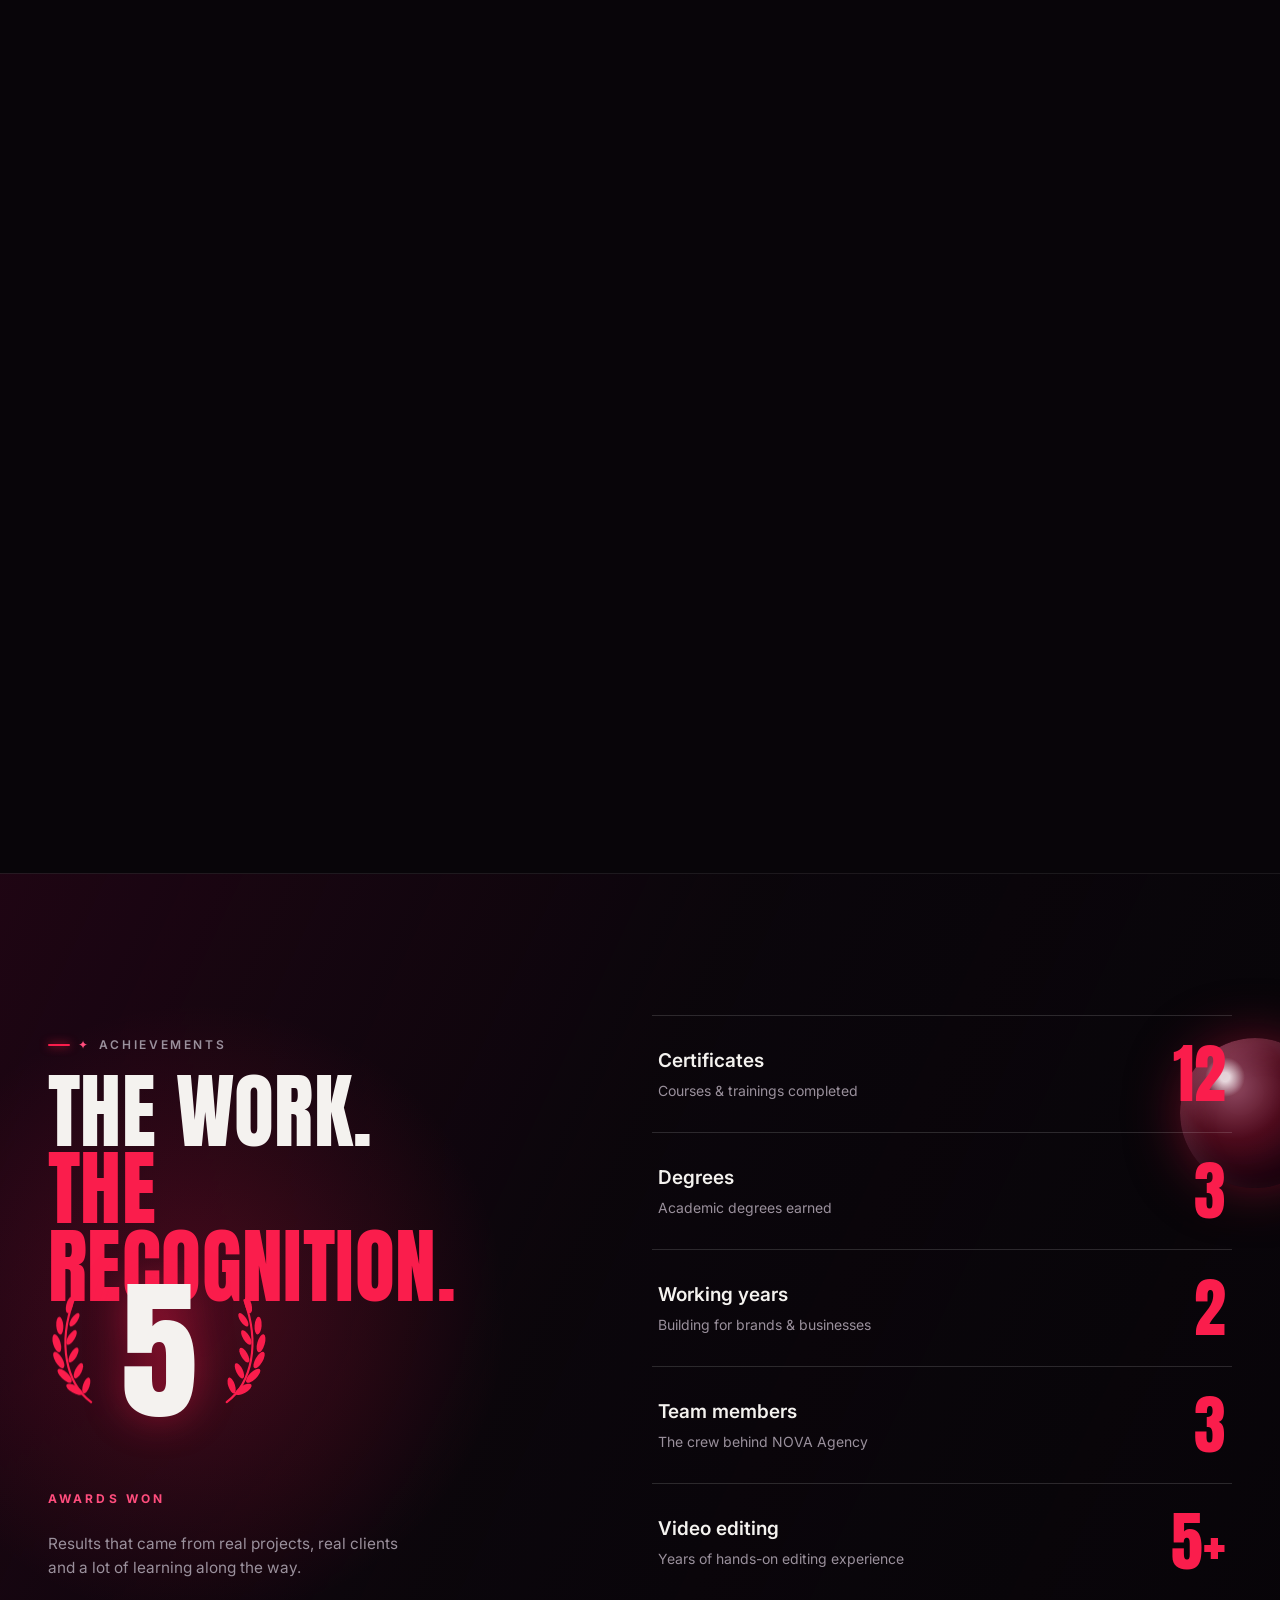
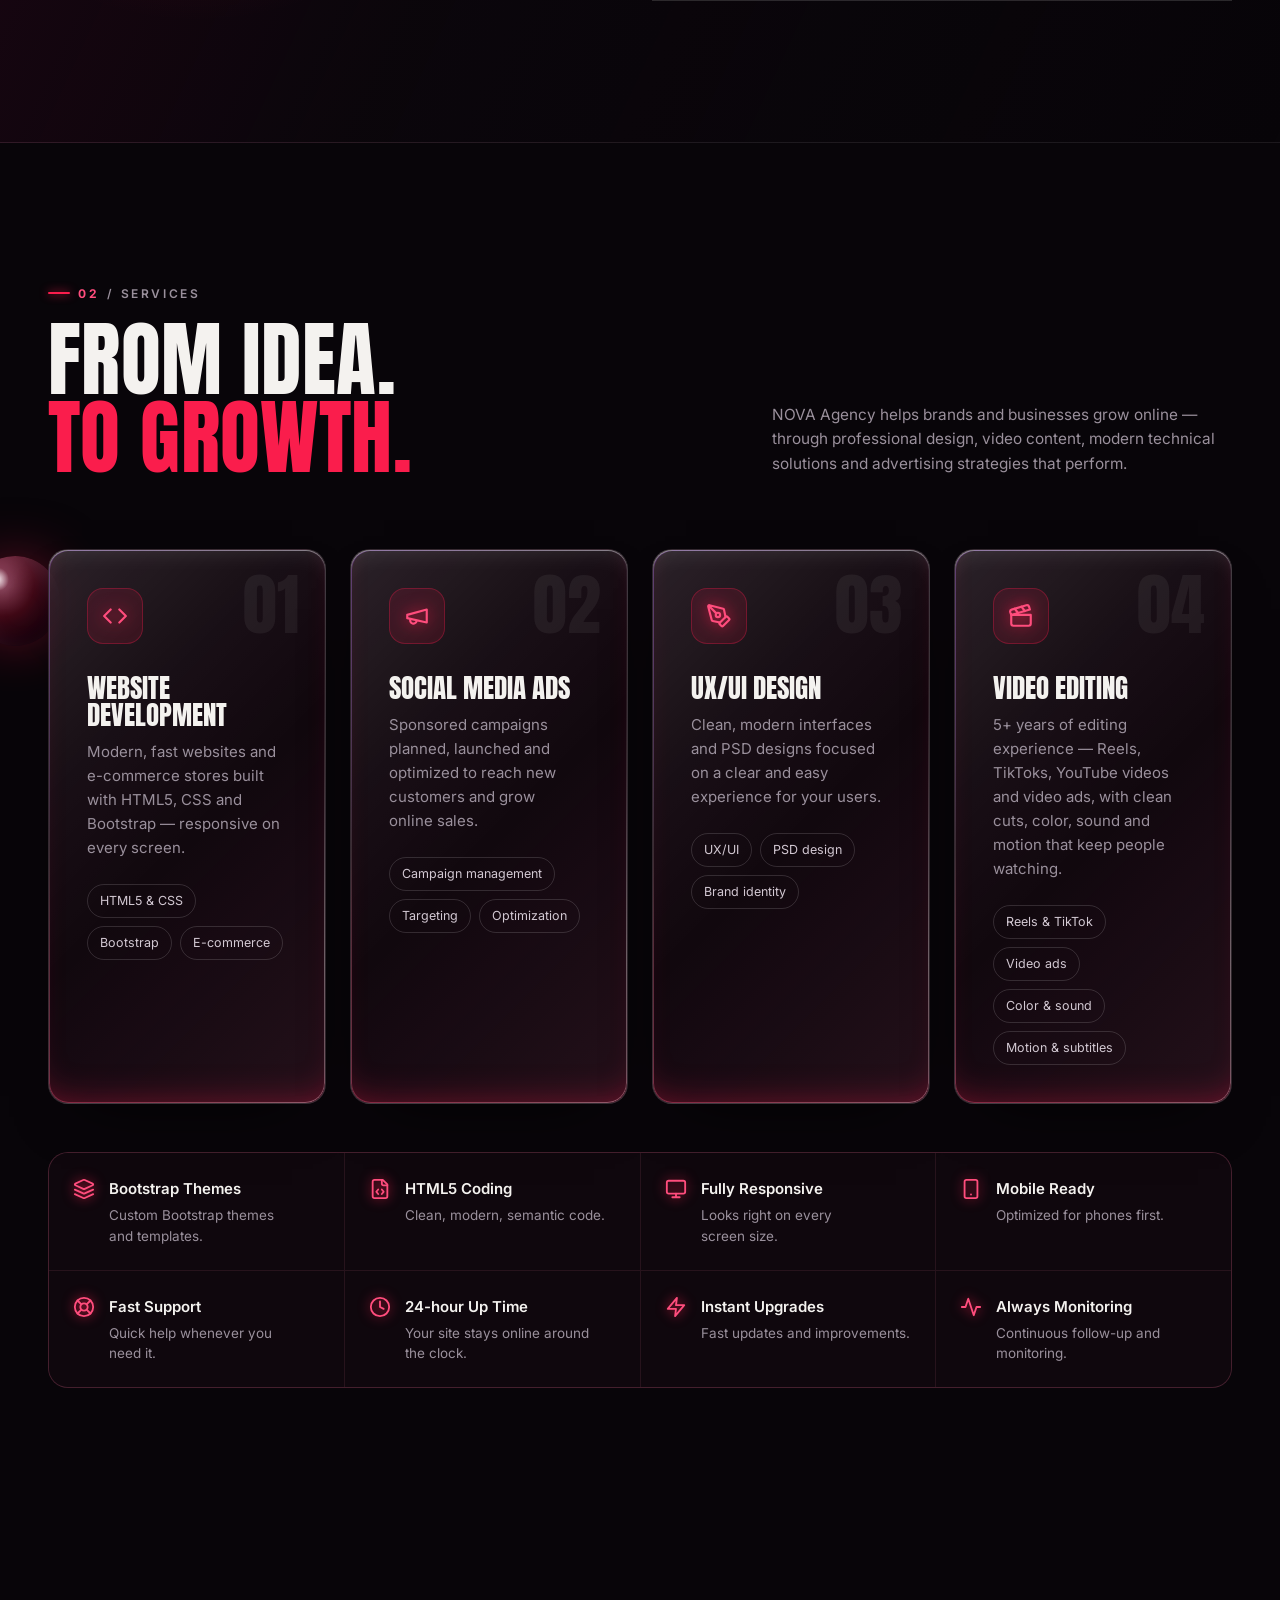
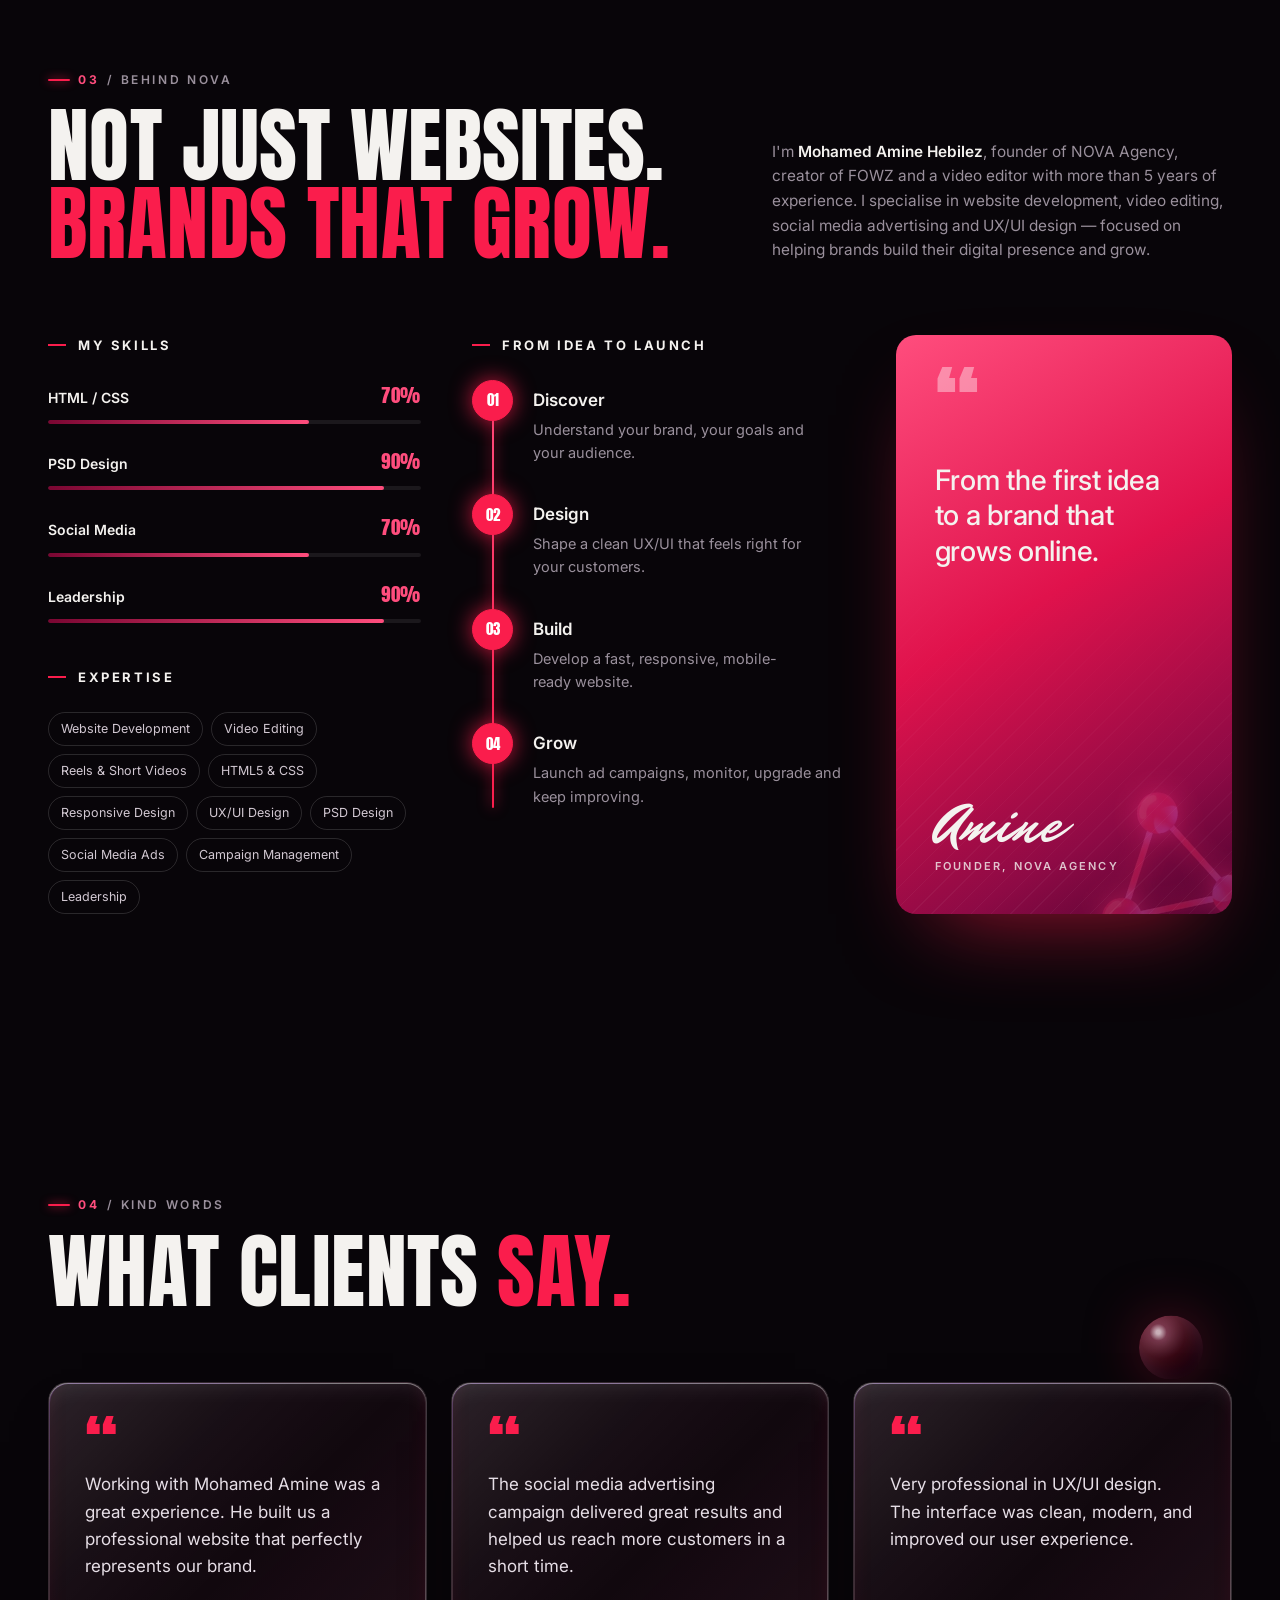
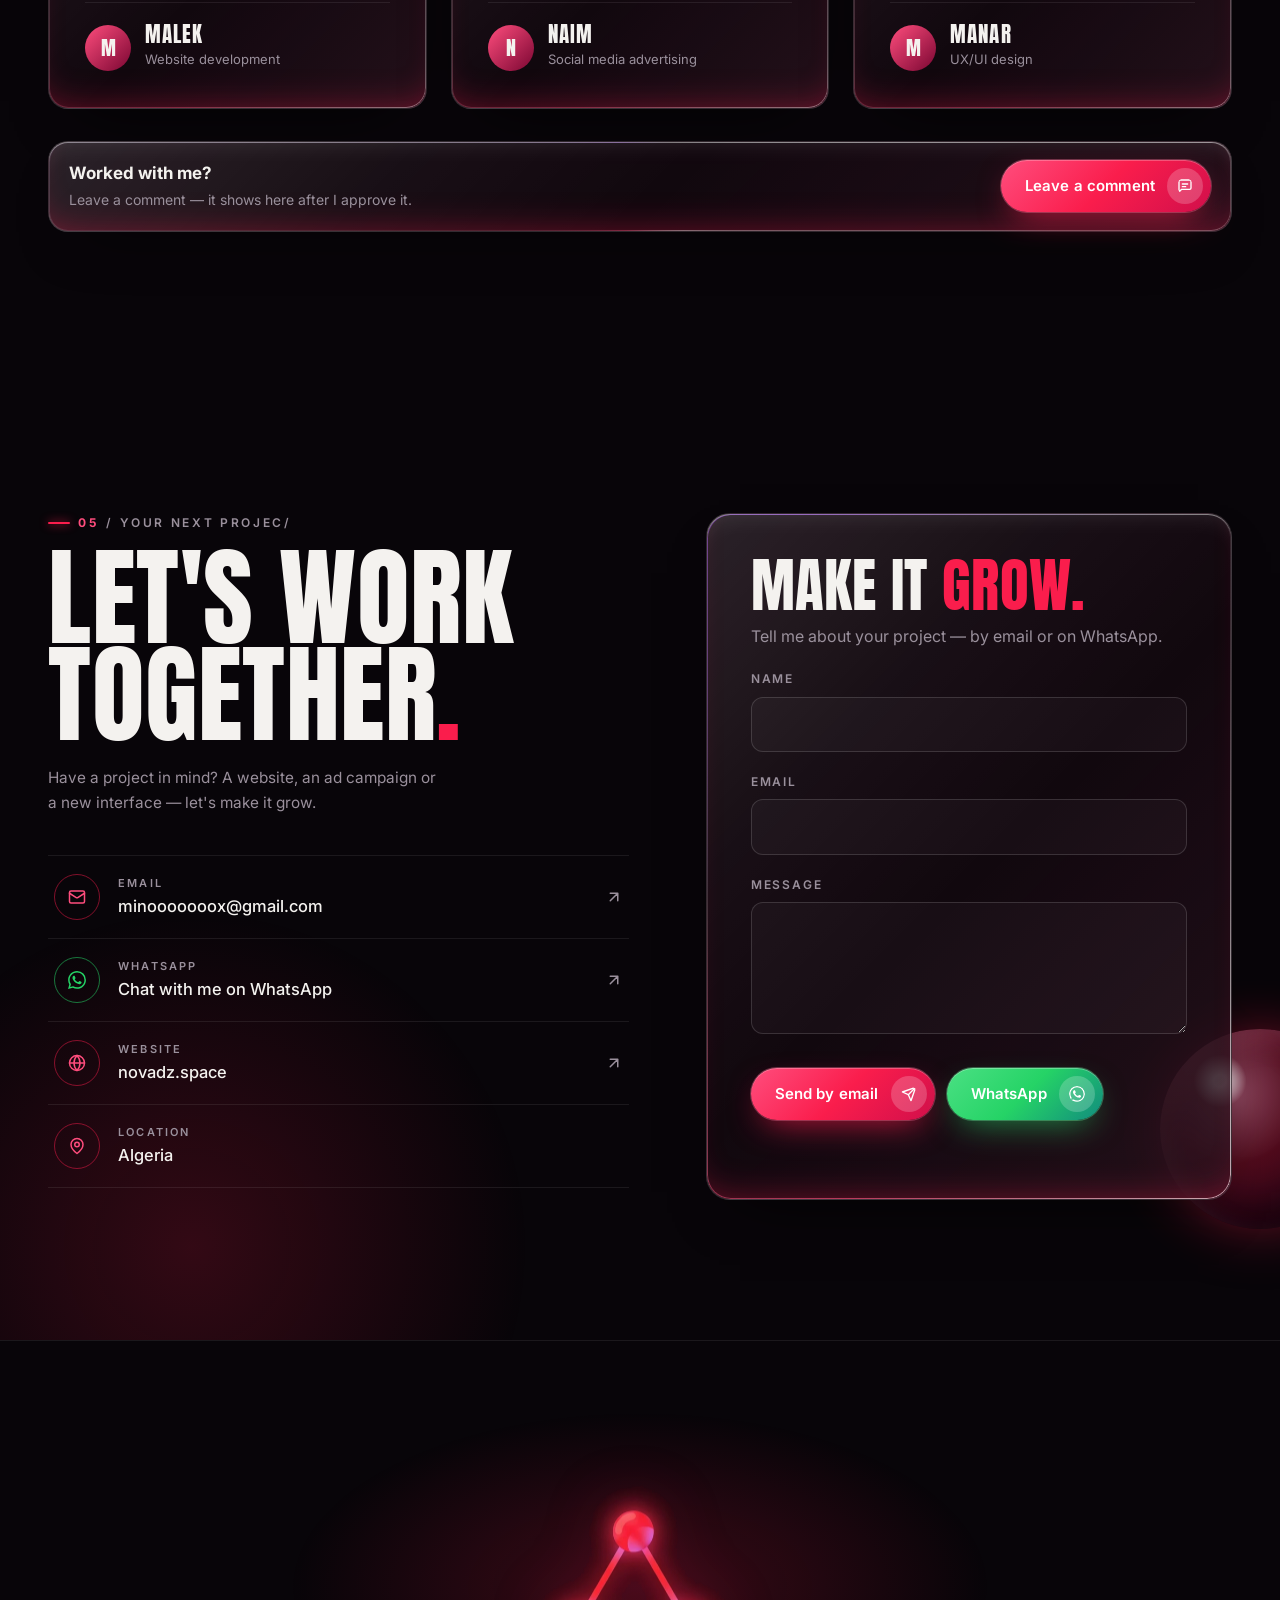
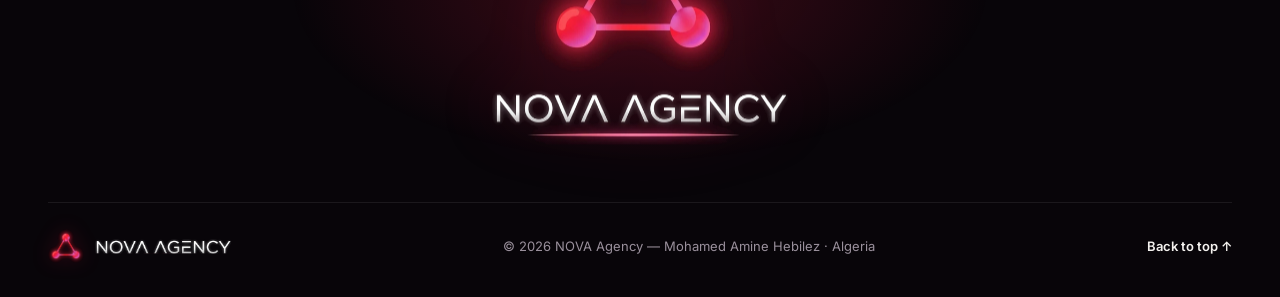
==== commit f6d10f6c: "NOVA favicon for Google results (sizes Google accepts) + favicon.ico + manifest Google shows a gener" ====
--- a/index.html
+++ b/index.html
@@ -217,8 +217,12 @@
     ]
   }
   </script>
-  <link rel="icon" type="image/png" href="assets/favicon.png">
-  <link rel="apple-touch-icon" href="assets/apple-touch-icon.png">
+  <link rel="icon" href="/favicon.ico" sizes="48x48">
+  <link rel="icon" href="/favicon.svg" type="image/svg+xml">
+  <link rel="icon" type="image/png" sizes="96x96" href="/favicon-96x96.png">
+  <link rel="icon" type="image/png" sizes="192x192" href="/assets/favicon-192x192.png">
+  <link rel="apple-touch-icon" href="/assets/apple-touch-icon.png">
+  <link rel="manifest" href="/site.webmanifest">
   <link rel="preconnect" href="https://fonts.googleapis.com">
   <link rel="preconnect" href="https://fonts.gstatic.com" crossorigin>
   <link href="https://fonts.googleapis.com/css2?family=Anton&family=Inter:wght@400;500;600;700&family=Mr+Dafoe&display=swap" rel="stylesheet">
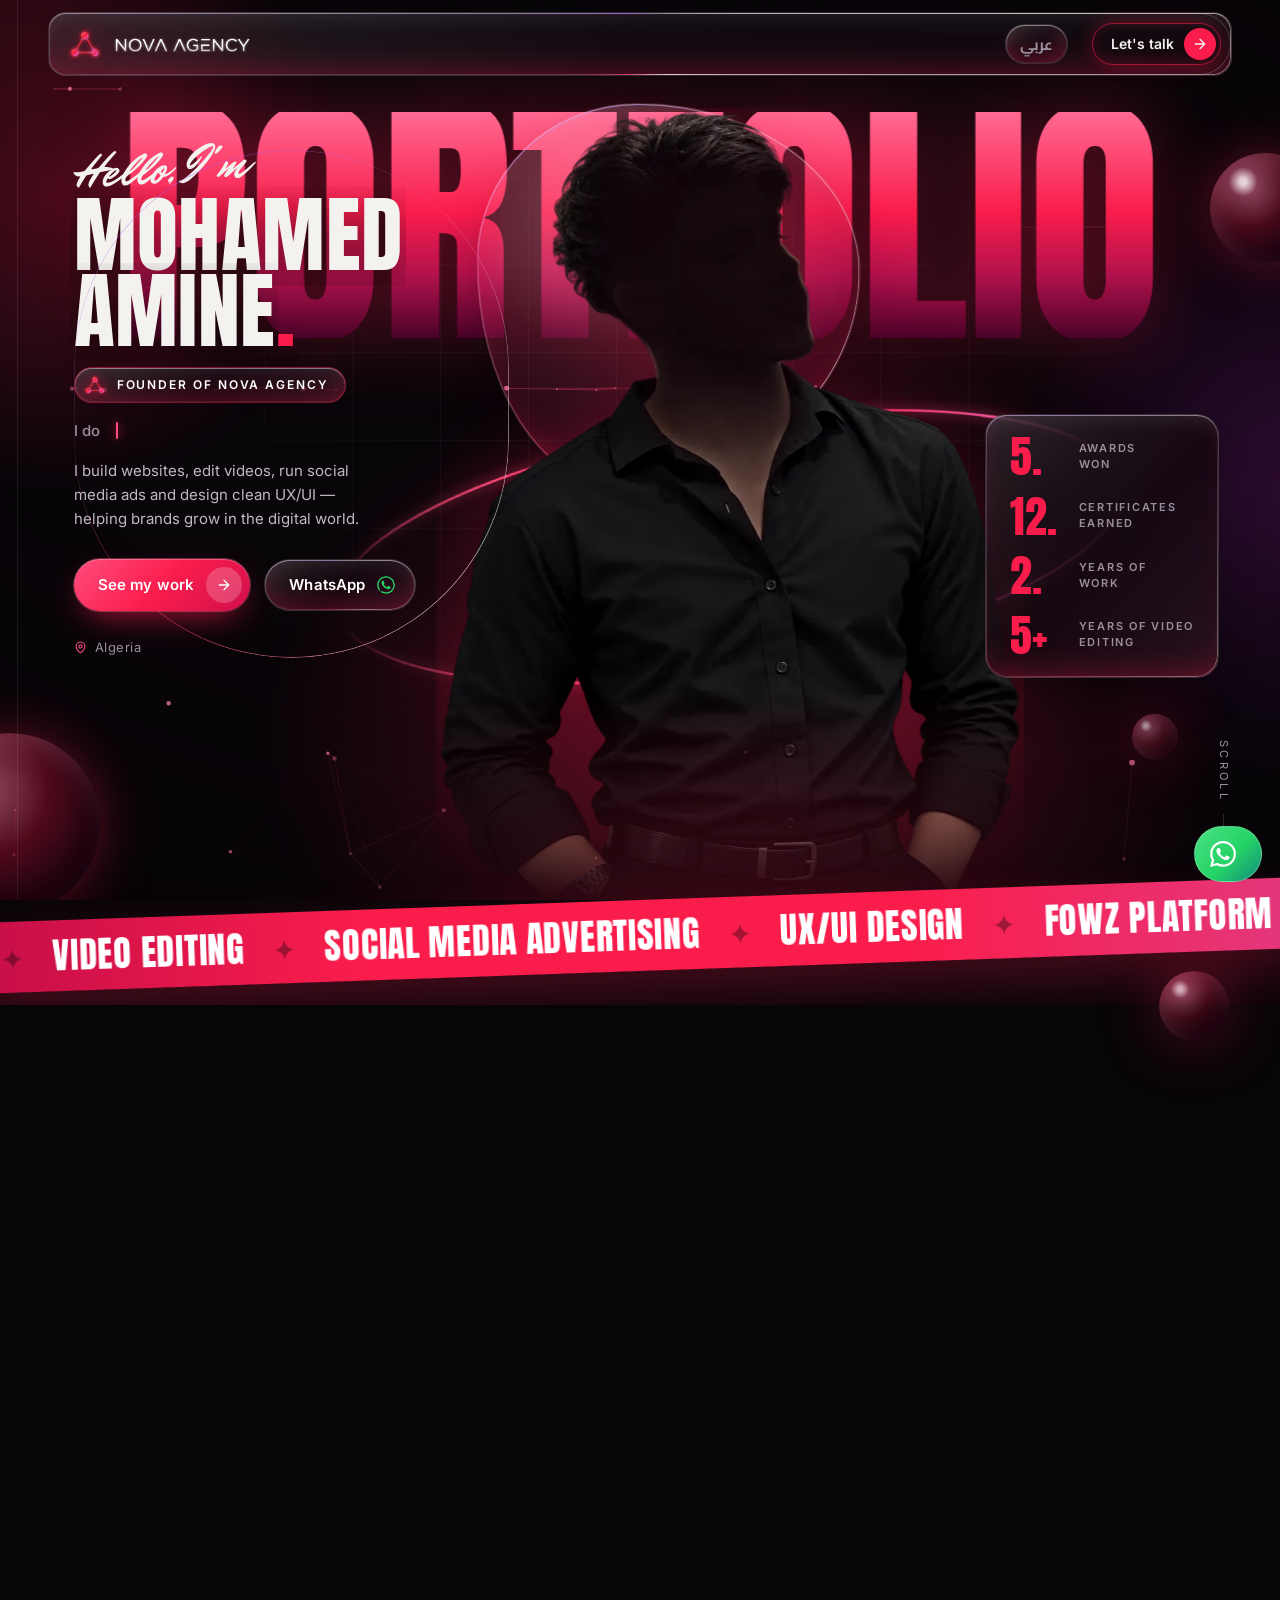
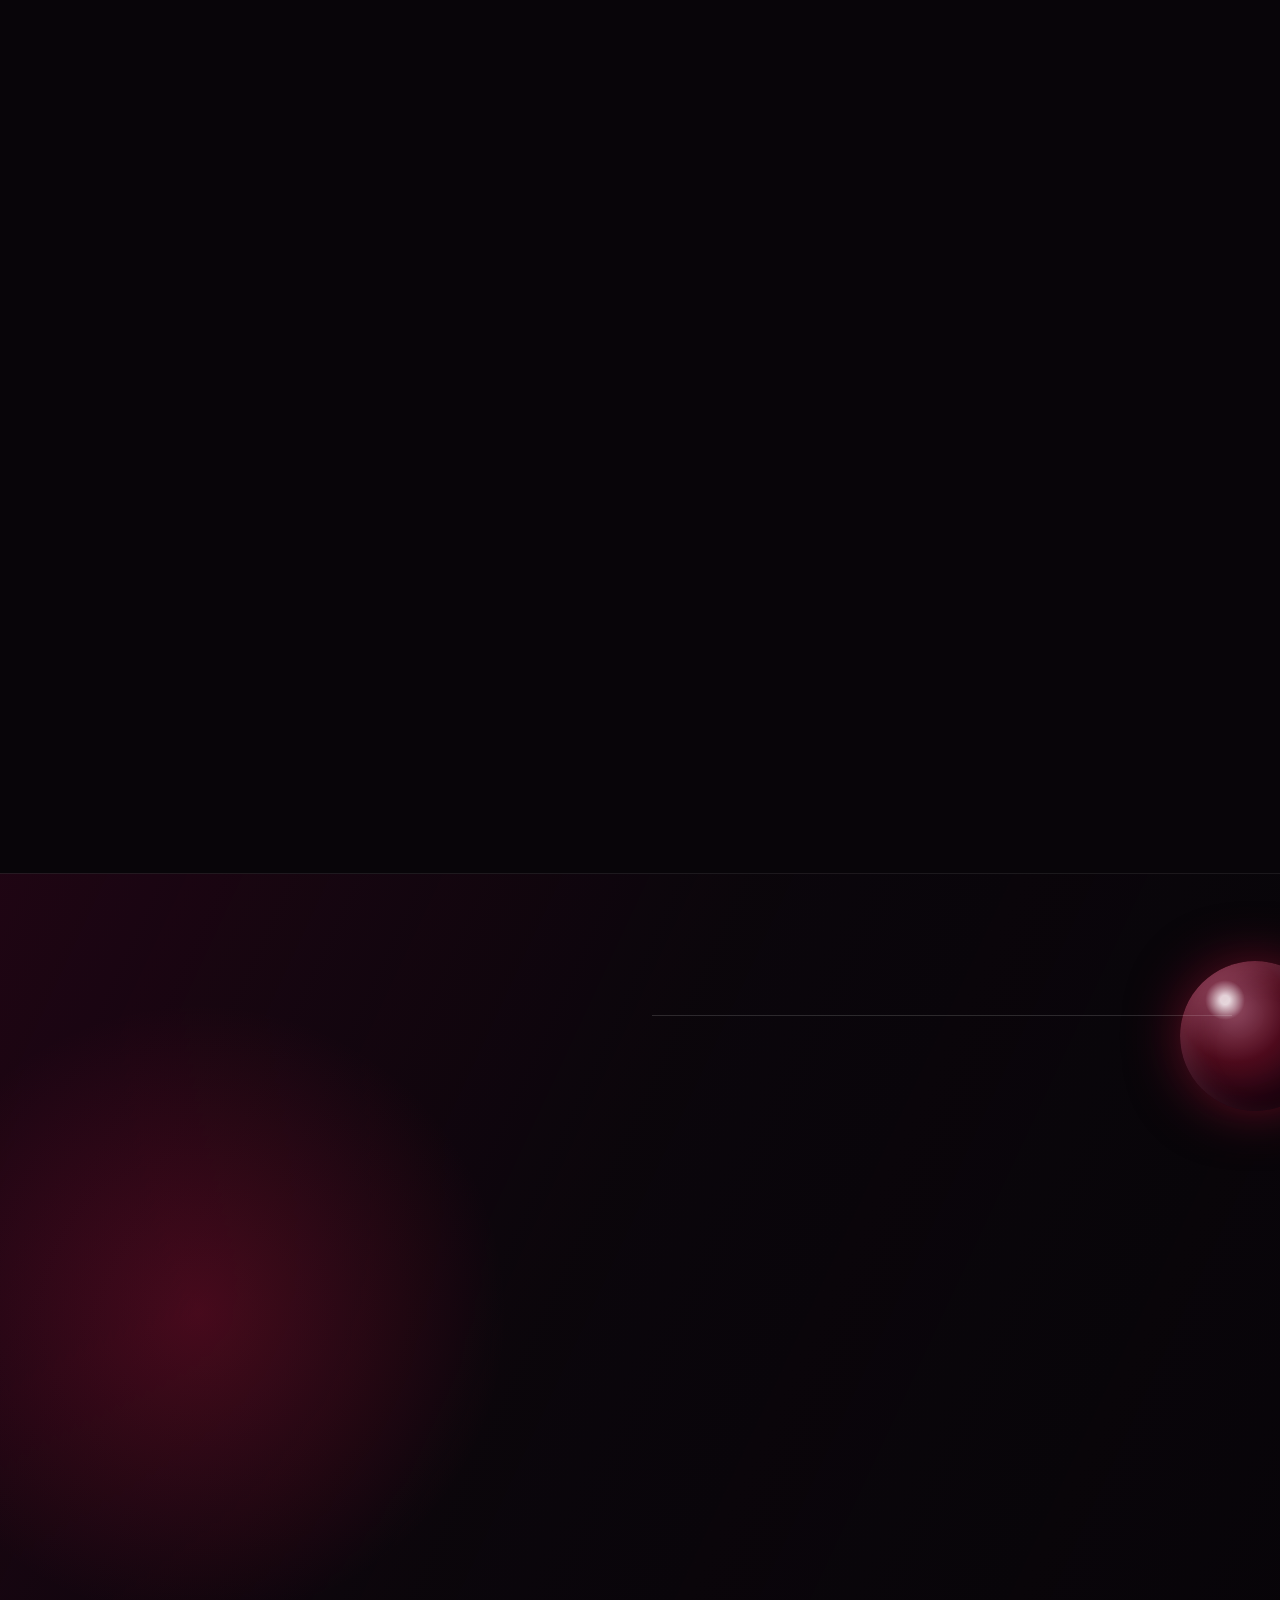
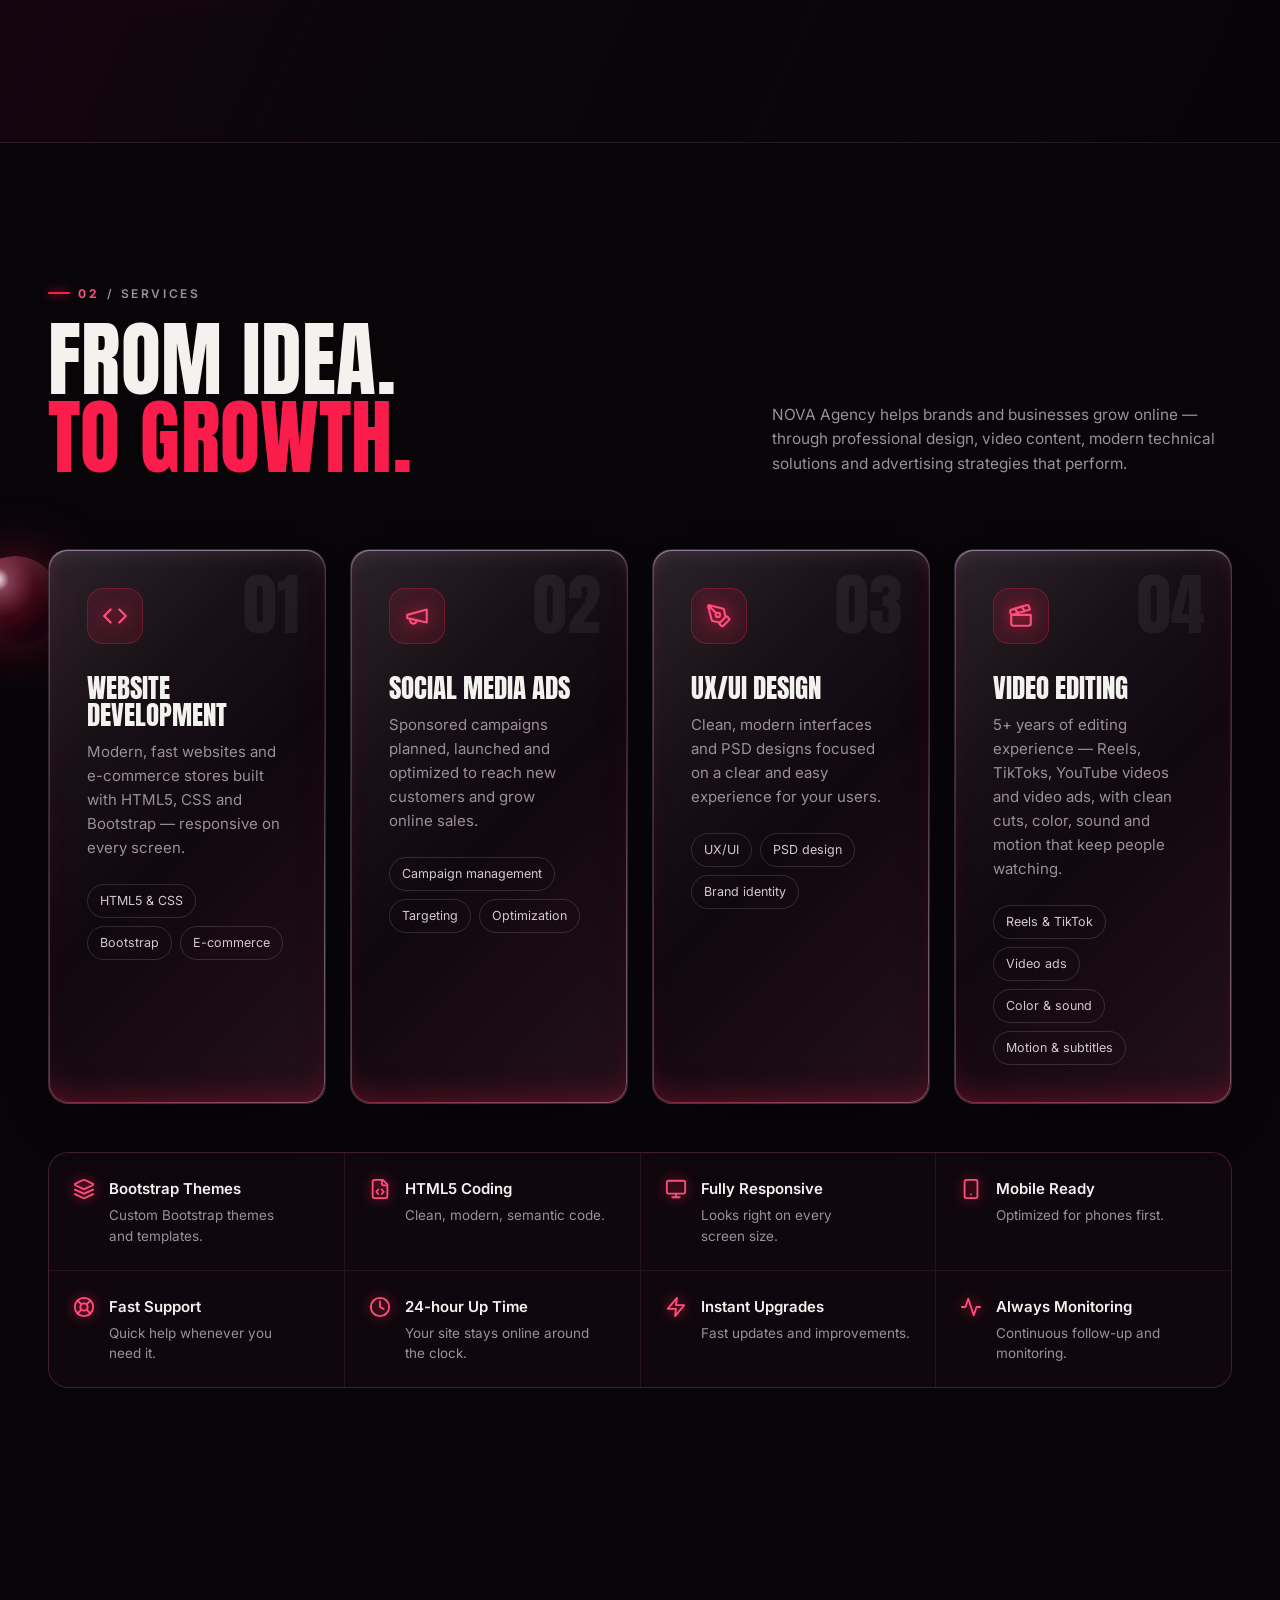
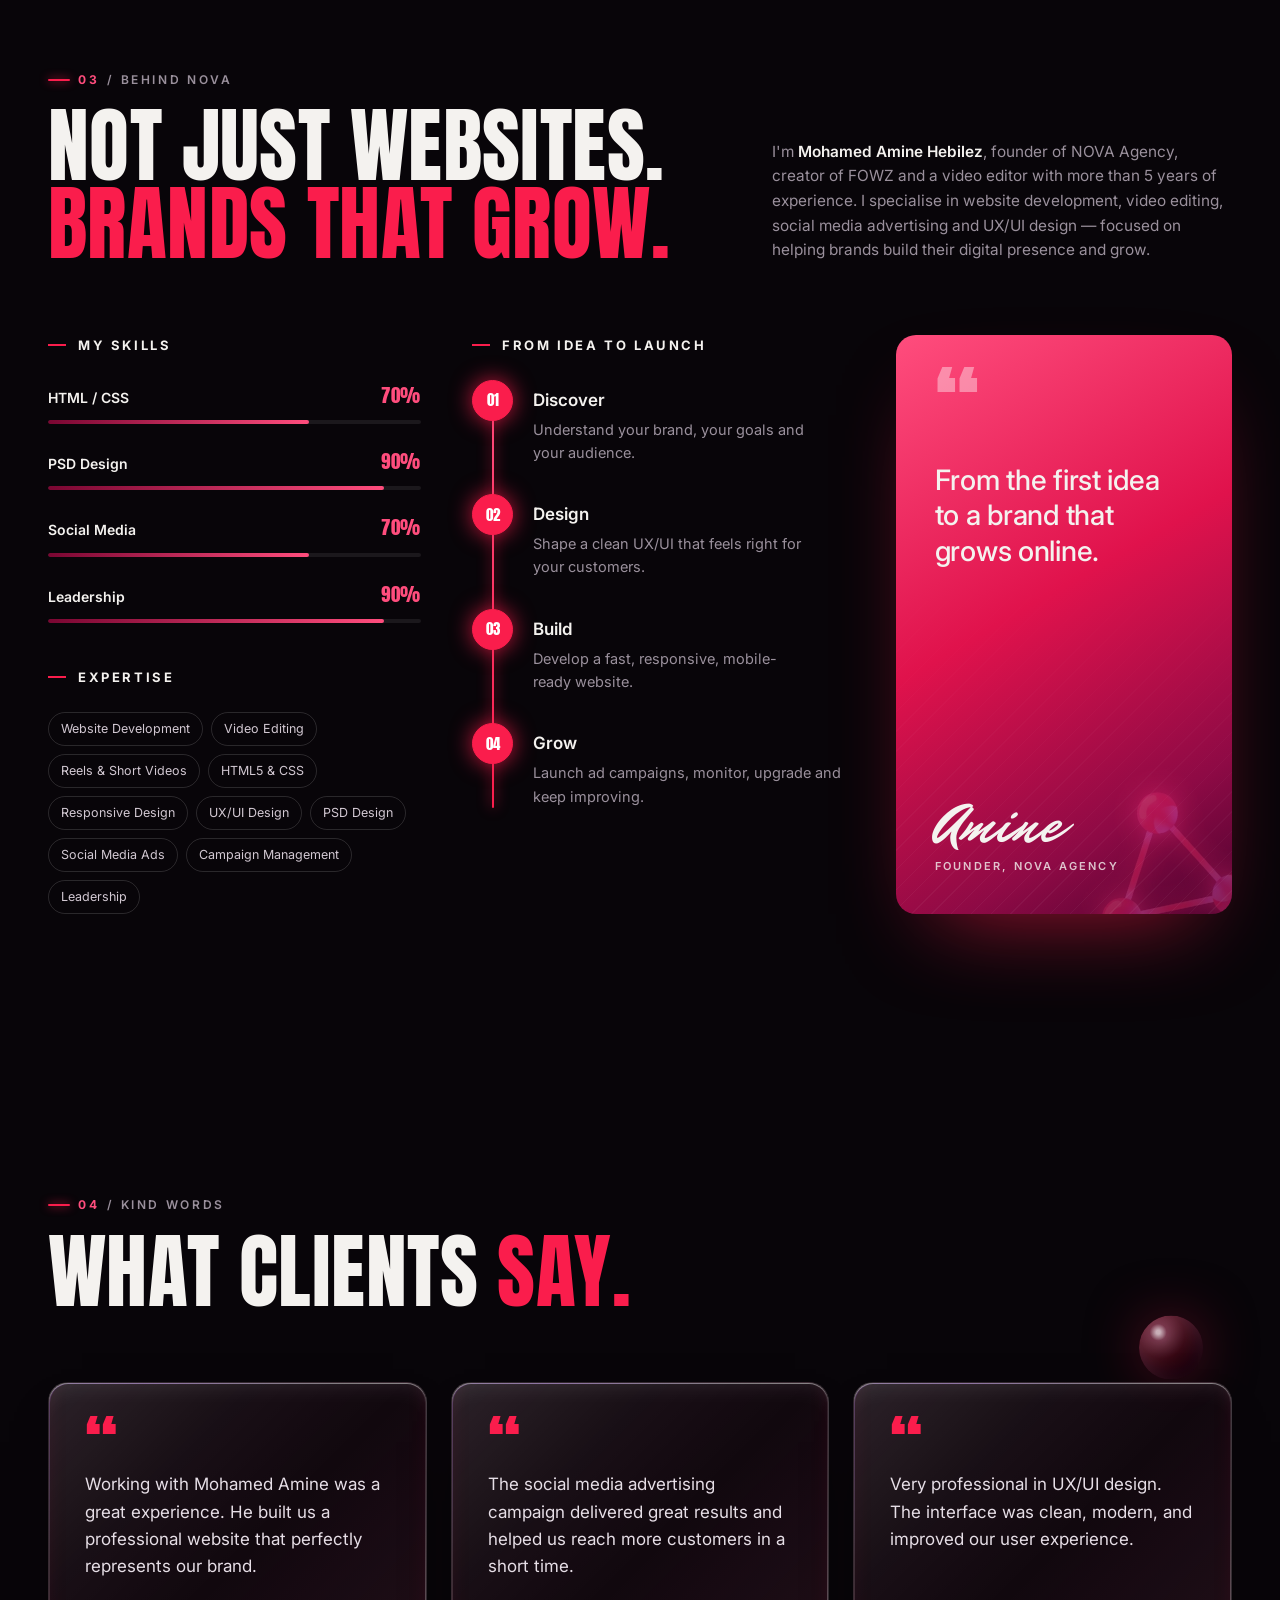
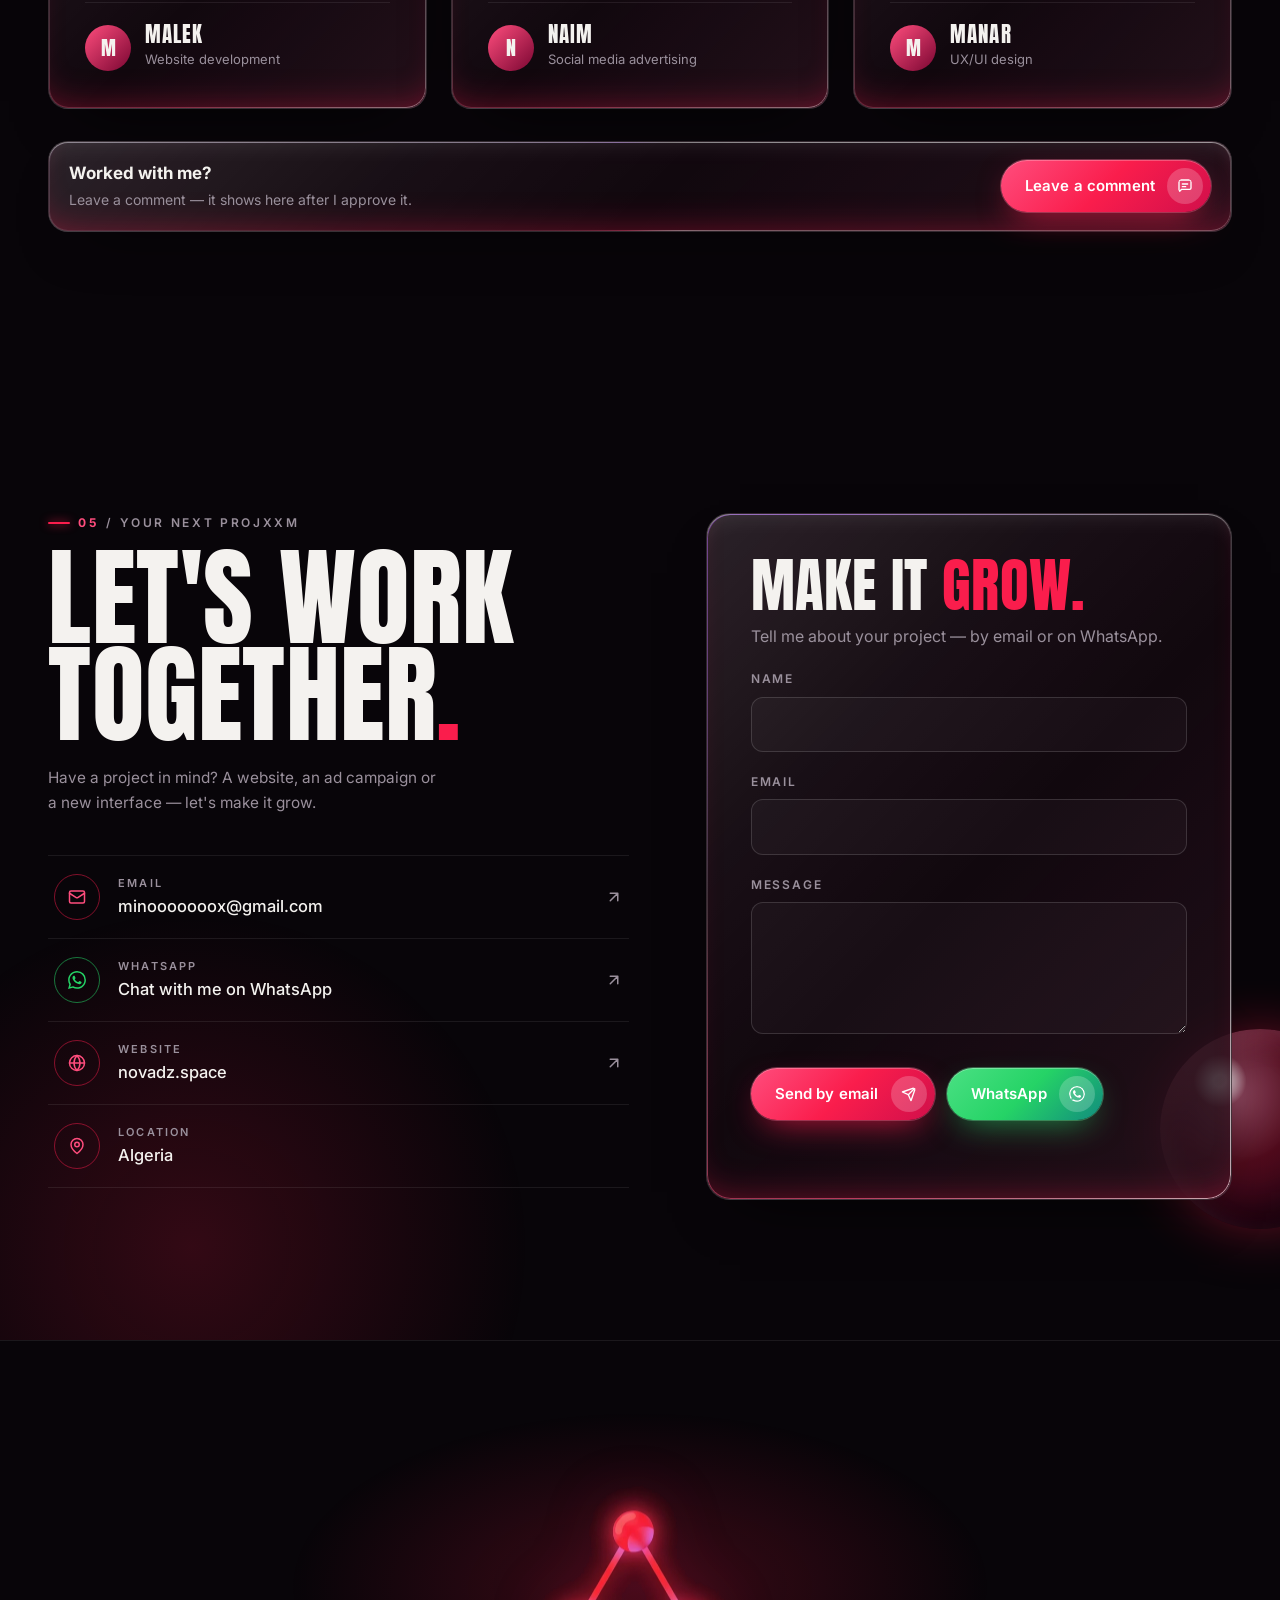
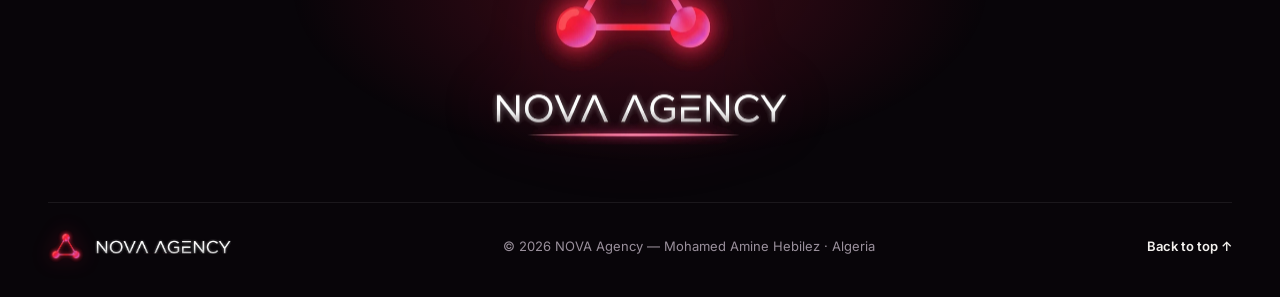
==== commit 22e7d6bf: "Entity pages for NOVA AGENCY and Mohamed Amine Hebilez (EN + AR), llms.txt, IndexNow - /about and /a" ====
--- a/index.html
+++ b/index.html
@@ -43,7 +43,8 @@
         "name": "NOVA AGENCY",
         "alternateName": [
           "NOVA Agency",
-          "وكالة NOVA"
+          "وكالة NOVA",
+          "novadz"
         ],
         "url": "https://novadz.space/",
         "logo": {
@@ -113,6 +114,9 @@
               }
             }
           ]
+        },
+        "subjectOf": {
+          "@id": "https://novadz.space/about#webpage"
         }
       },
       {
@@ -156,19 +160,26 @@
         "@type": "Person",
         "@id": "https://novadz.space/#founder",
         "name": "Mohamed Amine Hebilez",
-        "alternateName": "Mohammed Amine",
+        "alternateName": [
+          "Hebilez Mohamed Amine",
+          "Mohammed Amine Hebilez",
+          "Mohammed Amine",
+          "محمد أمين حبيلز",
+          "حبيلز محمد أمين"
+        ],
         "jobTitle": "Founder",
         "worksFor": {
           "@id": "https://novadz.space/#organization"
         },
-        "url": "https://novadz.space/",
+        "url": "https://novadz.space/mohamed-amine-hebilez",
         "image": "https://novadz.space/assets/amine.webp",
         "knowsAbout": [
           "Web Development",
           "UI/UX Design",
           "Video Editing",
           "Social Media Advertising"
-        ]
+        ],
+        "mainEntityOfPage": "https://novadz.space/mohamed-amine-hebilez"
       },
       {
         "@type": "Service",
@@ -668,7 +679,7 @@
     <div class="footer-brand"><img decoding="async" src="assets/nova-logo.webp" alt="NOVA Agency logo" width="560" height="487" loading="lazy" data-speed="-.08"></div>
     <div class="wrap footer-bar">
       <a href="#home" class="logo" aria-label="NOVA Agency"><img decoding="async" class="logo-mark" src="assets/nova-mark.webp" alt="" width="300" height="283"><img decoding="async" class="logo-word" src="assets/nova-wordmark.webp" alt="" width="440" height="48"></a>
-      <p>© <span id="year">2026</span> NOVA Agency — Mohamed Amine Hebilez · Algeria</p>
+      <p>© <span id="year">2026</span> <a href="/about" style="color:inherit">NOVA Agency</a> — <a href="/mohamed-amine-hebilez" style="color:inherit">Mohamed Amine Hebilez</a> · Algeria</p>
       <a href="#home" class="to-top">Back to top ↑</a>
     </div>
   </footer>
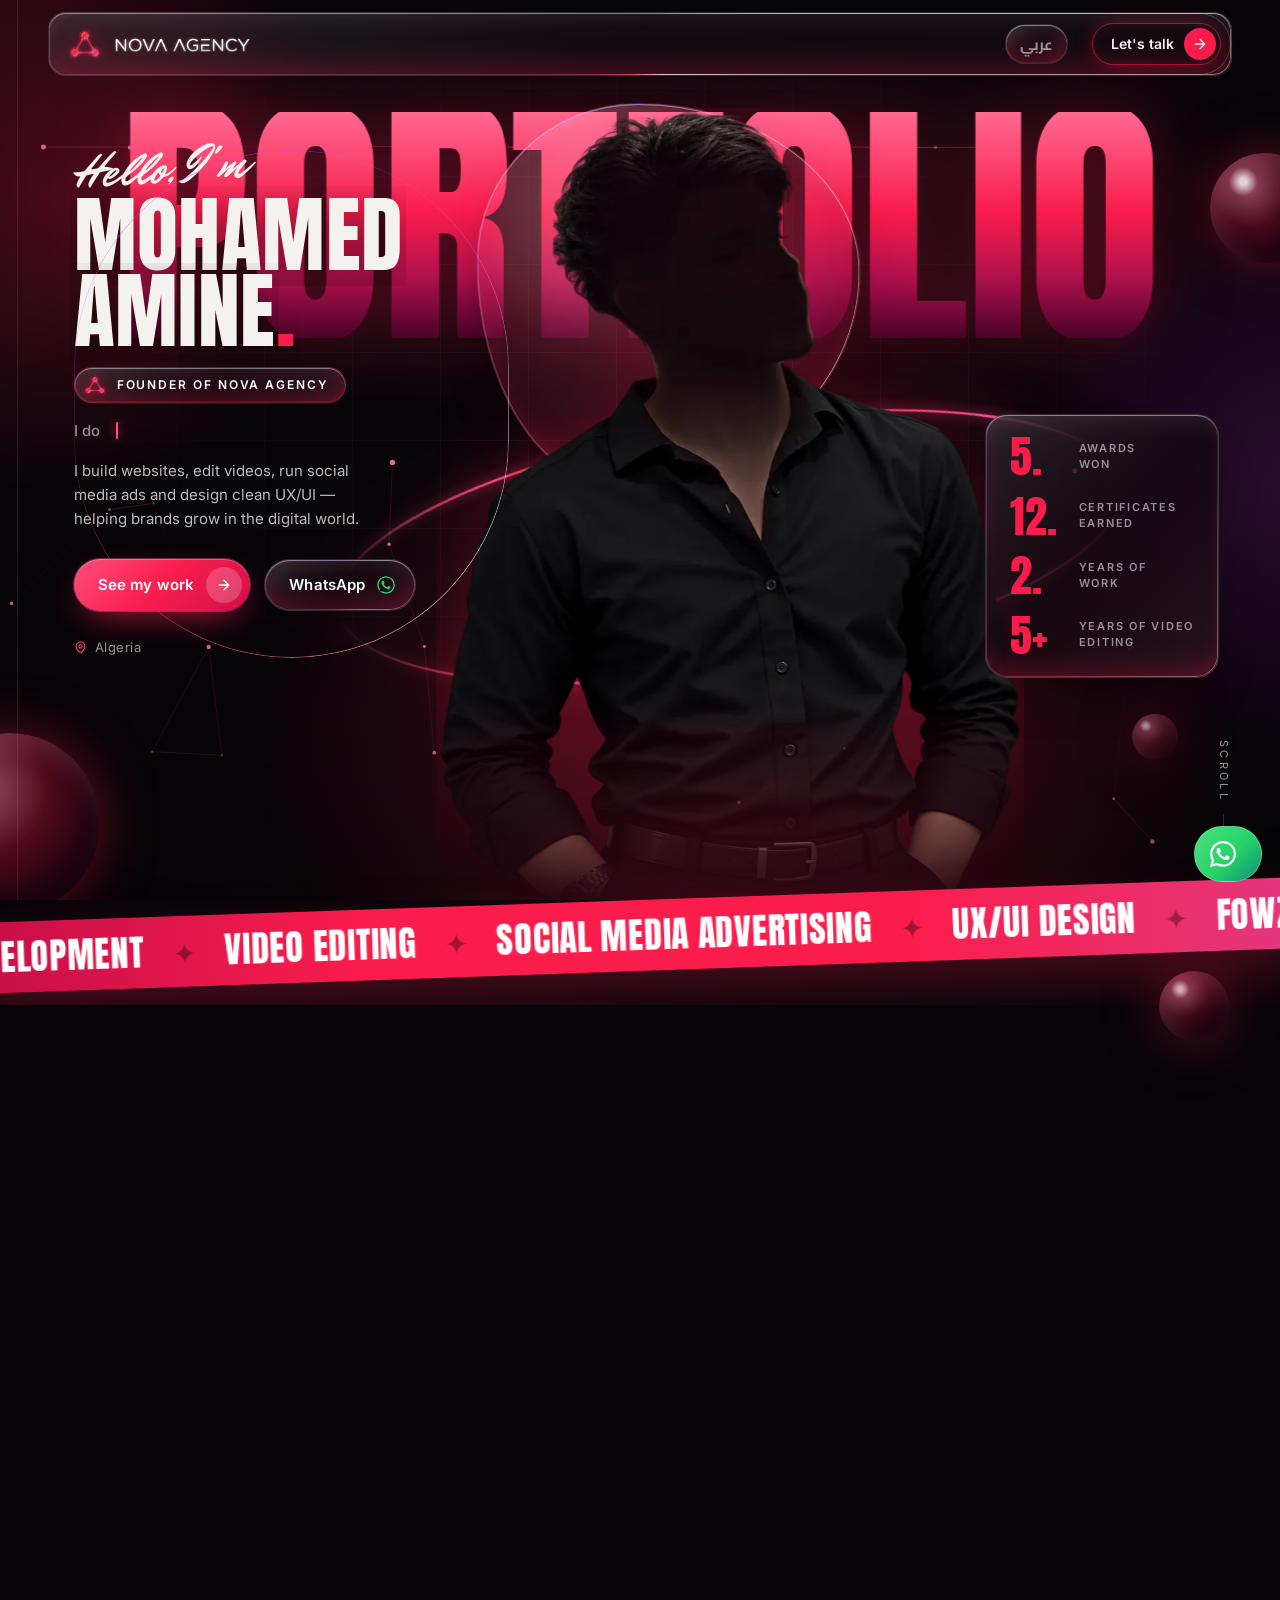
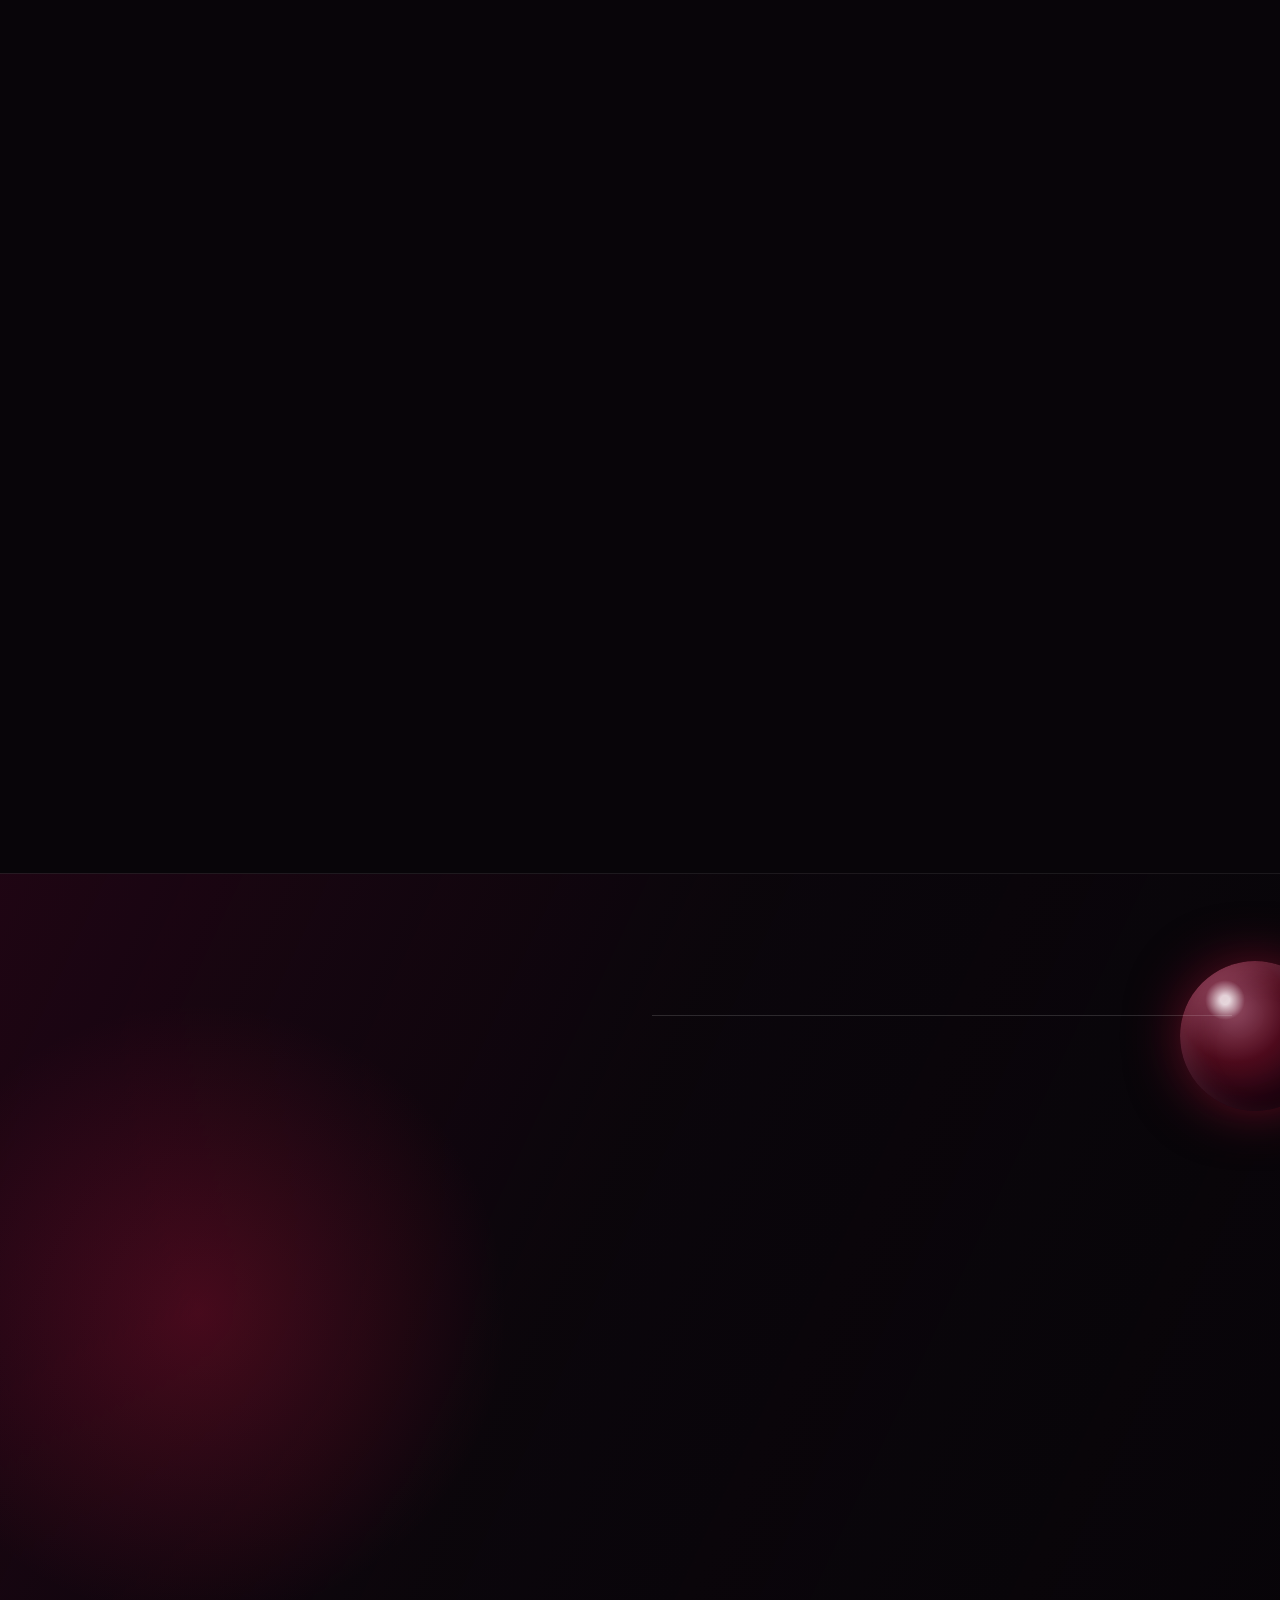
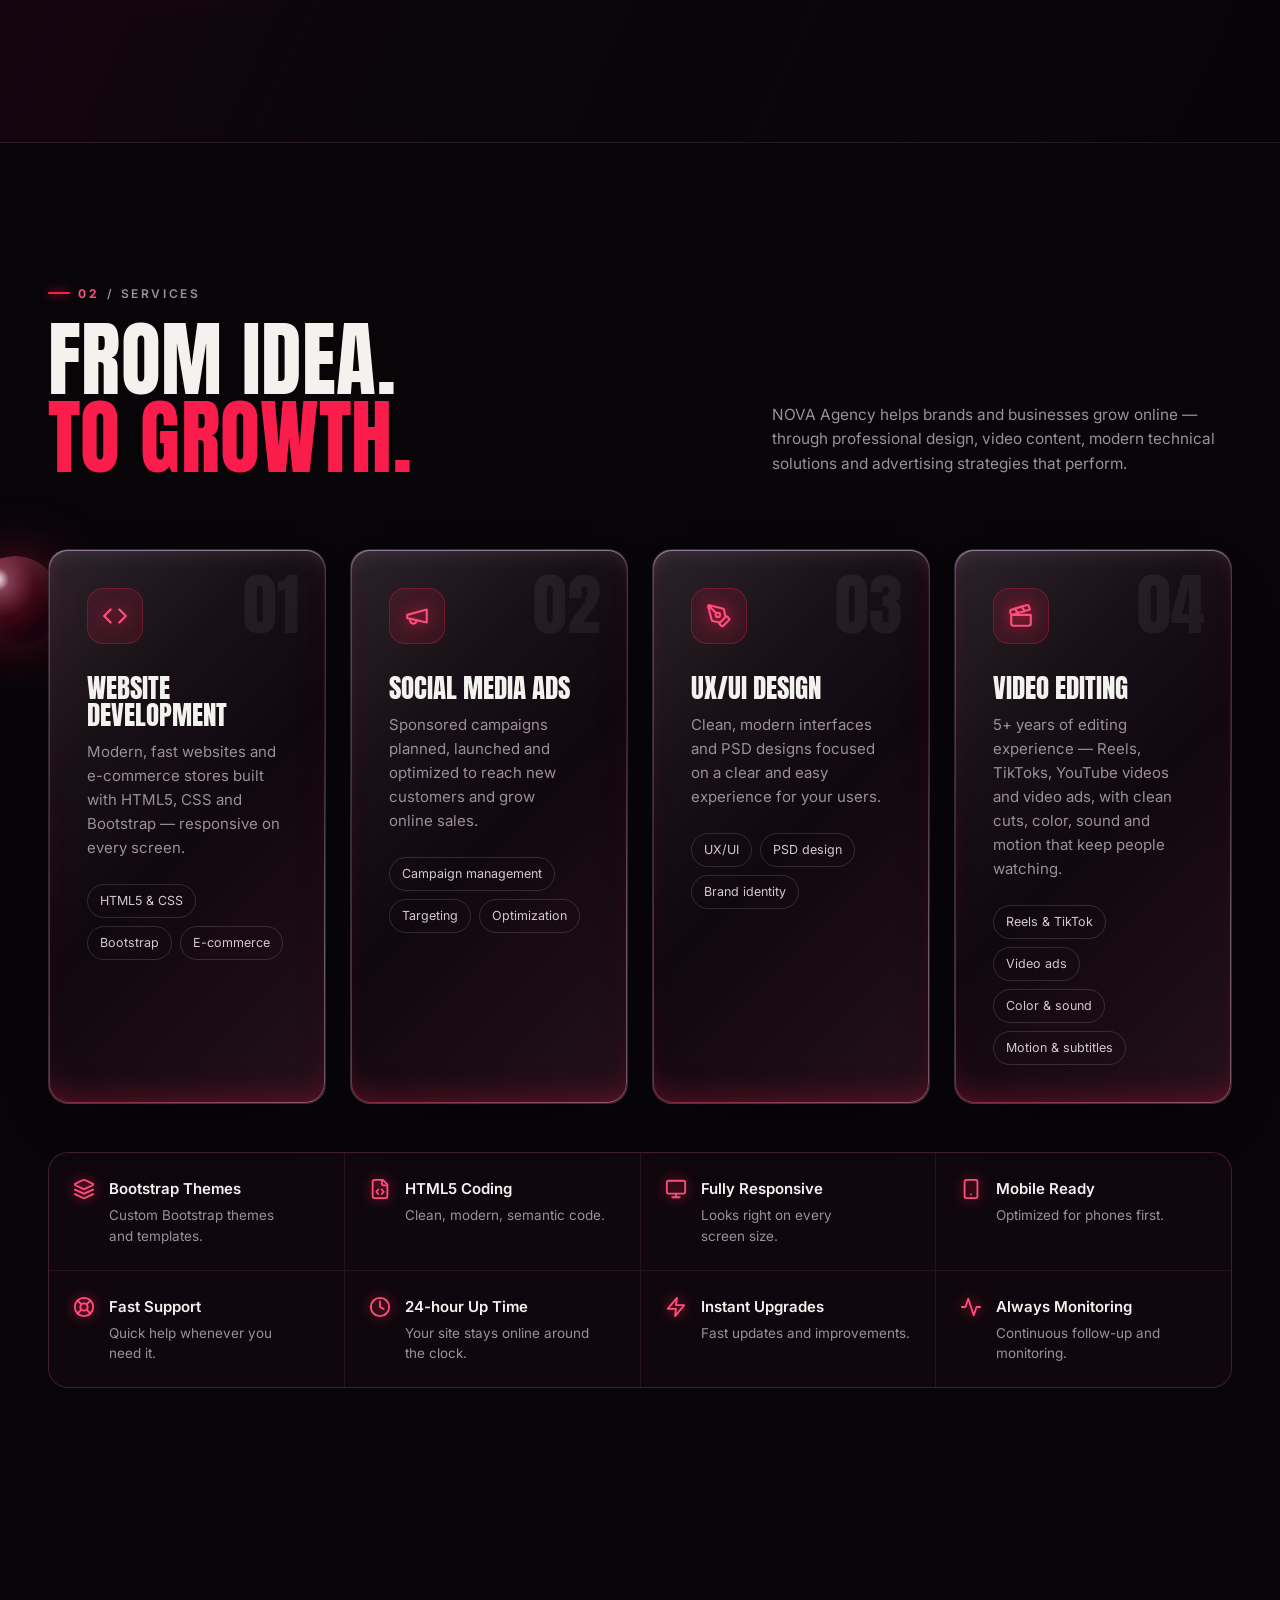
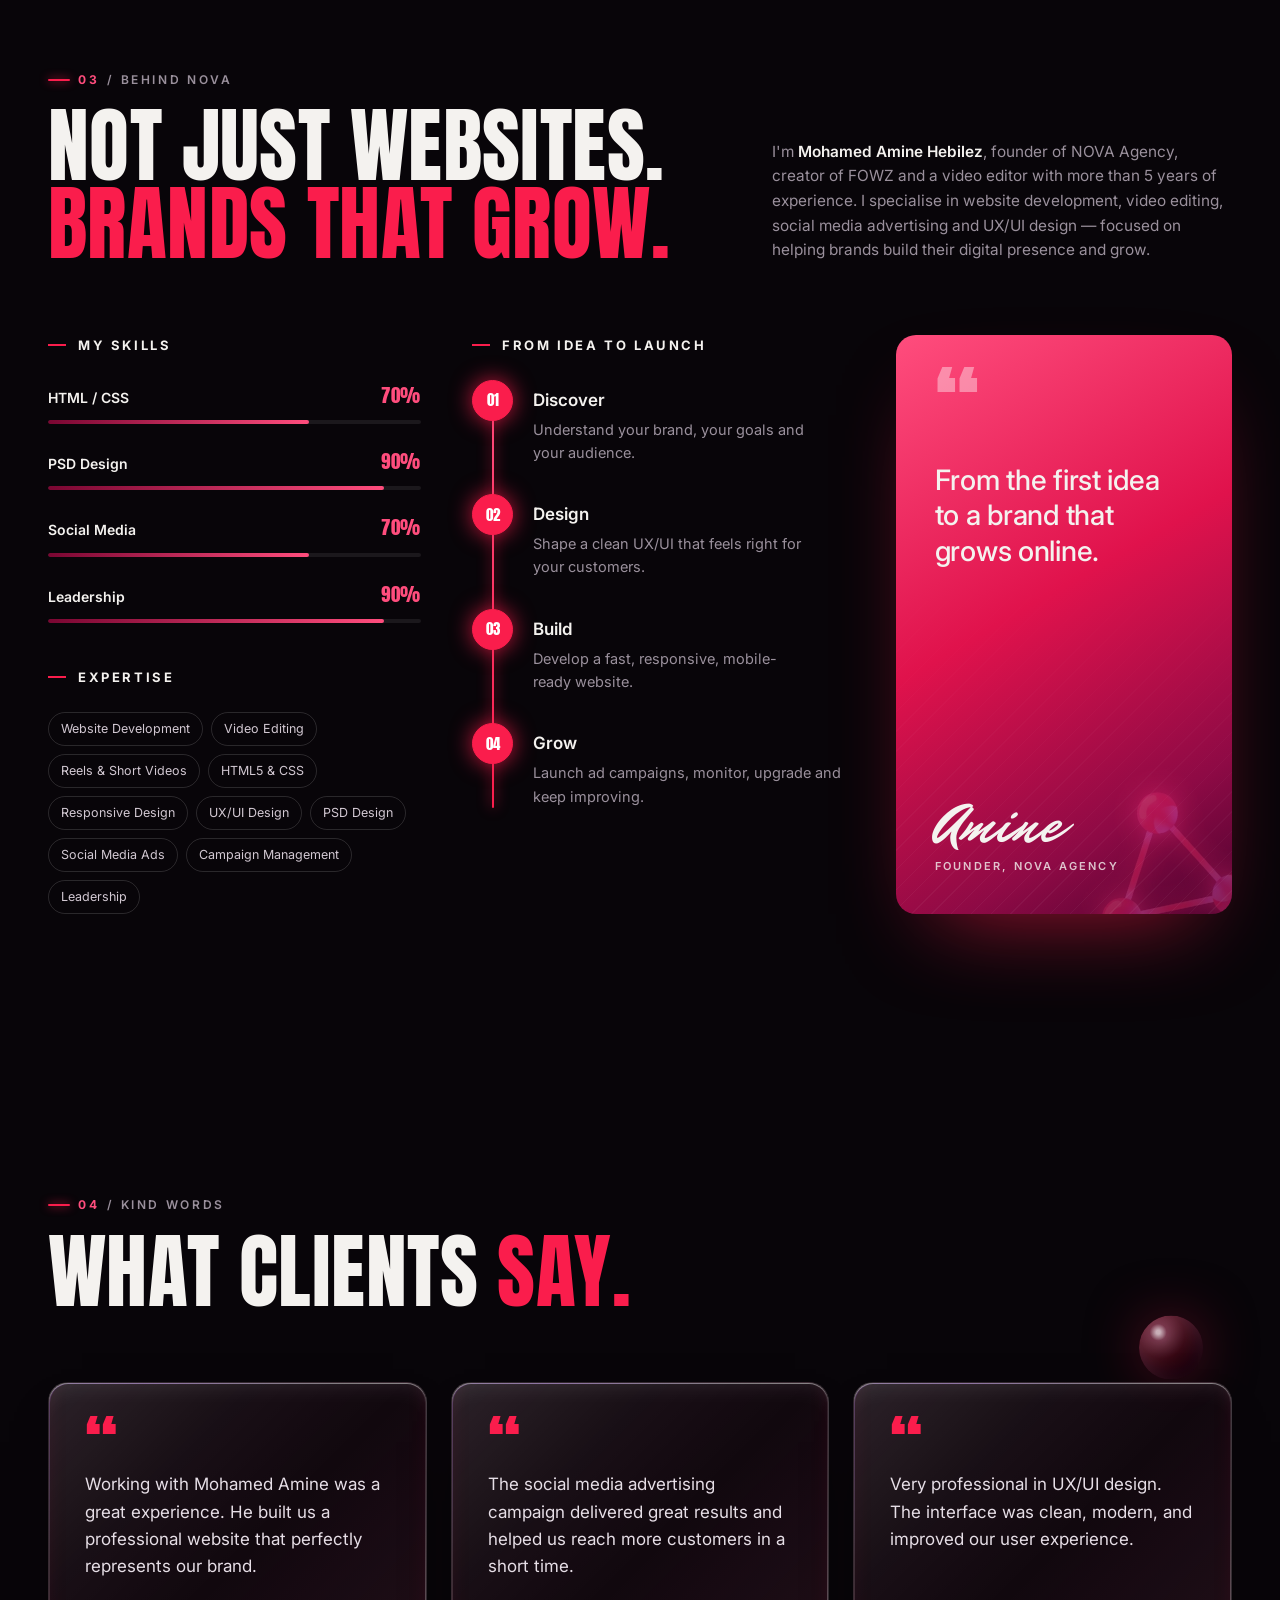
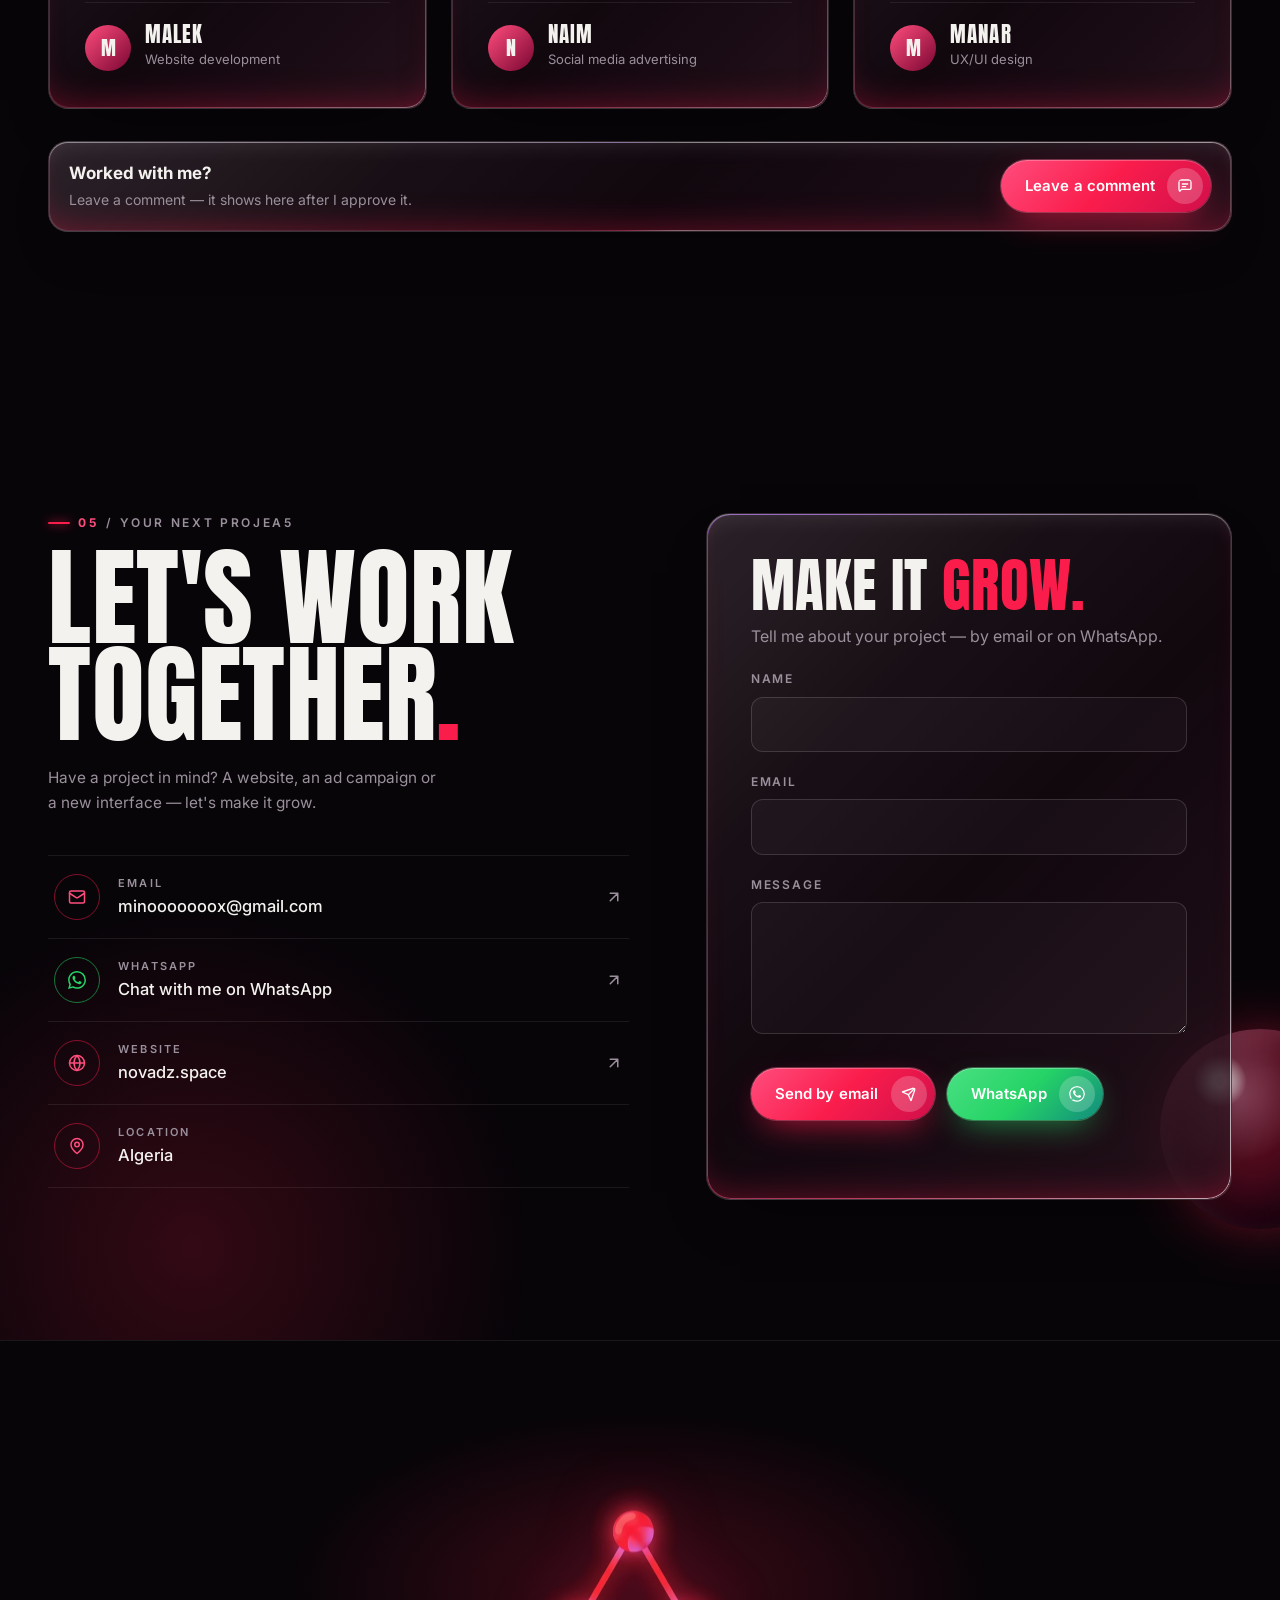
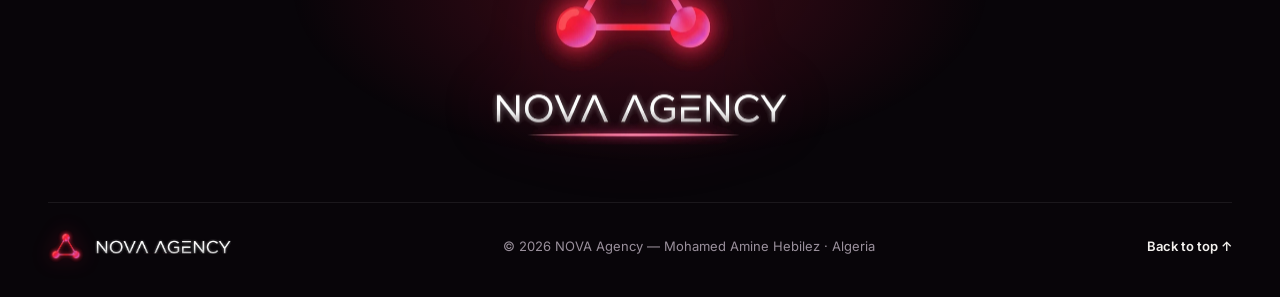
==== commit 9a52252f: "Change the WhatsApp number used by every WhatsApp button Co-Authored-By: Claude Opus 5.5 <noreply@an" ====
--- a/index.html
+++ b/index.html
@@ -764,6 +764,6 @@
 
   <script src="https://cdn.jsdelivr.net/npm/lenis@1.1.13/dist/lenis.min.js" defer></script>
   <script src="fx.js?v=12" defer></script>
-  <script src="script.js?v=12" defer></script>
+  <script src="script.js?v=13" defer></script>
 </body>
 </html>
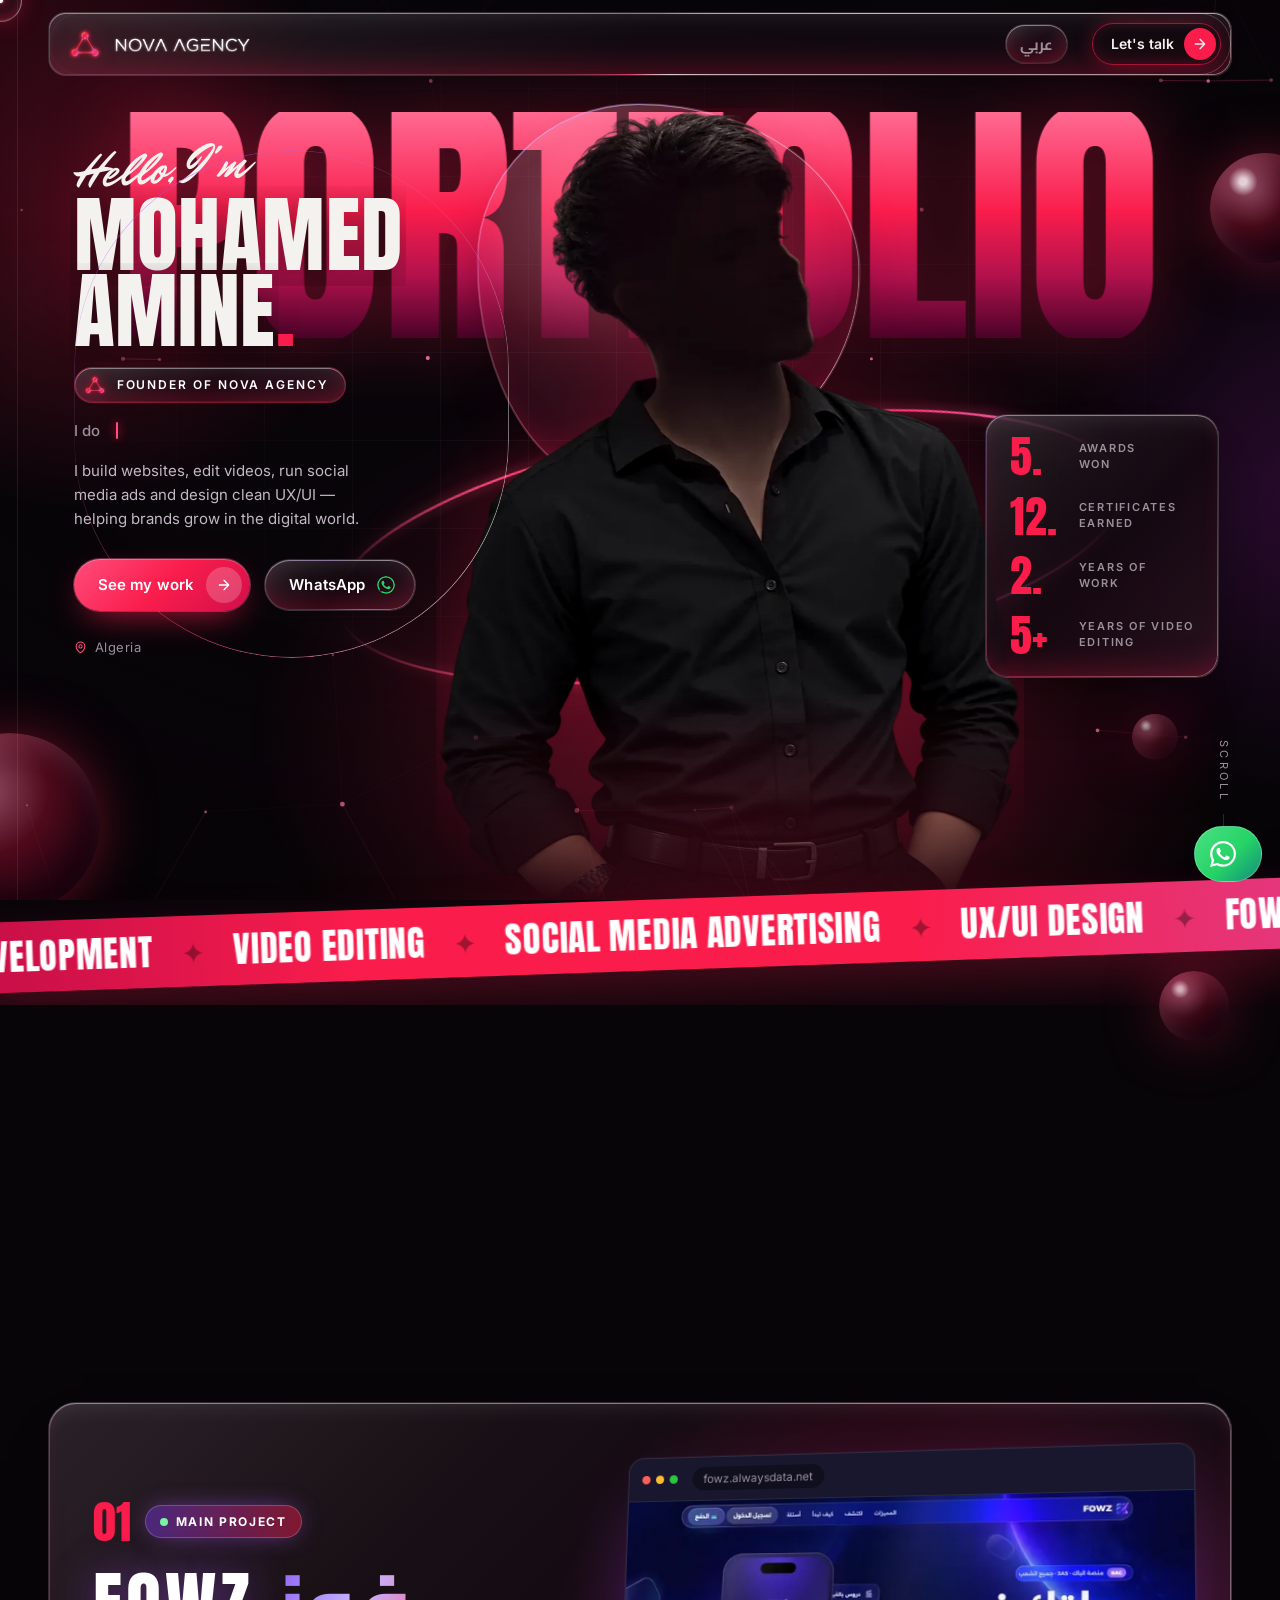
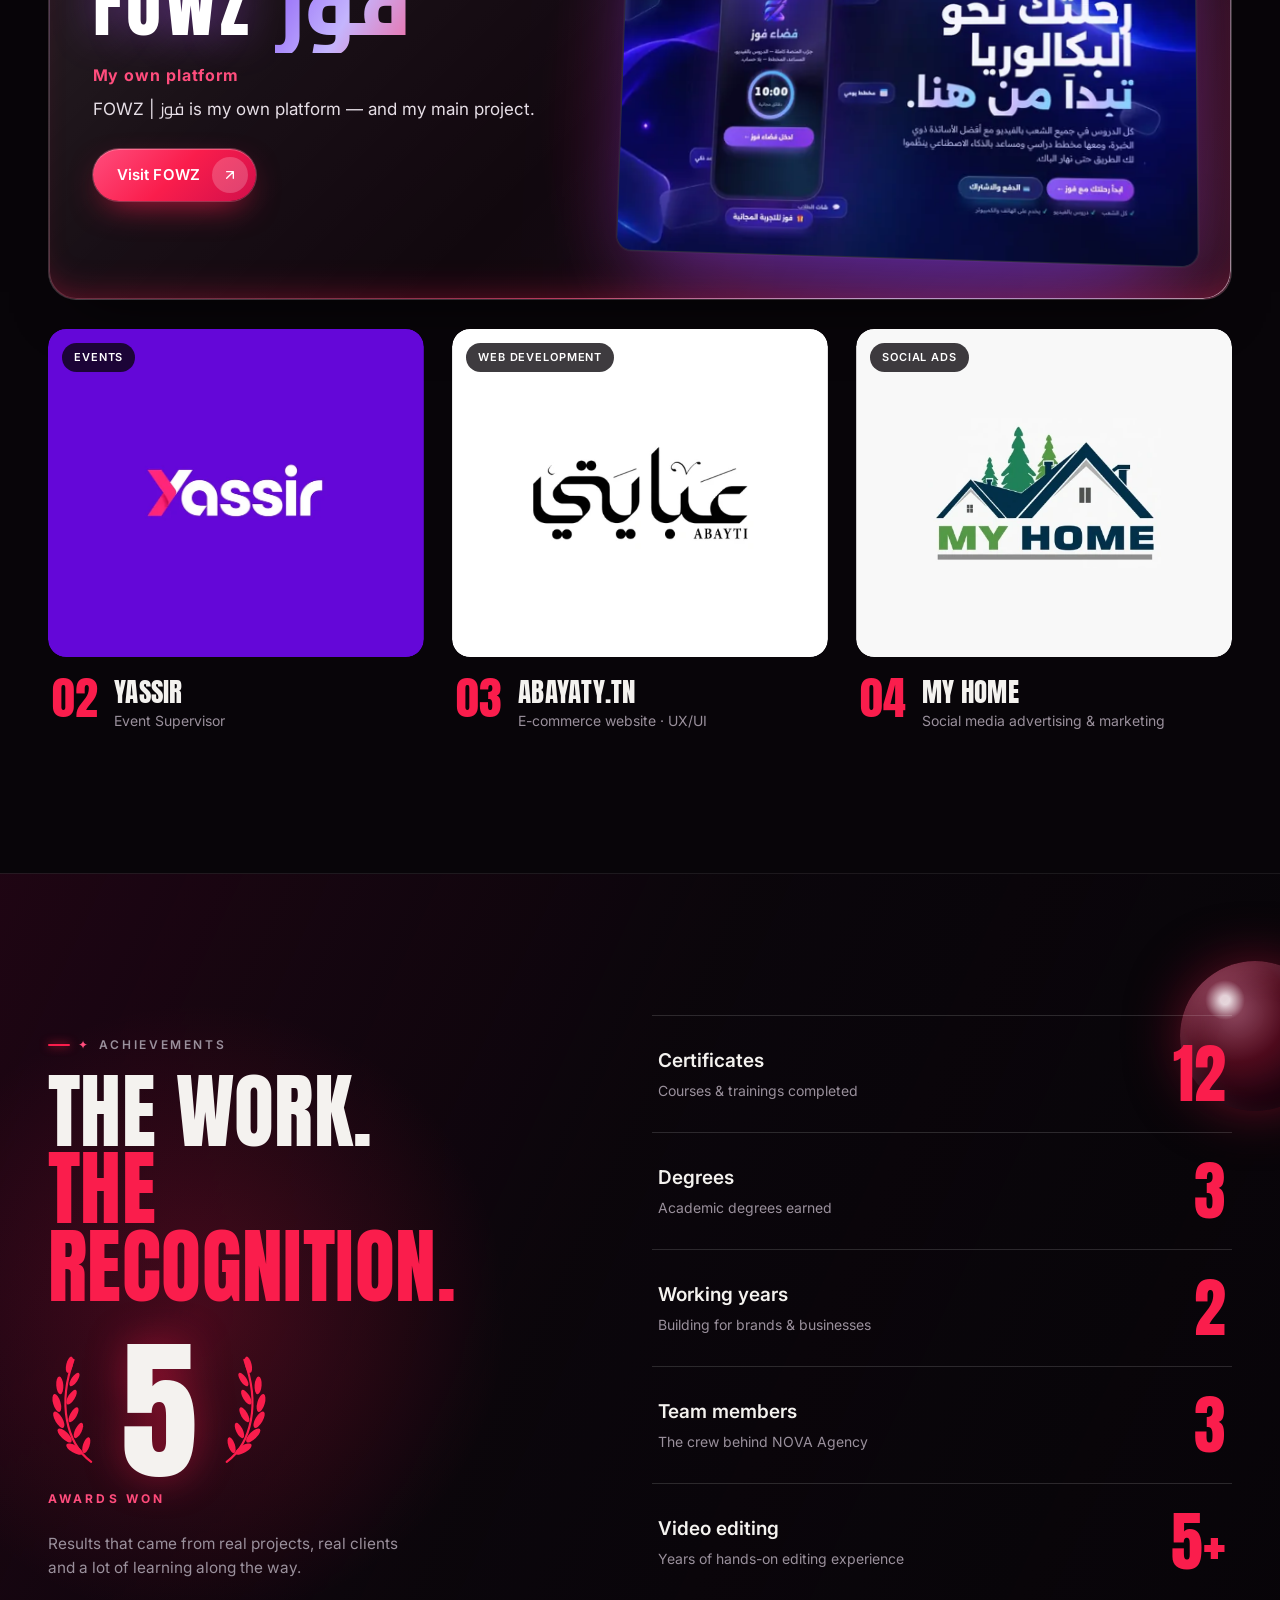
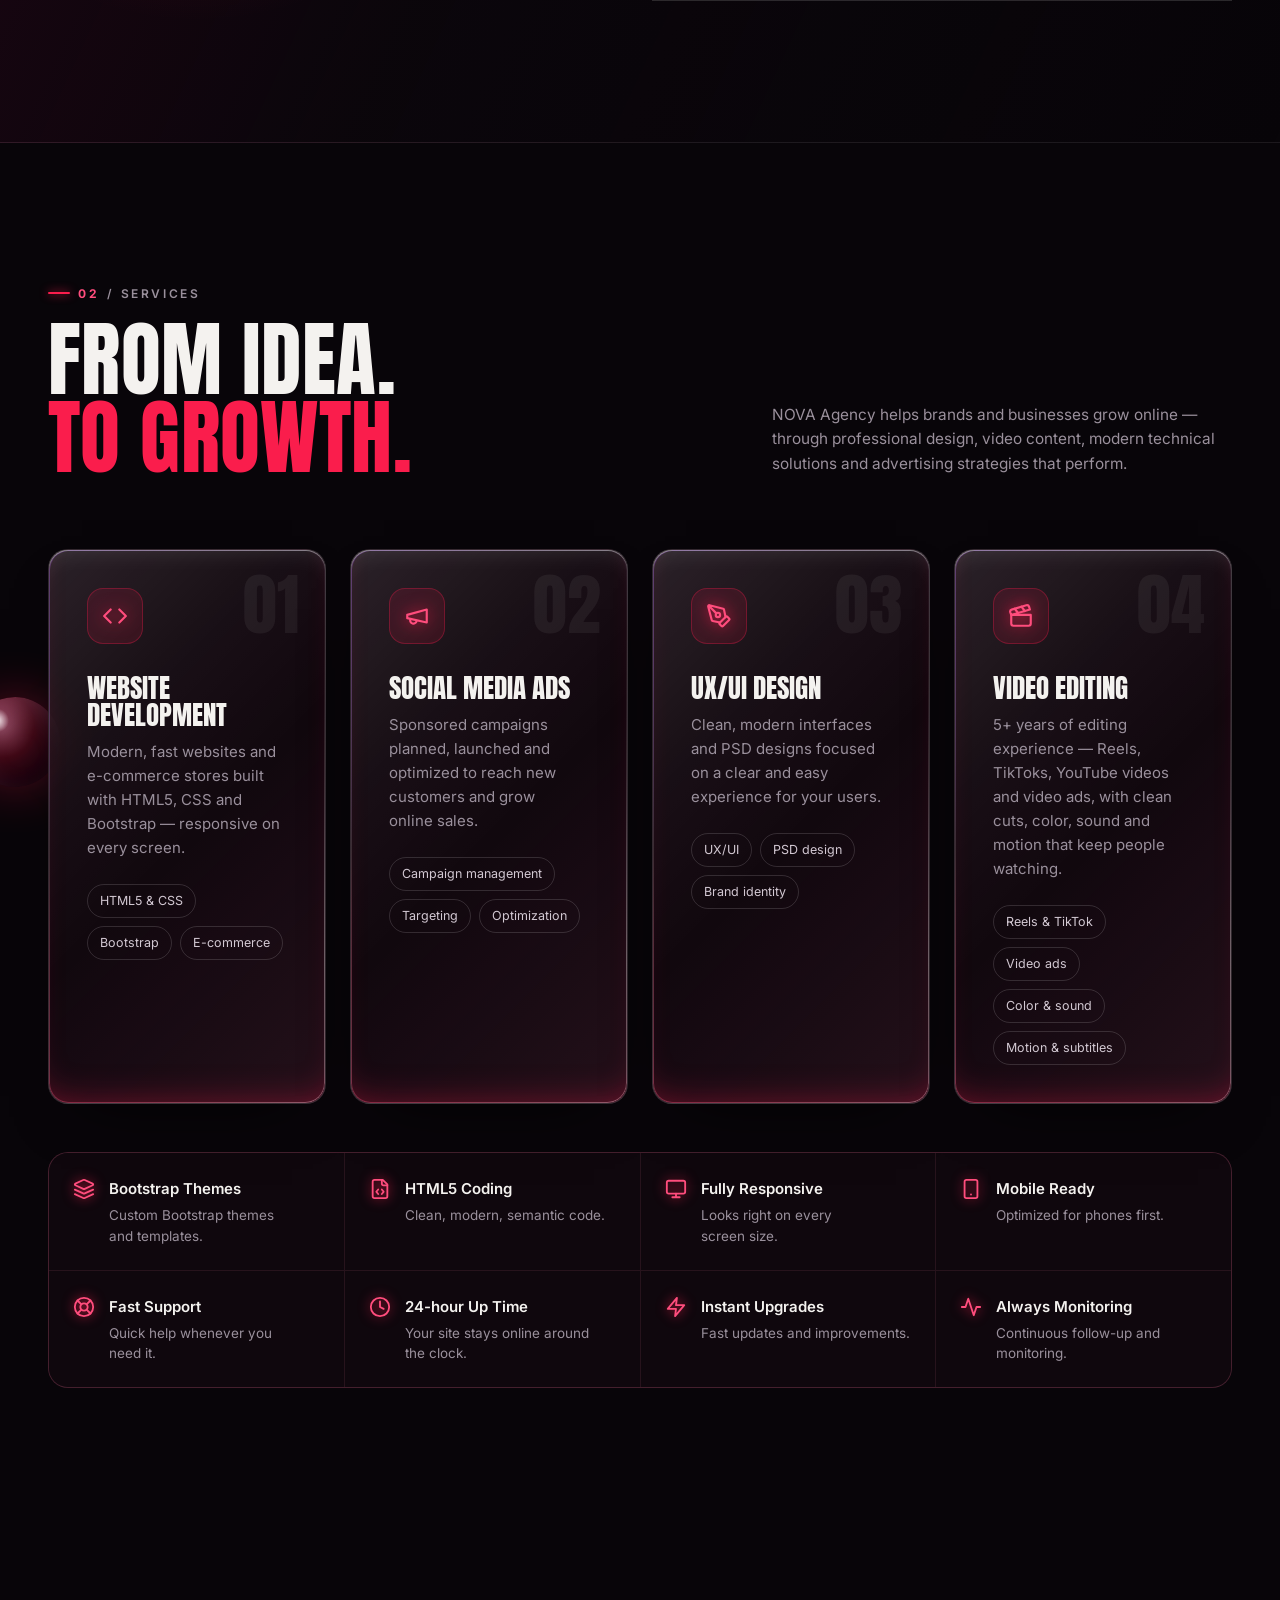
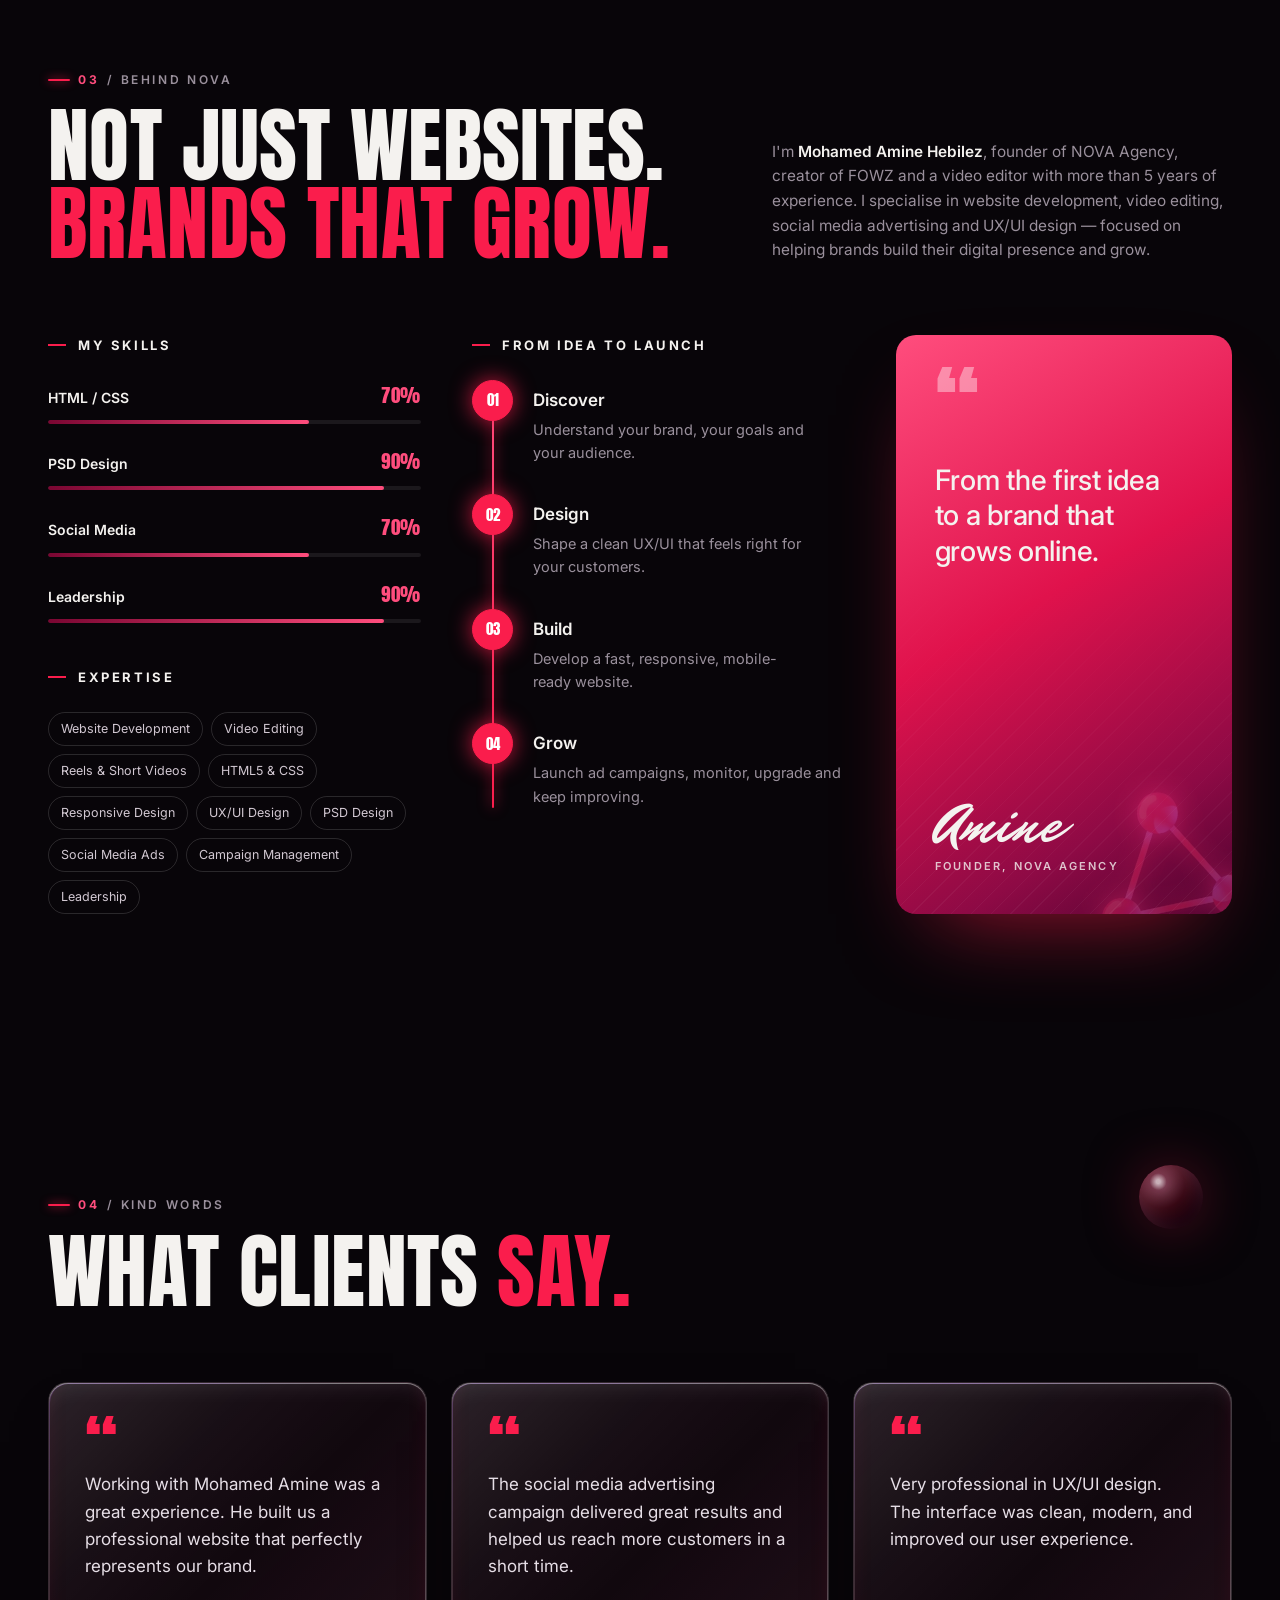
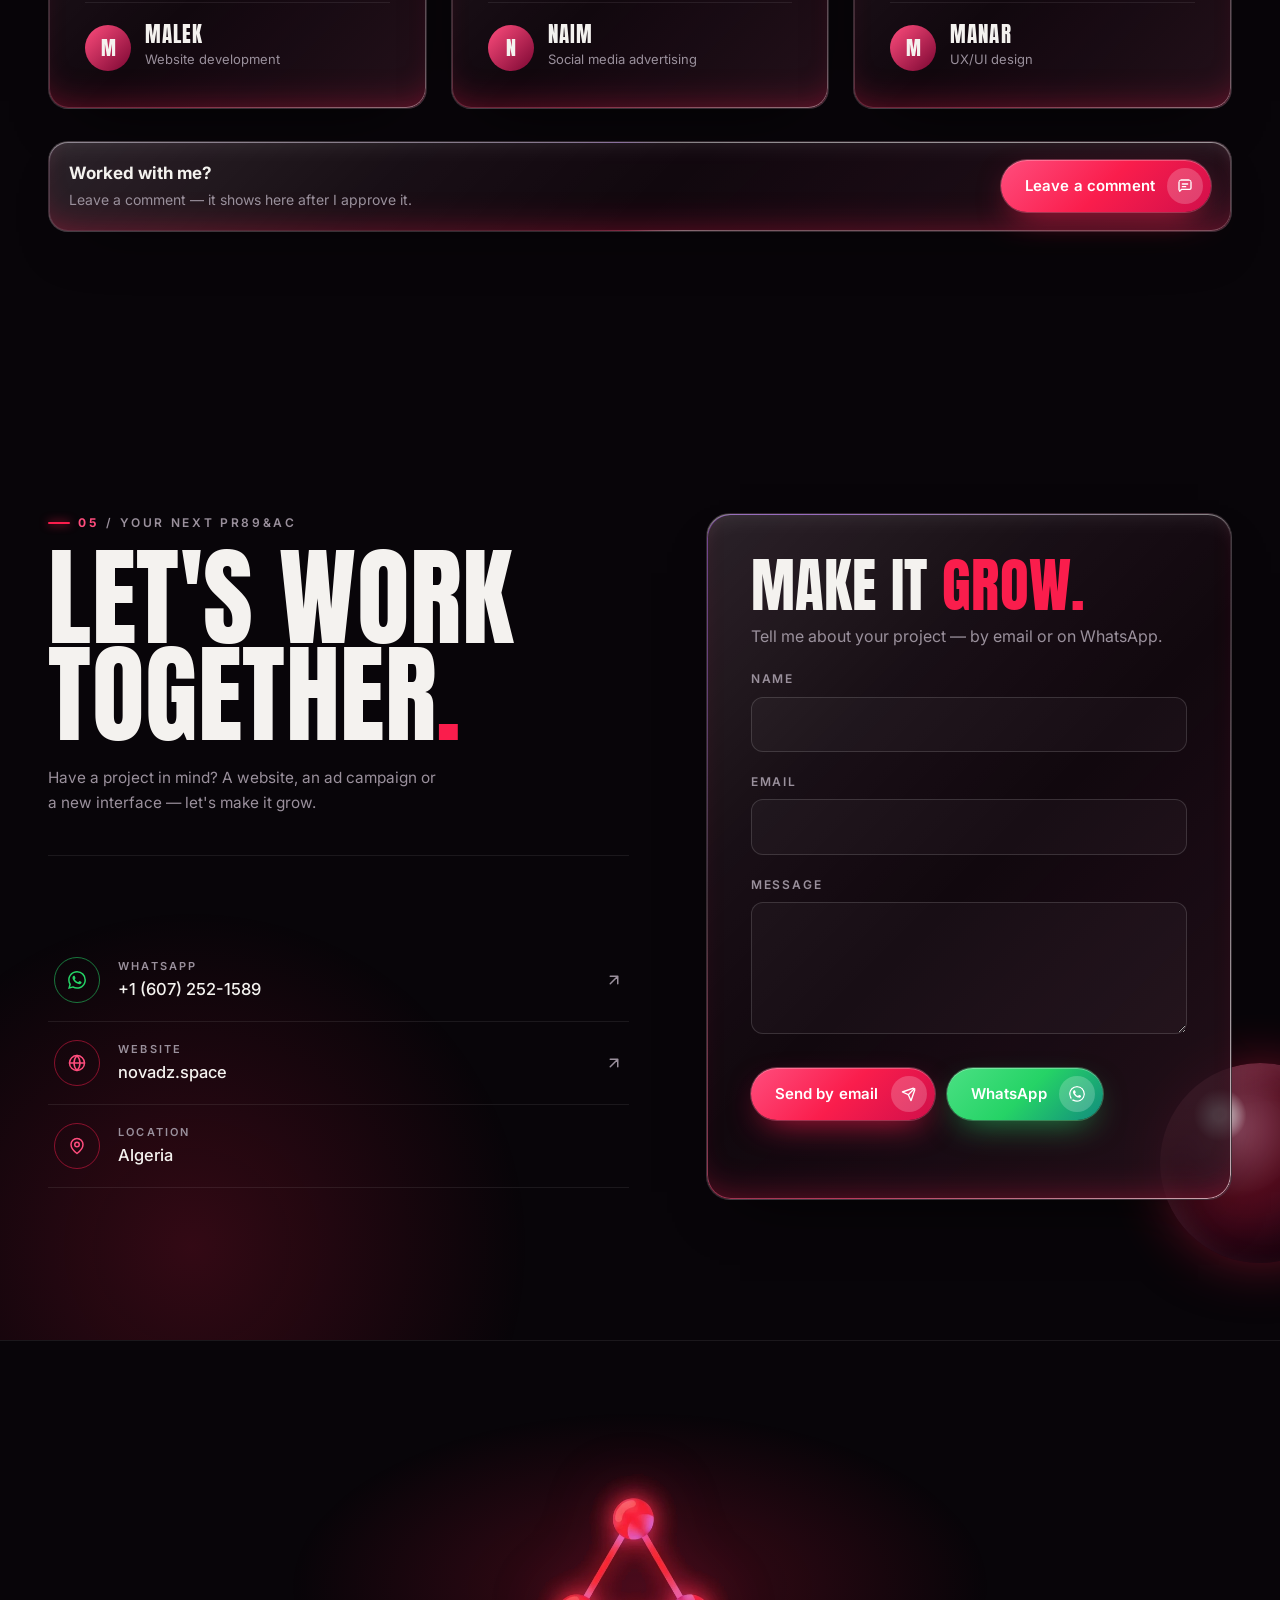
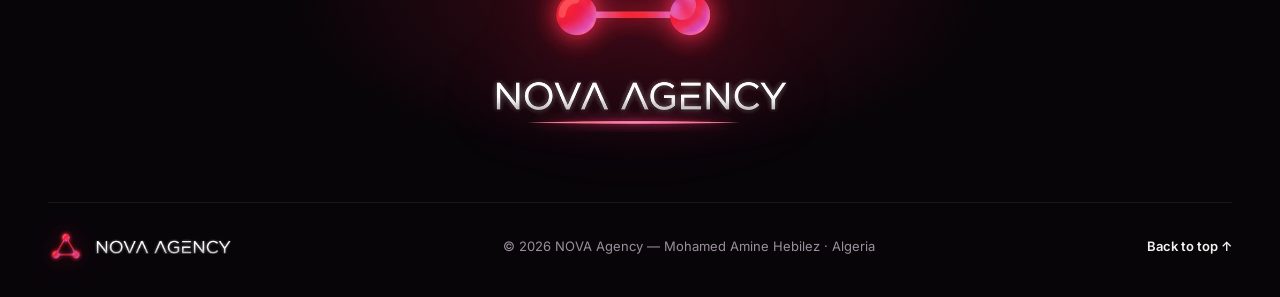
==== commit fe00e6fe: "Show the WhatsApp number on the site, the About and profile pages, schema and llms.txt Co-Authored-B" ====
--- a/index.html
+++ b/index.html
@@ -71,6 +71,7 @@
         "contactPoint": {
           "@type": "ContactPoint",
           "contactType": "customer service",
+          "telephone": "+1-607-252-1589",
           "url": "https://novadz.space/#contact",
           "availableLanguage": [
             "English",
@@ -655,7 +656,7 @@
           </div>
           <ul class="contact-list">
             <li class="reveal" data-fx="left"><a href="mailto:minooooooox@gmail.com"><span class="ic"><svg class="ico"><use href="#i-mail"/></svg></span><span><small>Email</small><span class="val">minooooooox@gmail.com</span></span><svg class="ico go"><use href="#i-arrow-ur"/></svg></a></li>
-            <li class="reveal" data-fx="left" style="--d:.06s"><button type="button" class="wa-row" data-wa><span class="ic ic-wa"><svg class="ico wa-ico"><use href="#i-whatsapp"/></svg></span><span><small>WhatsApp</small><span class="val">Chat with me on WhatsApp</span></span><svg class="ico go"><use href="#i-arrow-ur"/></svg></button></li>
+            <li class="reveal" data-fx="left" style="--d:.06s"><button type="button" class="wa-row" data-wa><span class="ic ic-wa"><svg class="ico wa-ico"><use href="#i-whatsapp"/></svg></span><span><small>WhatsApp</small><span class="val" dir="ltr">+1 (607) 252-1589</span></span><svg class="ico go"><use href="#i-arrow-ur"/></svg></button></li>
             <li class="reveal" data-fx="left" style="--d:.12s"><a href="https://novadz.space/" target="_blank" rel="noopener"><span class="ic"><svg class="ico"><use href="#i-globe"/></svg></span><span><small>Website</small><span class="val">novadz.space</span></span><svg class="ico go"><use href="#i-arrow-ur"/></svg></a></li>
             <li class="reveal" data-fx="left" style="--d:.18s"><div><span class="ic"><svg class="ico"><use href="#i-pin"/></svg></span><span><small>Location</small><span class="val">Algeria</span></span></div></li>
           </ul>
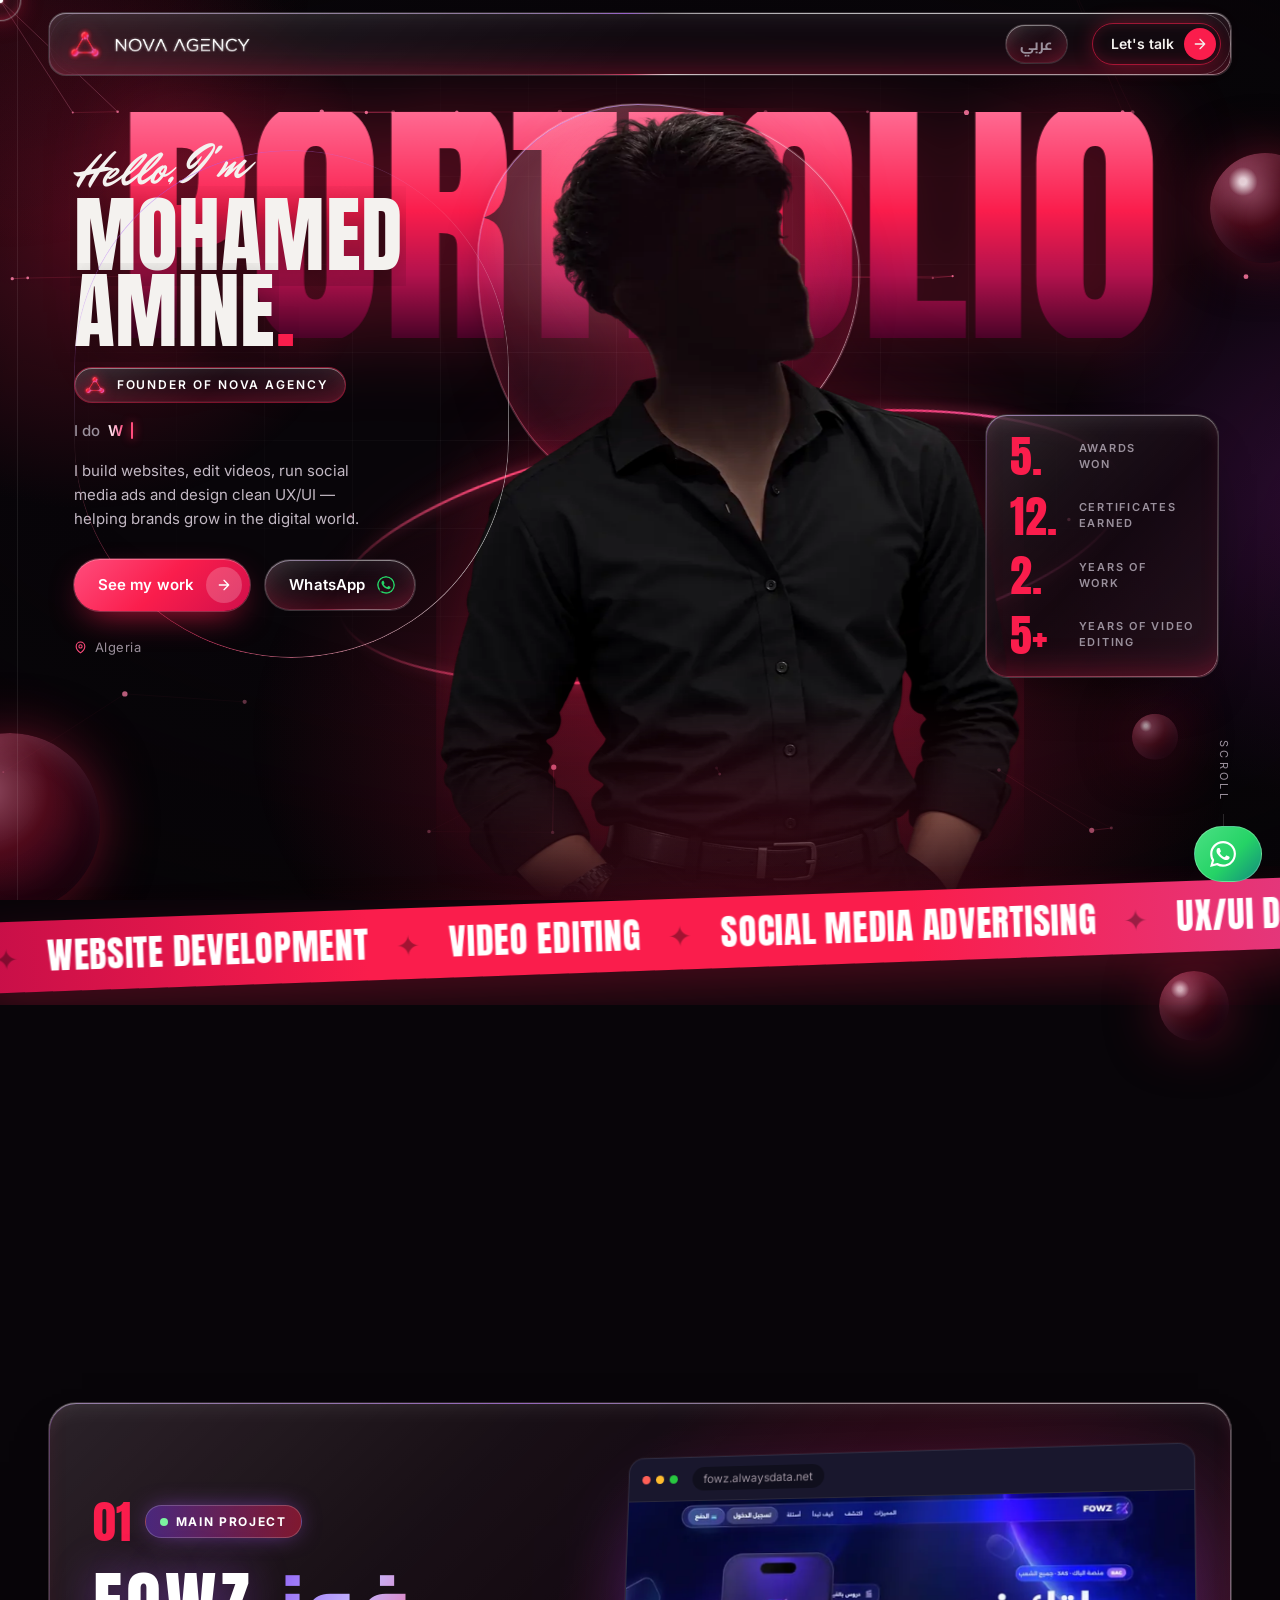
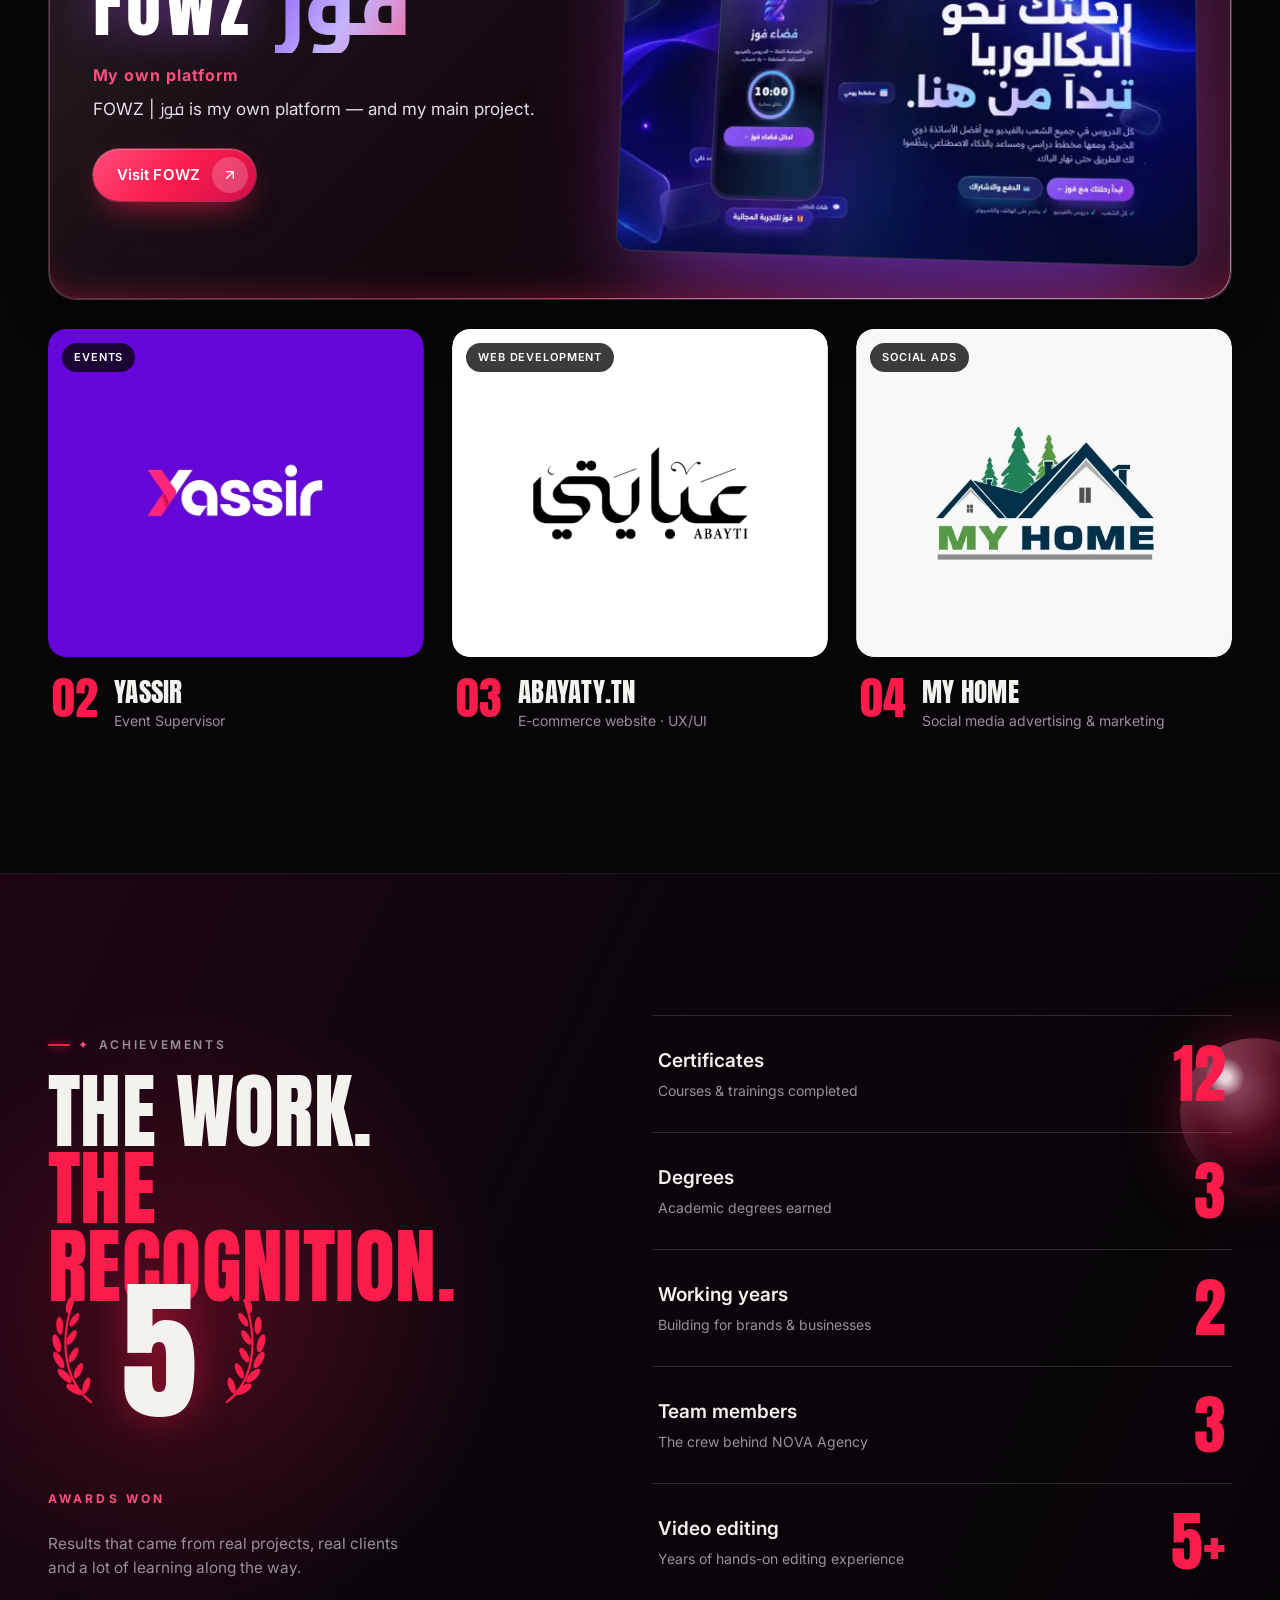
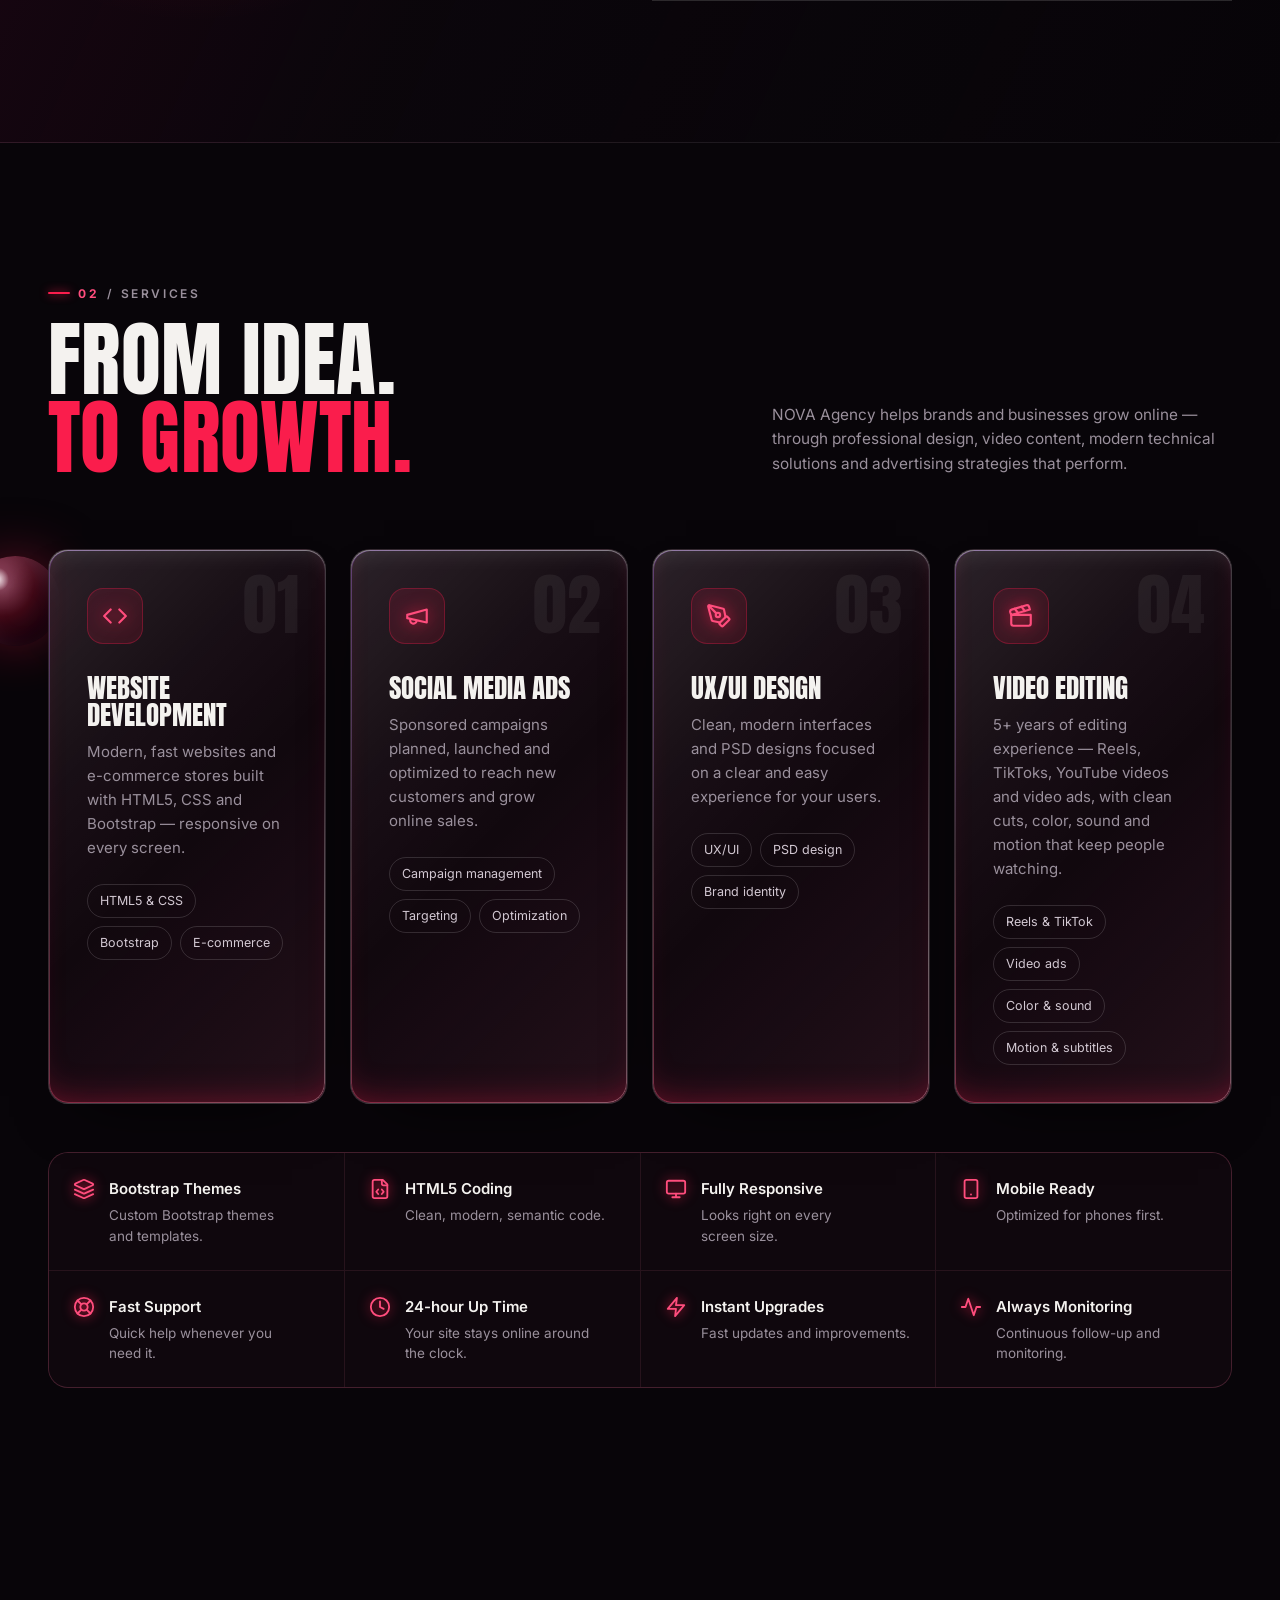
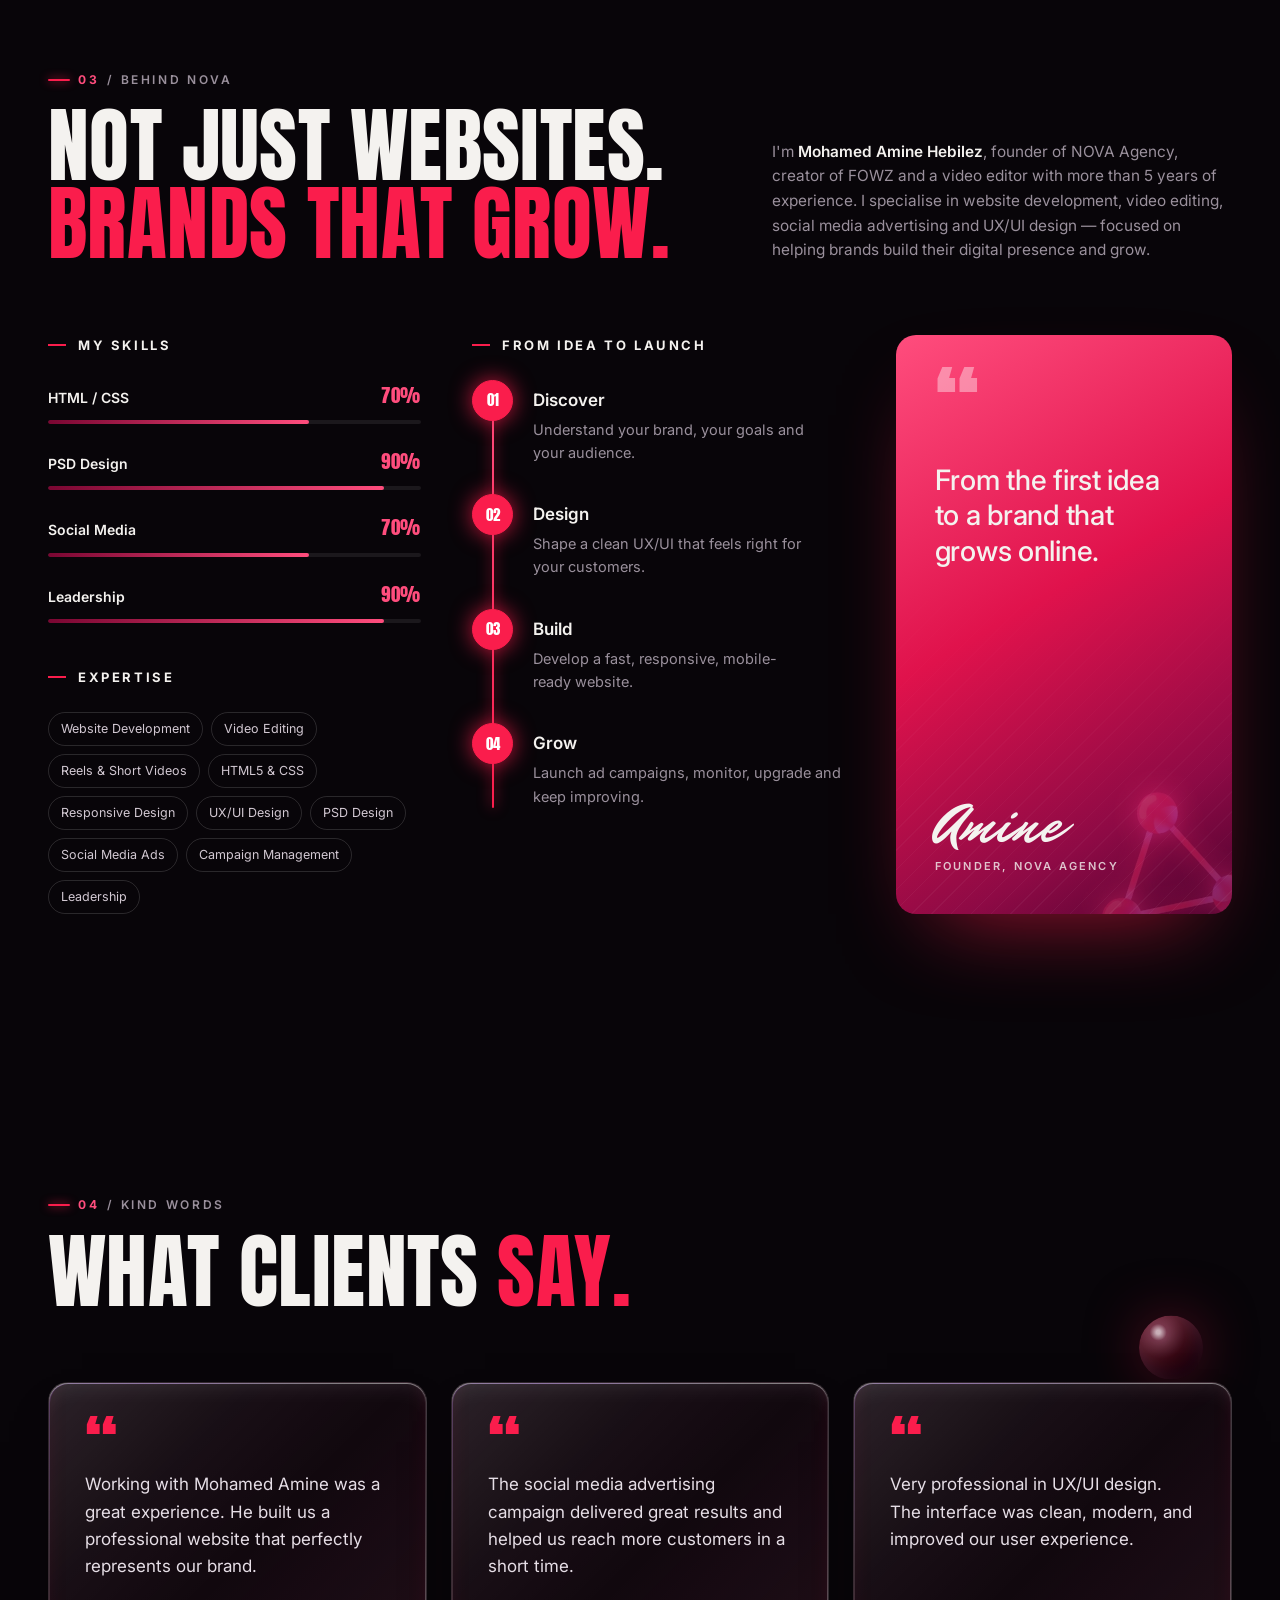
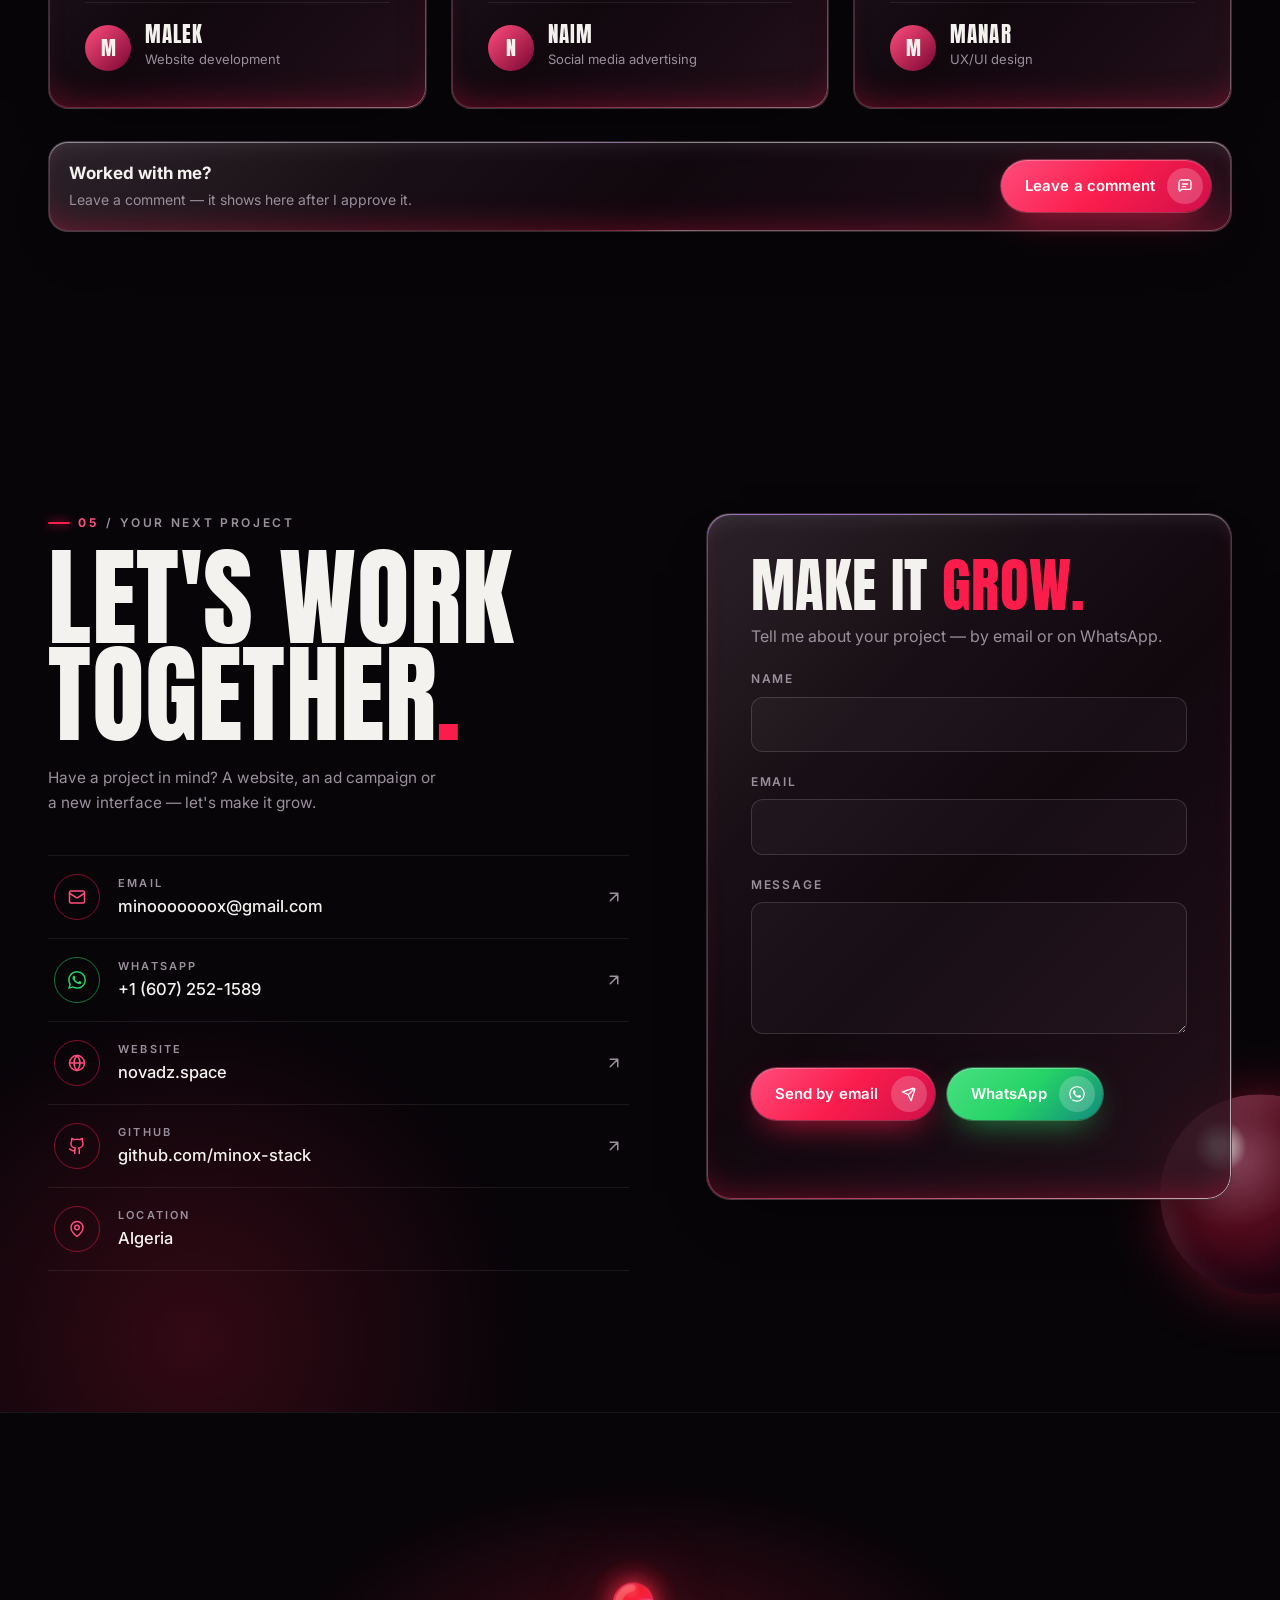
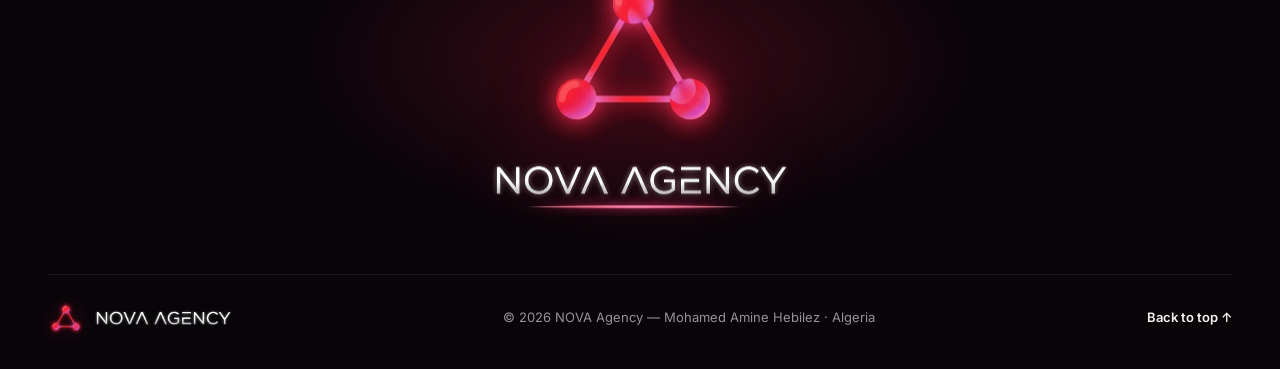
==== commit 92cd899f: "Link the founder's GitHub profile (github.com/minox-stack) - Contact list on the home page (EN + AR)" ====
--- a/index.html
+++ b/index.html
@@ -173,6 +173,9 @@
           "@id": "https://novadz.space/#organization"
         },
         "url": "https://novadz.space/mohamed-amine-hebilez",
+        "sameAs": [
+          "https://github.com/minox-stack"
+        ],
         "image": "https://novadz.space/assets/amine.webp",
         "knowsAbout": [
           "Web Development",
@@ -261,6 +264,7 @@
     <symbol id="i-phone" viewBox="0 0 24 24"><path d="M22 16.92v3a2 2 0 0 1-2.18 2 19.79 19.79 0 0 1-8.63-3.07 19.5 19.5 0 0 1-6-6 19.79 19.79 0 0 1-3.07-8.67A2 2 0 0 1 4.11 2h3a2 2 0 0 1 2 1.72 12.84 12.84 0 0 0 .7 2.81 2 2 0 0 1-.45 2.11L8.09 9.91a16 16 0 0 0 6 6l1.27-1.27a2 2 0 0 1 2.11-.45 12.84 12.84 0 0 0 2.81.7A2 2 0 0 1 22 16.92z"/></symbol>
     <symbol id="i-pin" viewBox="0 0 24 24"><path d="M20 10c0 6-8 12-8 12s-8-6-8-12a8 8 0 0 1 16 0Z"/><circle cx="12" cy="10" r="3"/></symbol>
     <symbol id="i-globe" viewBox="0 0 24 24"><circle cx="12" cy="12" r="10"/><path d="M12 2a14.5 14.5 0 0 0 0 20 14.5 14.5 0 0 0 0-20M2 12h20"/></symbol>
+    <symbol id="i-github" viewBox="0 0 24 24"><path d="M15 22v-4a4.8 4.8 0 0 0-1-3.5c3 0 6-2 6-5.5.08-1.25-.27-2.48-1-3.5.28-1.15.28-2.35 0-3.5 0 0-1 0-3 1.5-2.64-.5-5.36-.5-8 0C6 2 5 2 5 2c-.3 1.15-.3 2.35 0 3.5A5.4 5.4 0 0 0 4 9c0 3.5 3 5.5 6 5.5-.39.49-.68 1.05-.85 1.65-.17.6-.22 1.23-.15 1.85v4"/><path d="M9 18c-4.51 2-5-2-7-2"/></symbol>
     <symbol id="i-code" viewBox="0 0 24 24"><path d="m16 18 6-6-6-6M8 6l-6 6 6 6"/></symbol>
     <symbol id="i-megaphone" viewBox="0 0 24 24"><path d="m3 11 18-5v12L3 14v-3z"/><path d="M11.6 16.8a3 3 0 1 1-5.8-1.6"/></symbol>
     <symbol id="i-pen" viewBox="0 0 24 24"><path d="M15.707 21.293a1 1 0 0 1-1.414 0l-1.586-1.586a1 1 0 0 1 0-1.414l5.586-5.586a1 1 0 0 1 1.414 0l1.586 1.586a1 1 0 0 1 0 1.414z"/><path d="m18 13-1.375-6.874a1 1 0 0 0-.746-.776L3.235 2.028a1 1 0 0 0-1.207 1.207L5.35 15.879a1 1 0 0 0 .776.746L13 18M2.3 2.3l7.286 7.286"/><circle cx="11" cy="11" r="2"/></symbol>
@@ -658,7 +662,8 @@
             <li class="reveal" data-fx="left"><a href="mailto:minooooooox@gmail.com"><span class="ic"><svg class="ico"><use href="#i-mail"/></svg></span><span><small>Email</small><span class="val">minooooooox@gmail.com</span></span><svg class="ico go"><use href="#i-arrow-ur"/></svg></a></li>
             <li class="reveal" data-fx="left" style="--d:.06s"><button type="button" class="wa-row" data-wa><span class="ic ic-wa"><svg class="ico wa-ico"><use href="#i-whatsapp"/></svg></span><span><small>WhatsApp</small><span class="val" dir="ltr">+1 (607) 252-1589</span></span><svg class="ico go"><use href="#i-arrow-ur"/></svg></button></li>
             <li class="reveal" data-fx="left" style="--d:.12s"><a href="https://novadz.space/" target="_blank" rel="noopener"><span class="ic"><svg class="ico"><use href="#i-globe"/></svg></span><span><small>Website</small><span class="val">novadz.space</span></span><svg class="ico go"><use href="#i-arrow-ur"/></svg></a></li>
-            <li class="reveal" data-fx="left" style="--d:.18s"><div><span class="ic"><svg class="ico"><use href="#i-pin"/></svg></span><span><small>Location</small><span class="val">Algeria</span></span></div></li>
+            <li class="reveal" data-fx="left" style="--d:.18s"><a href="https://github.com/minox-stack" target="_blank" rel="noopener me"><span class="ic"><svg class="ico"><use href="#i-github"/></svg></span><span><small>GitHub</small><span class="val">github.com/minox-stack</span></span><svg class="ico go"><use href="#i-arrow-ur"/></svg></a></li>
+            <li class="reveal" data-fx="left" style="--d:.24s"><div><span class="ic"><svg class="ico"><use href="#i-pin"/></svg></span><span><small>Location</small><span class="val">Algeria</span></span></div></li>
           </ul>
         </div>
 
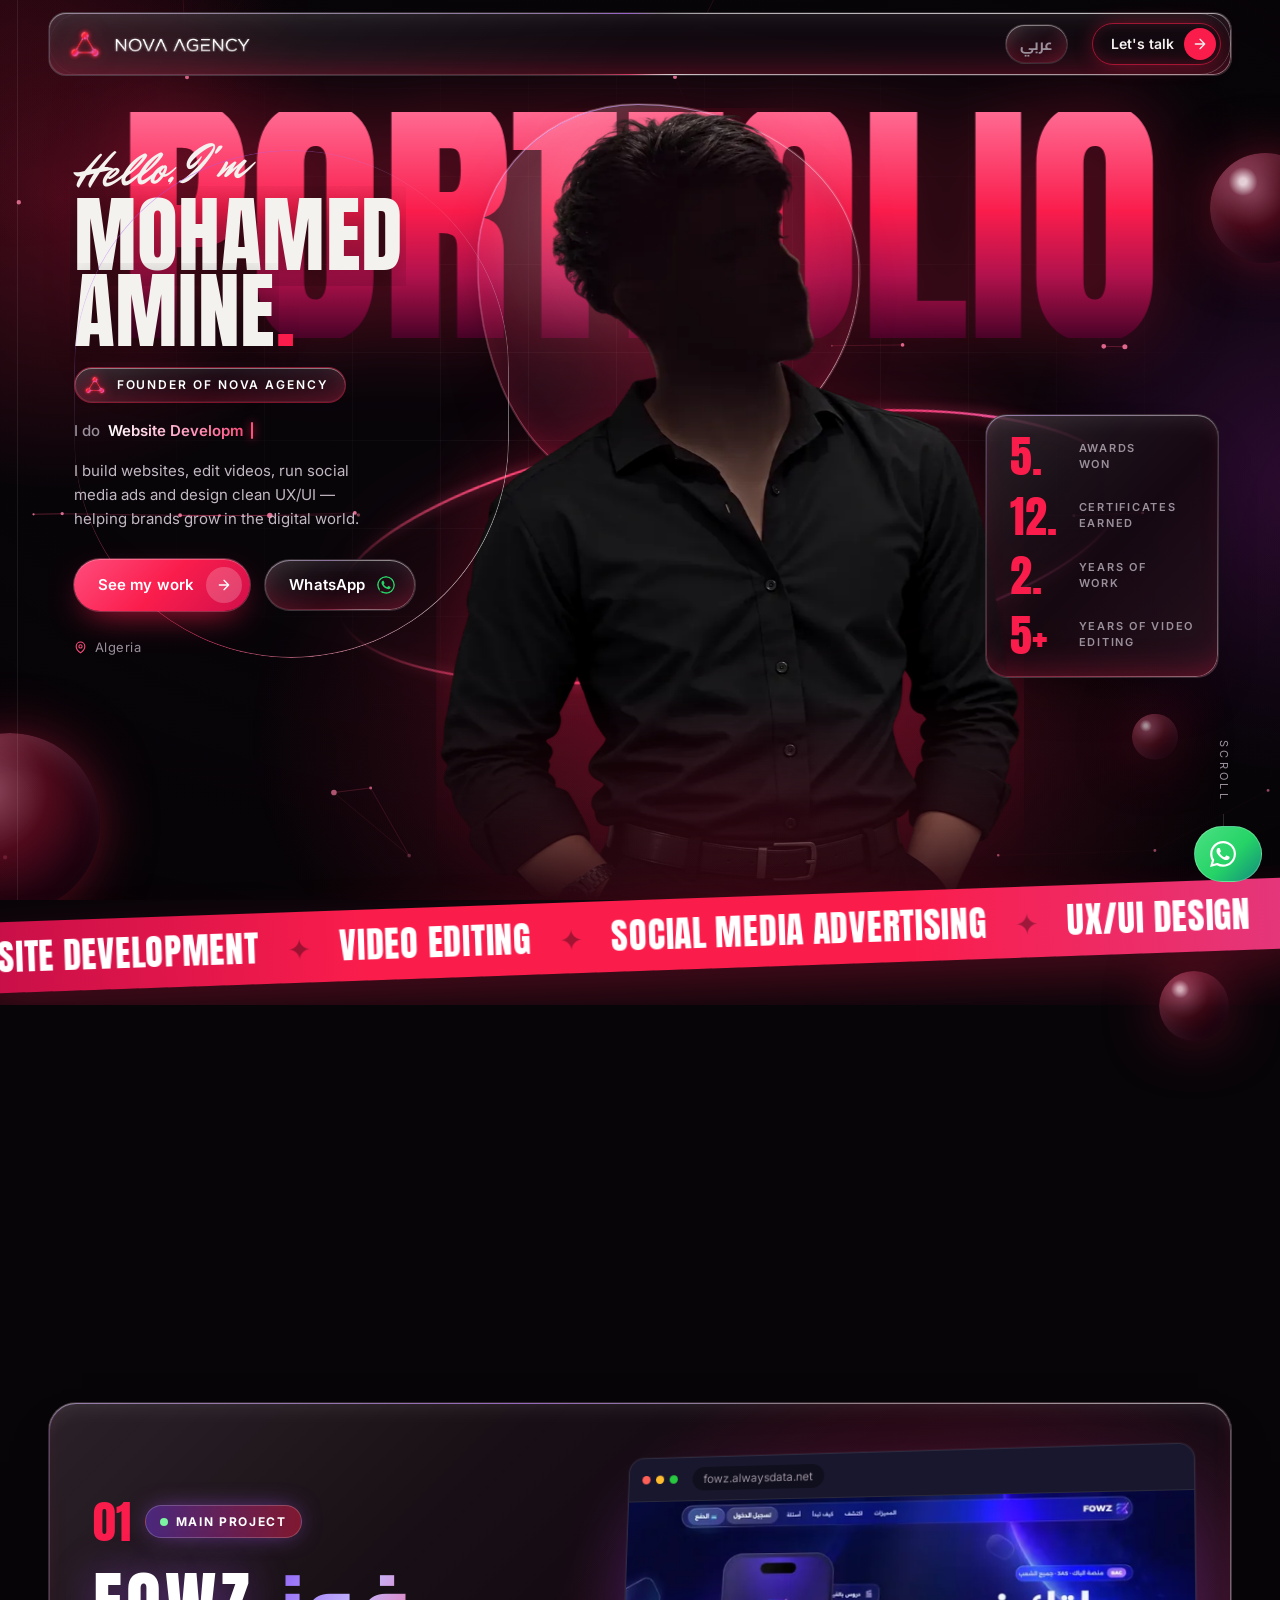
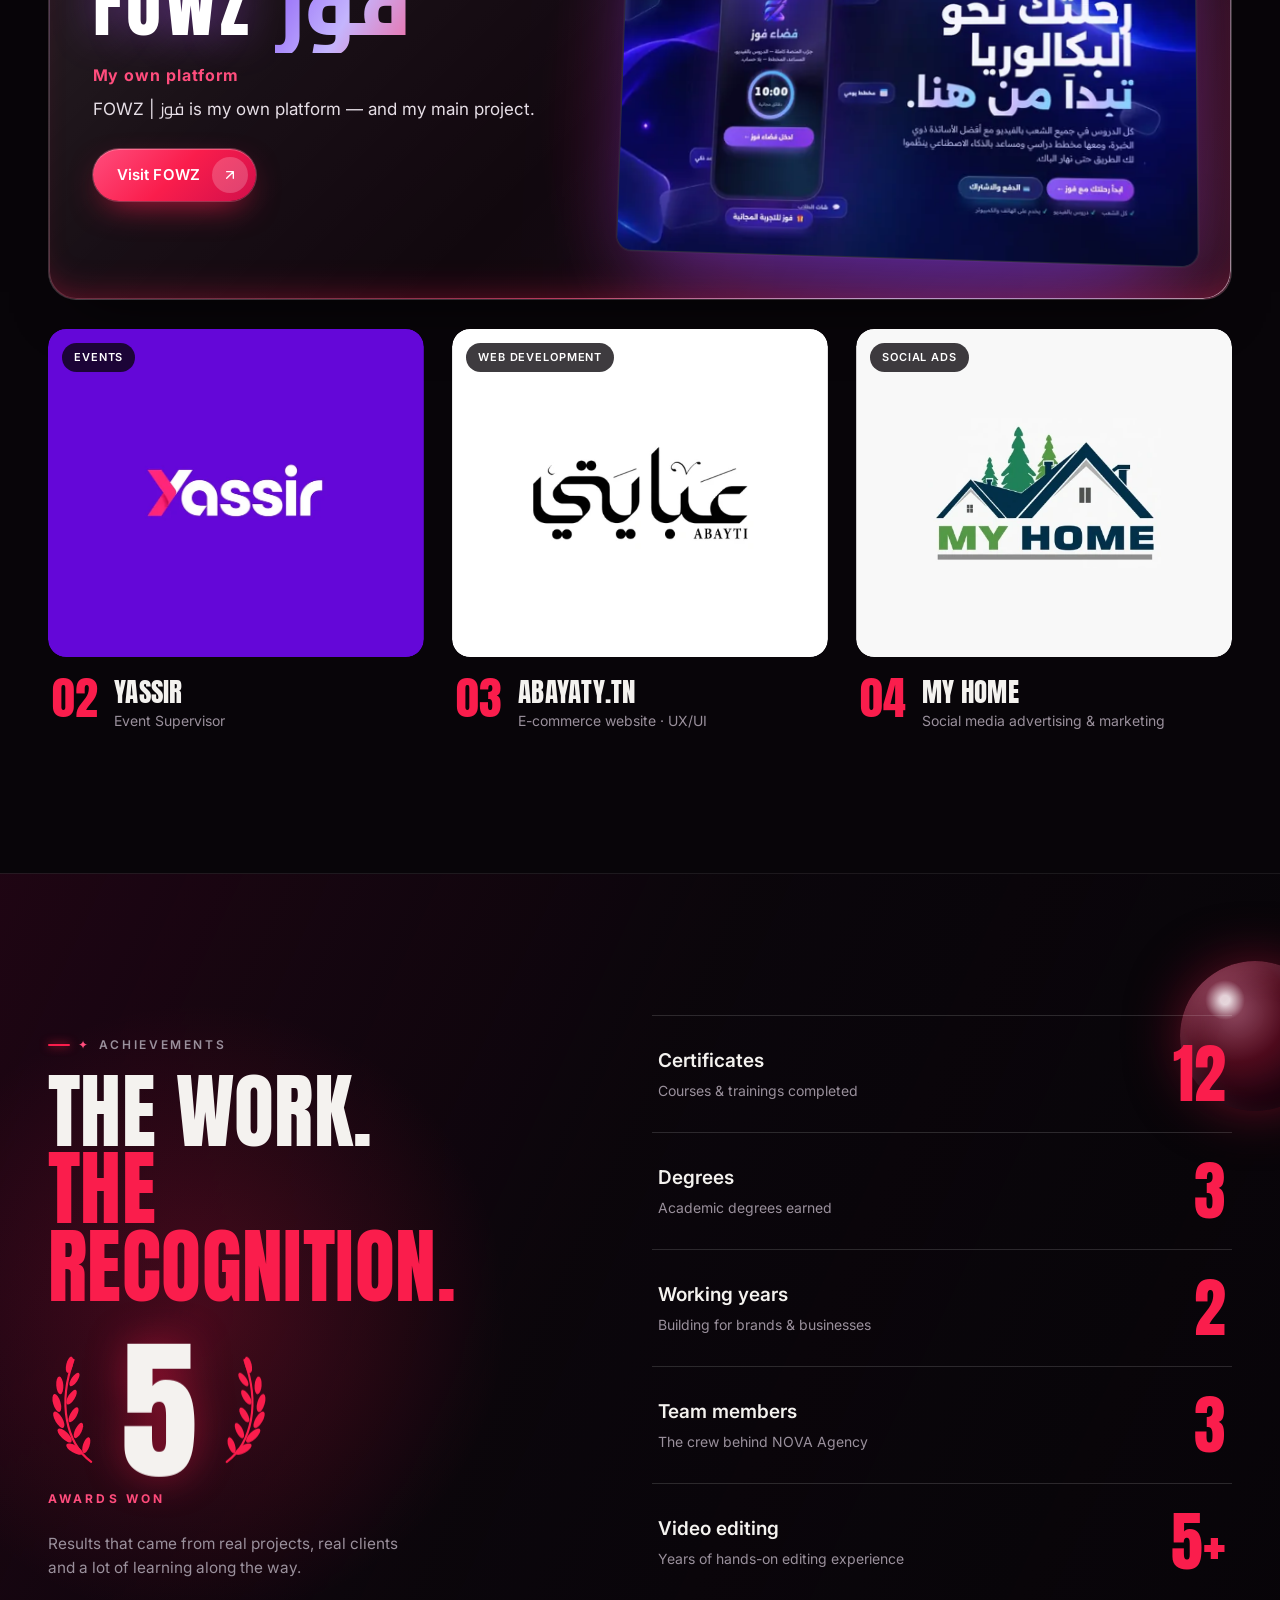
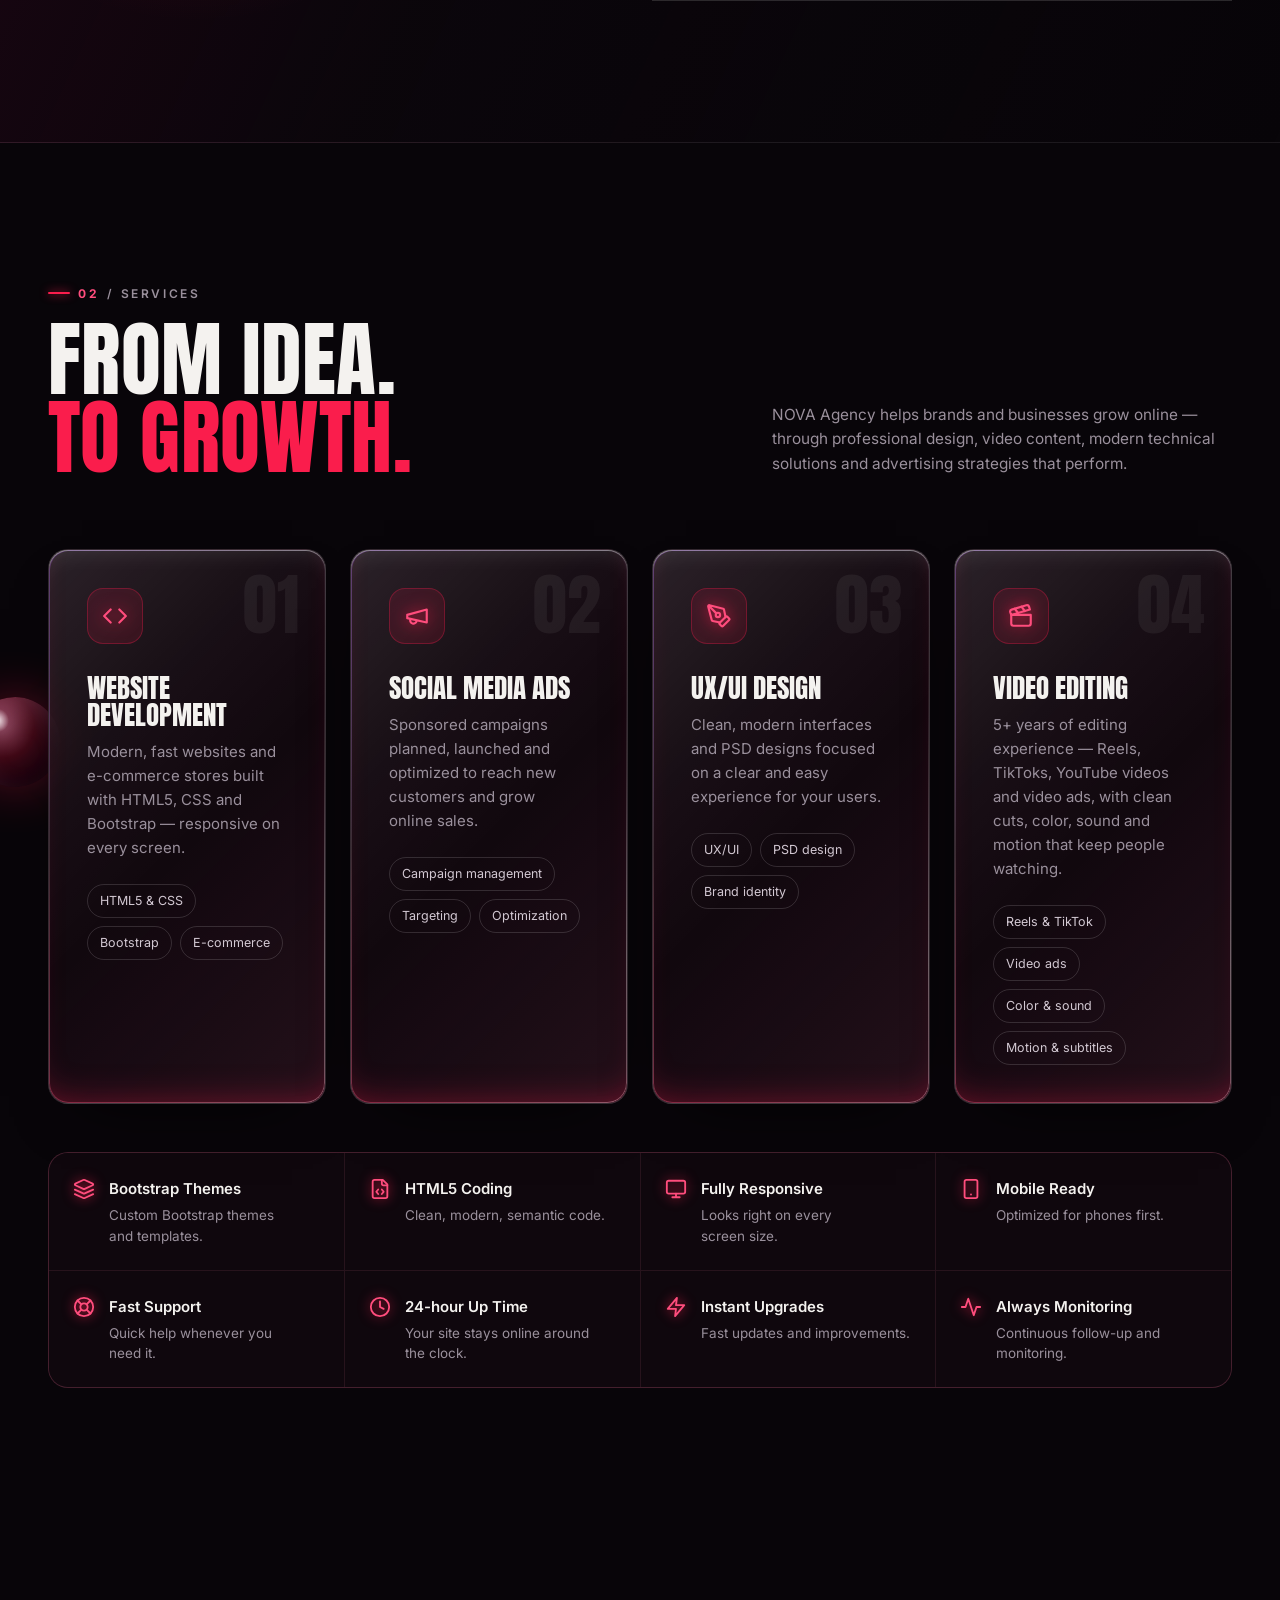
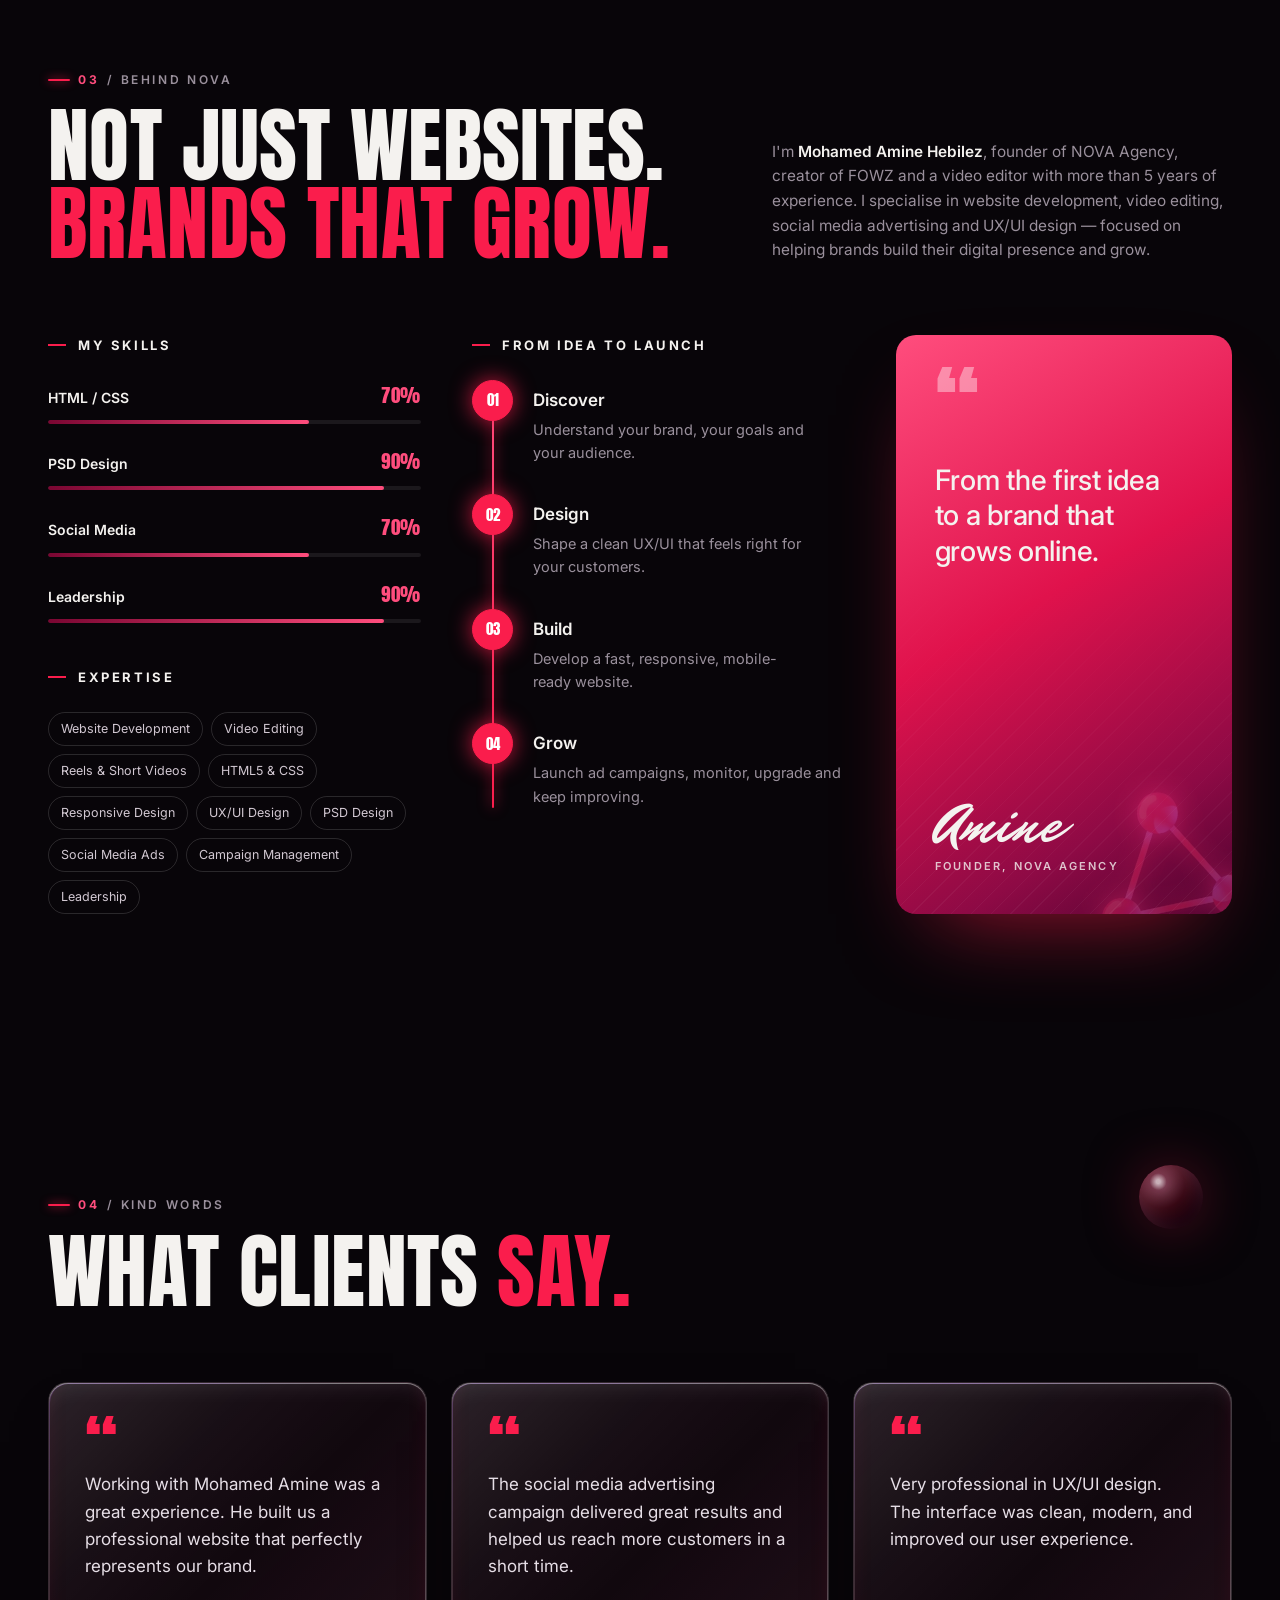
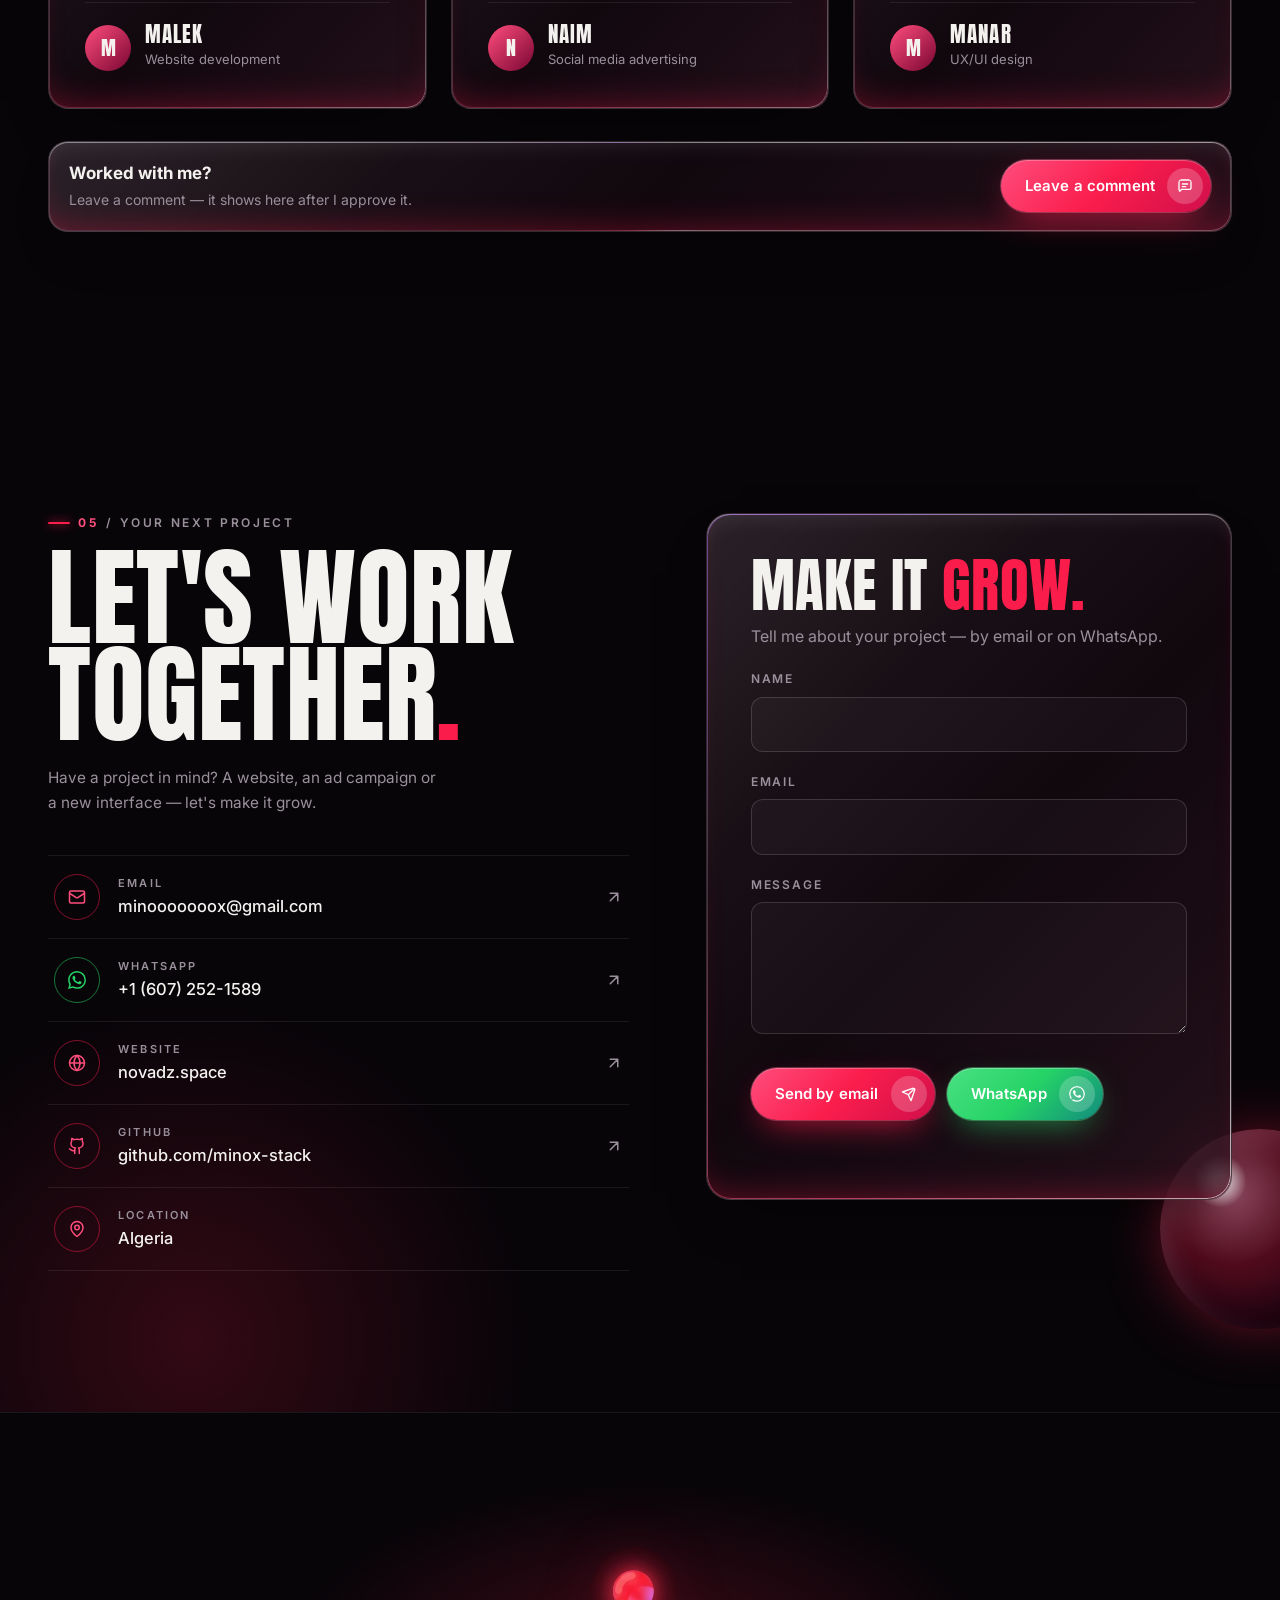
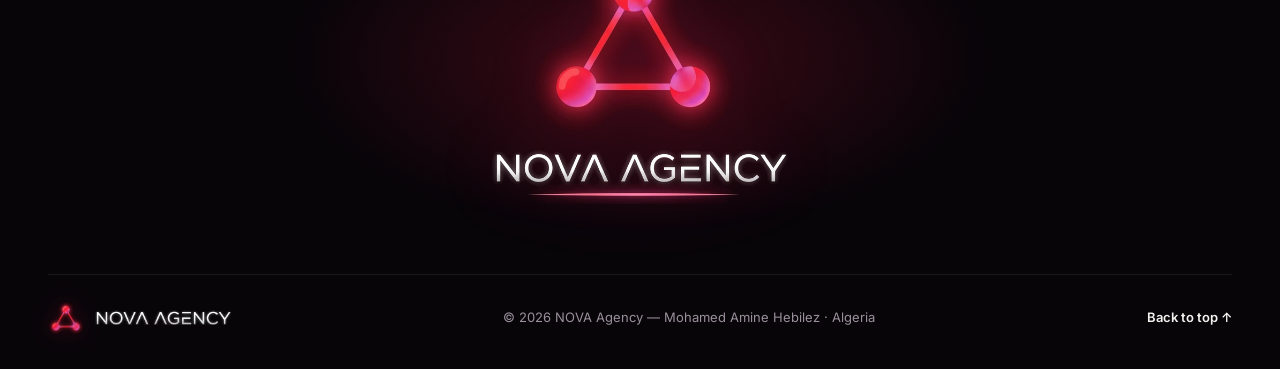
==== commit 28711a72: "Link the founder's LinkedIn profile (linkedin.com/in/mohamed-amine-hebilez) - Founder structured dat" ====
--- a/index.html
+++ b/index.html
@@ -174,6 +174,7 @@
         },
         "url": "https://novadz.space/mohamed-amine-hebilez",
         "sameAs": [
+          "https://www.linkedin.com/in/mohamed-amine-hebilez",
           "https://github.com/minox-stack"
         ],
         "image": "https://novadz.space/assets/amine.webp",
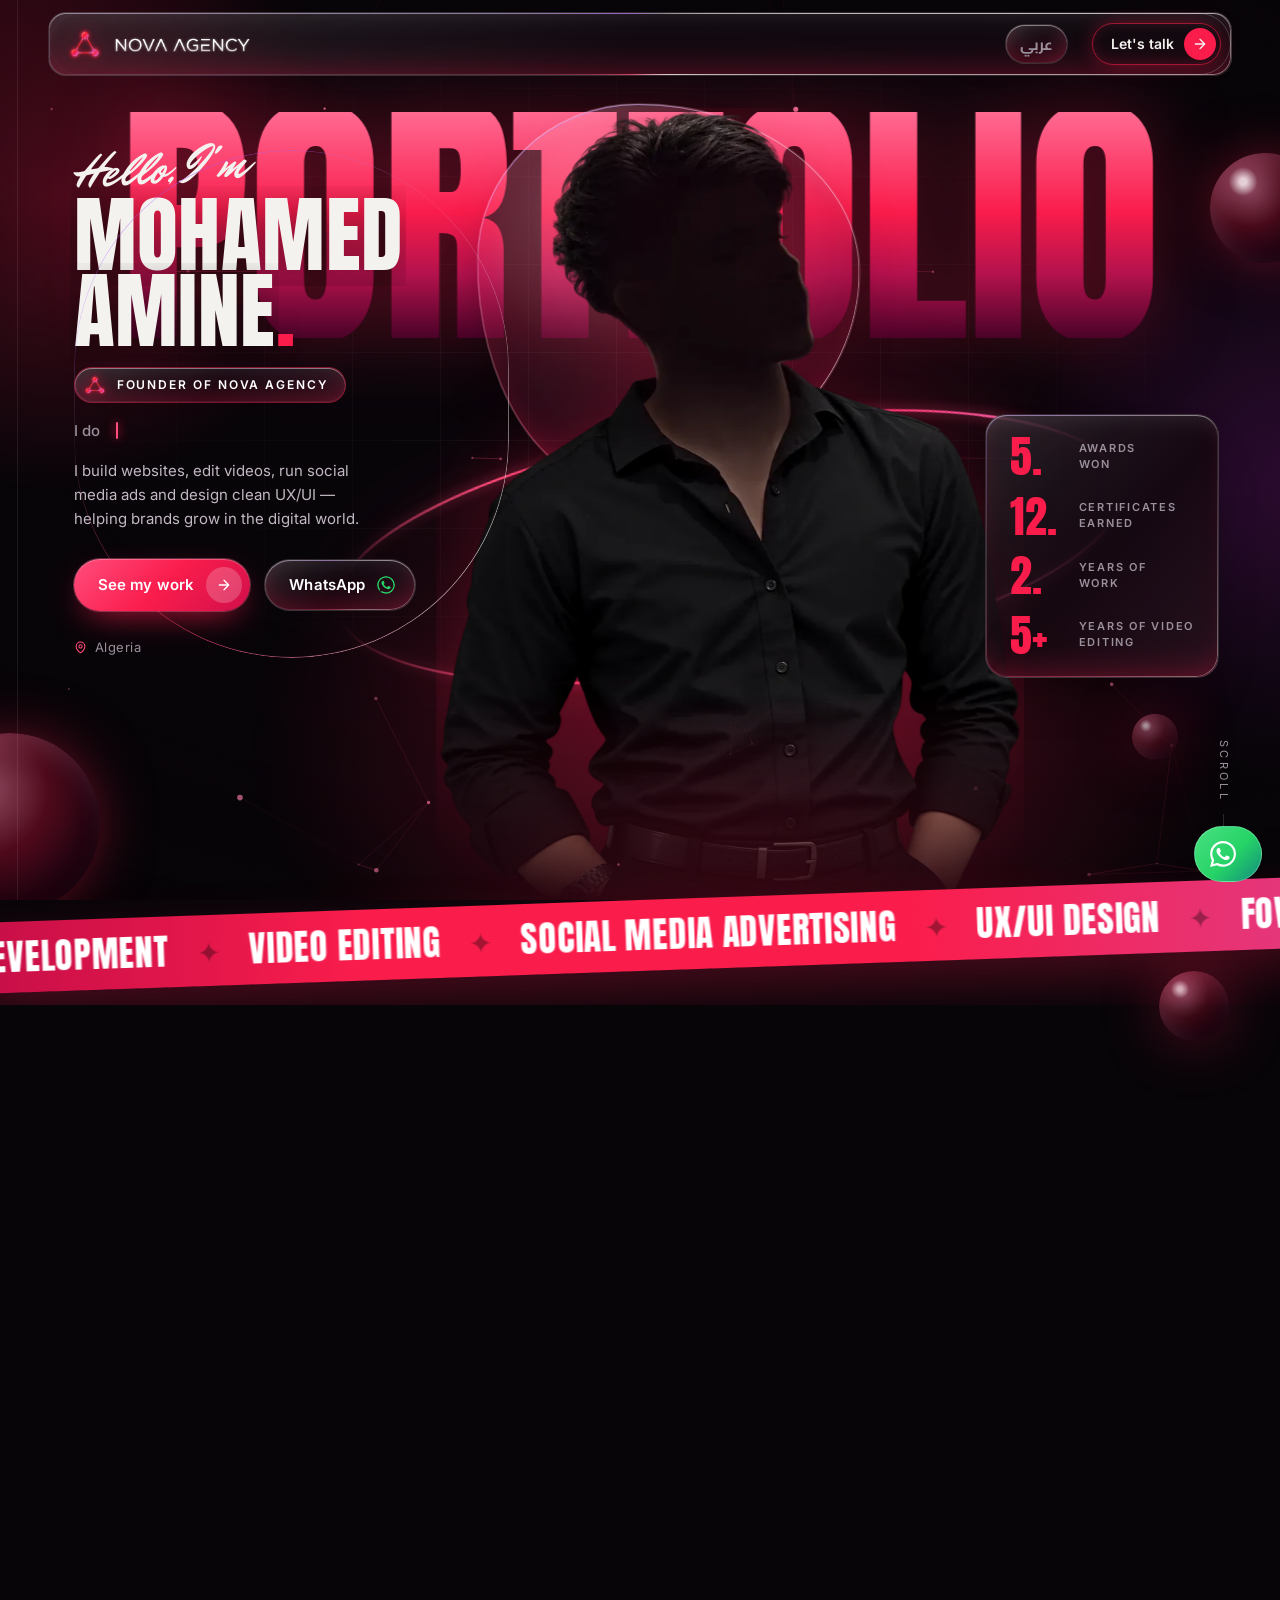
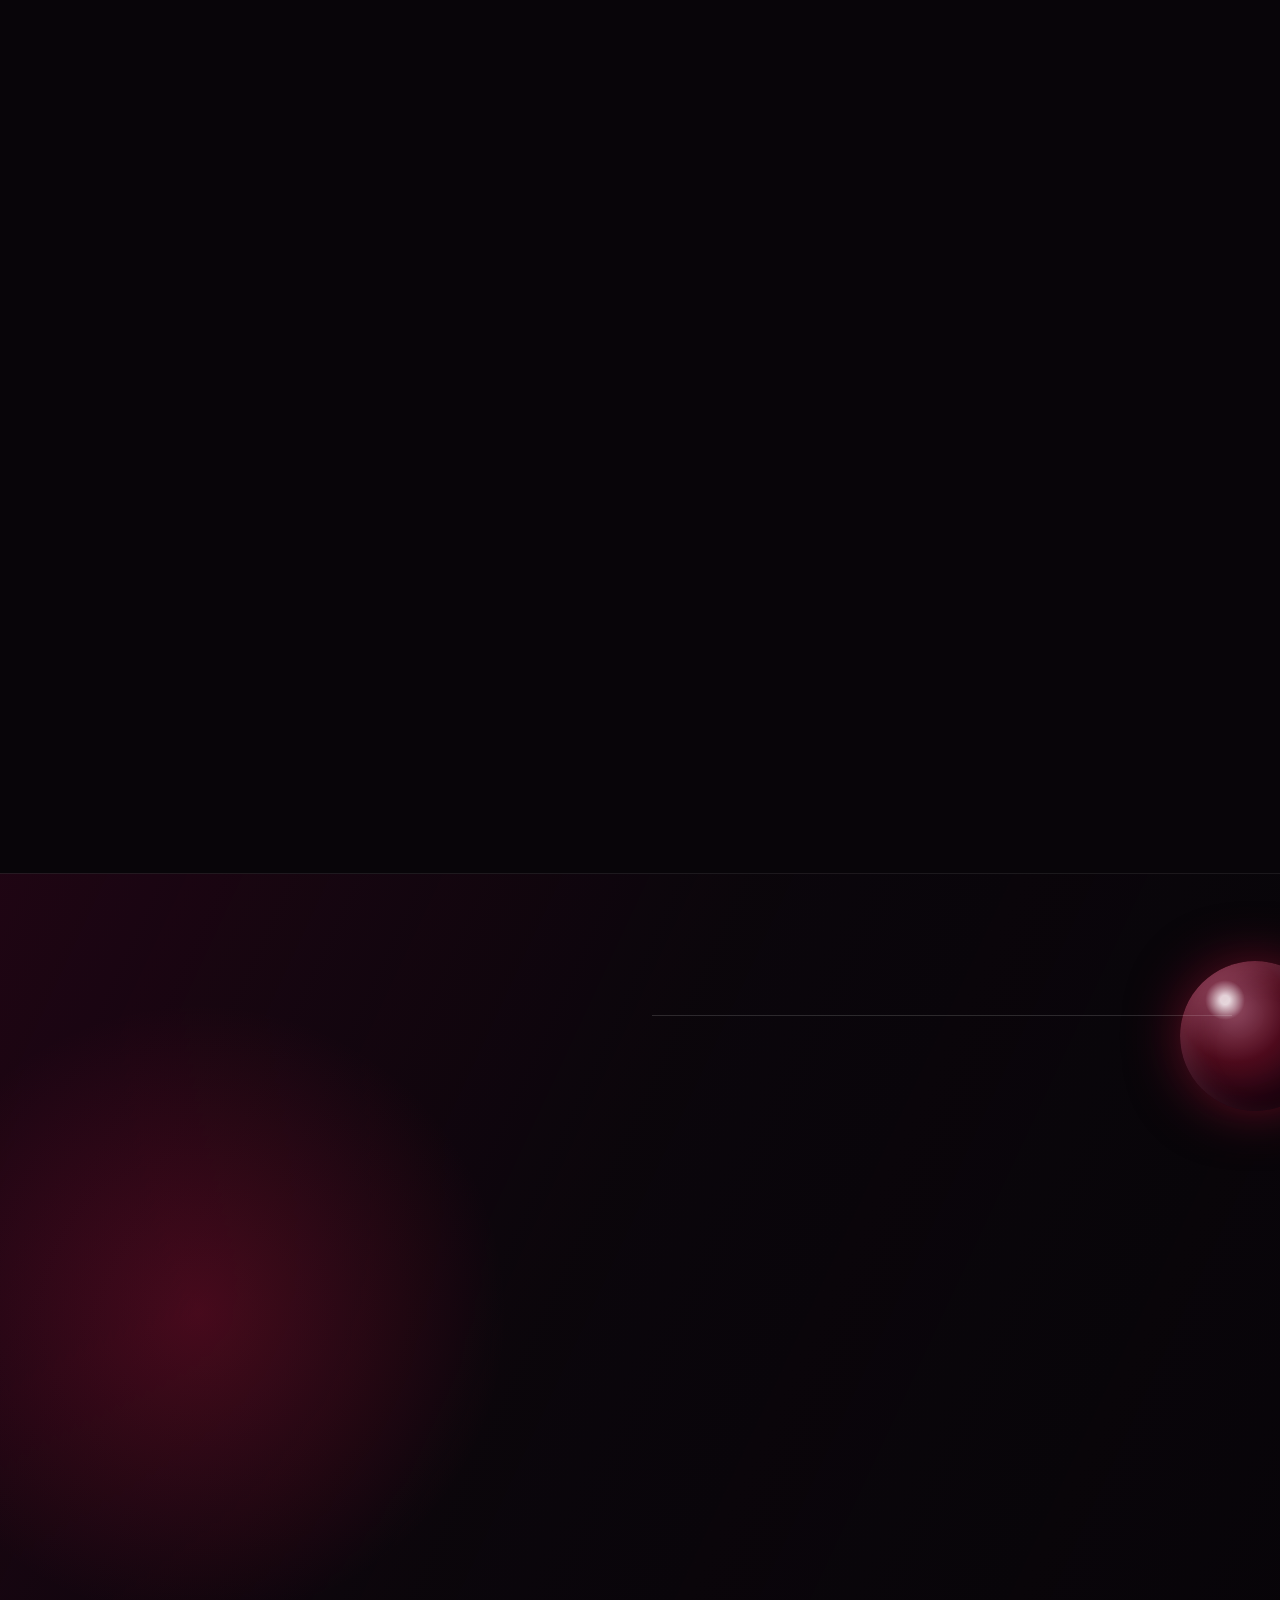
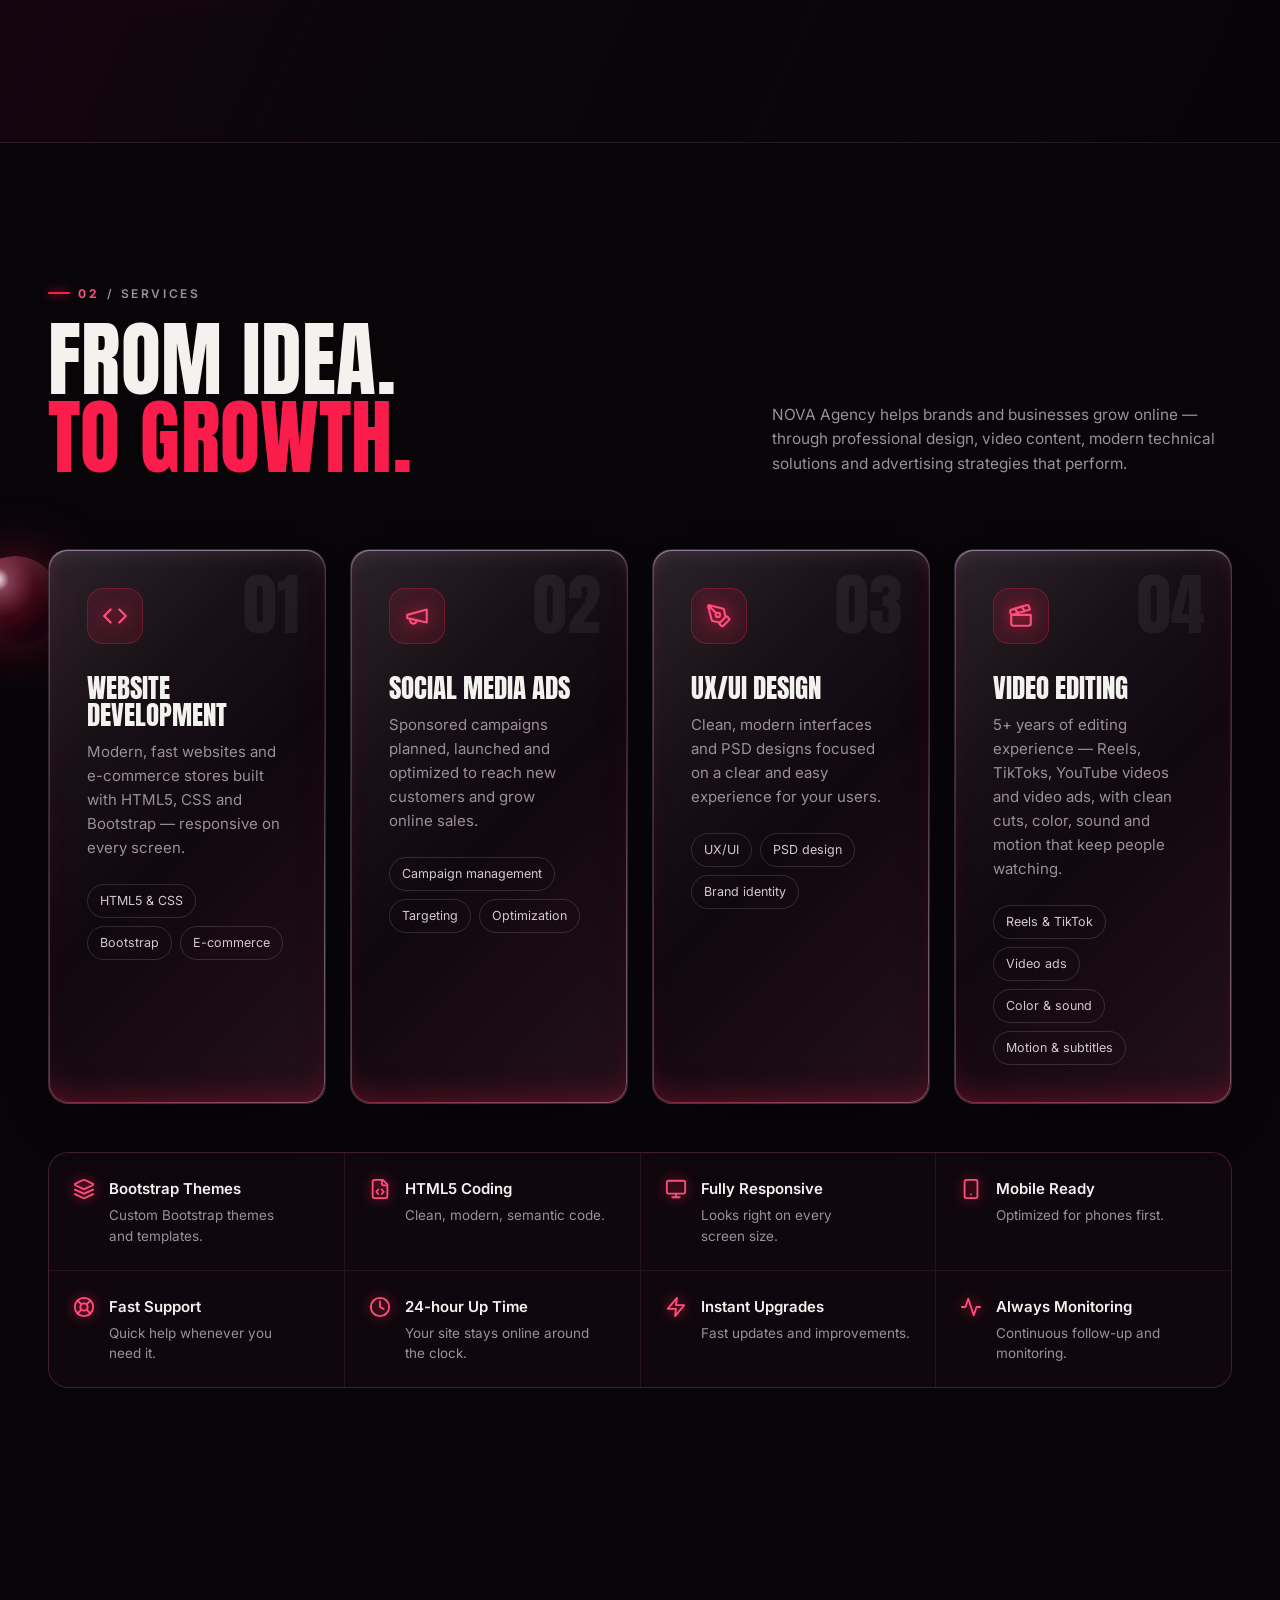
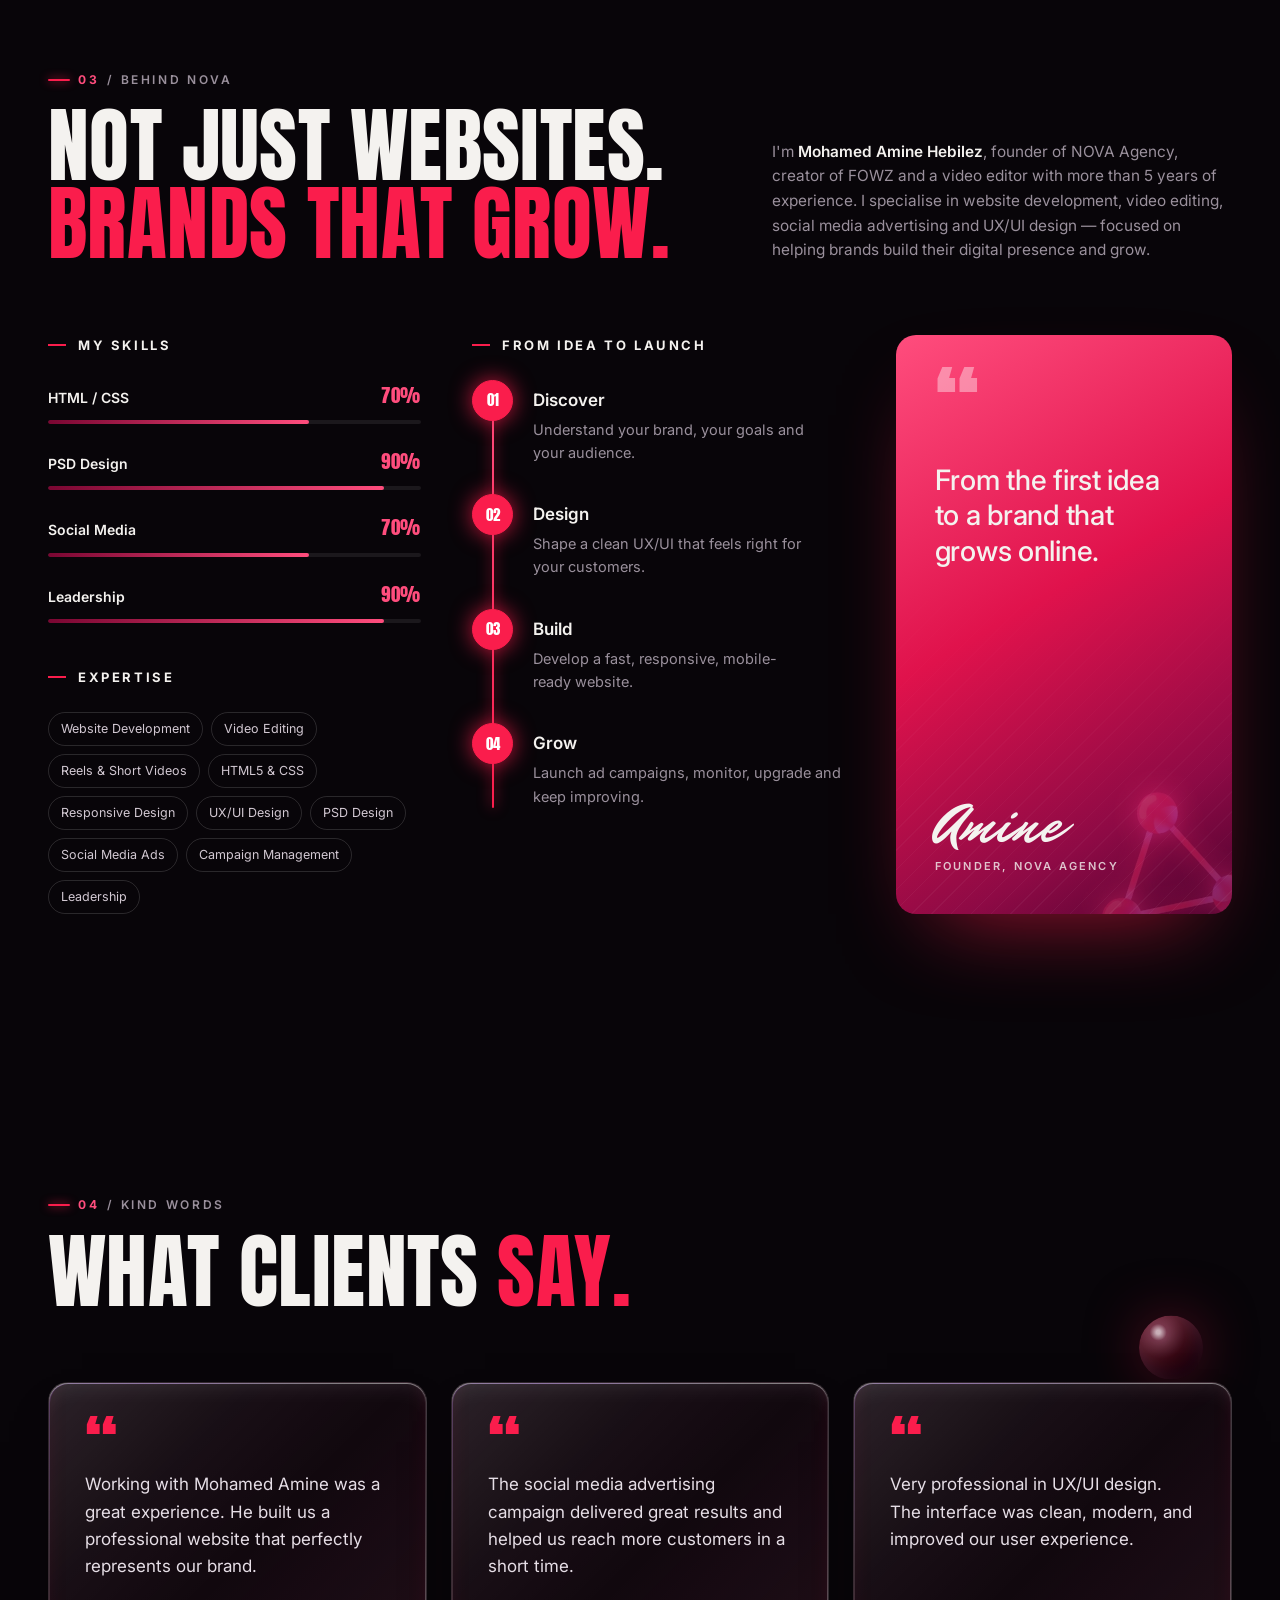
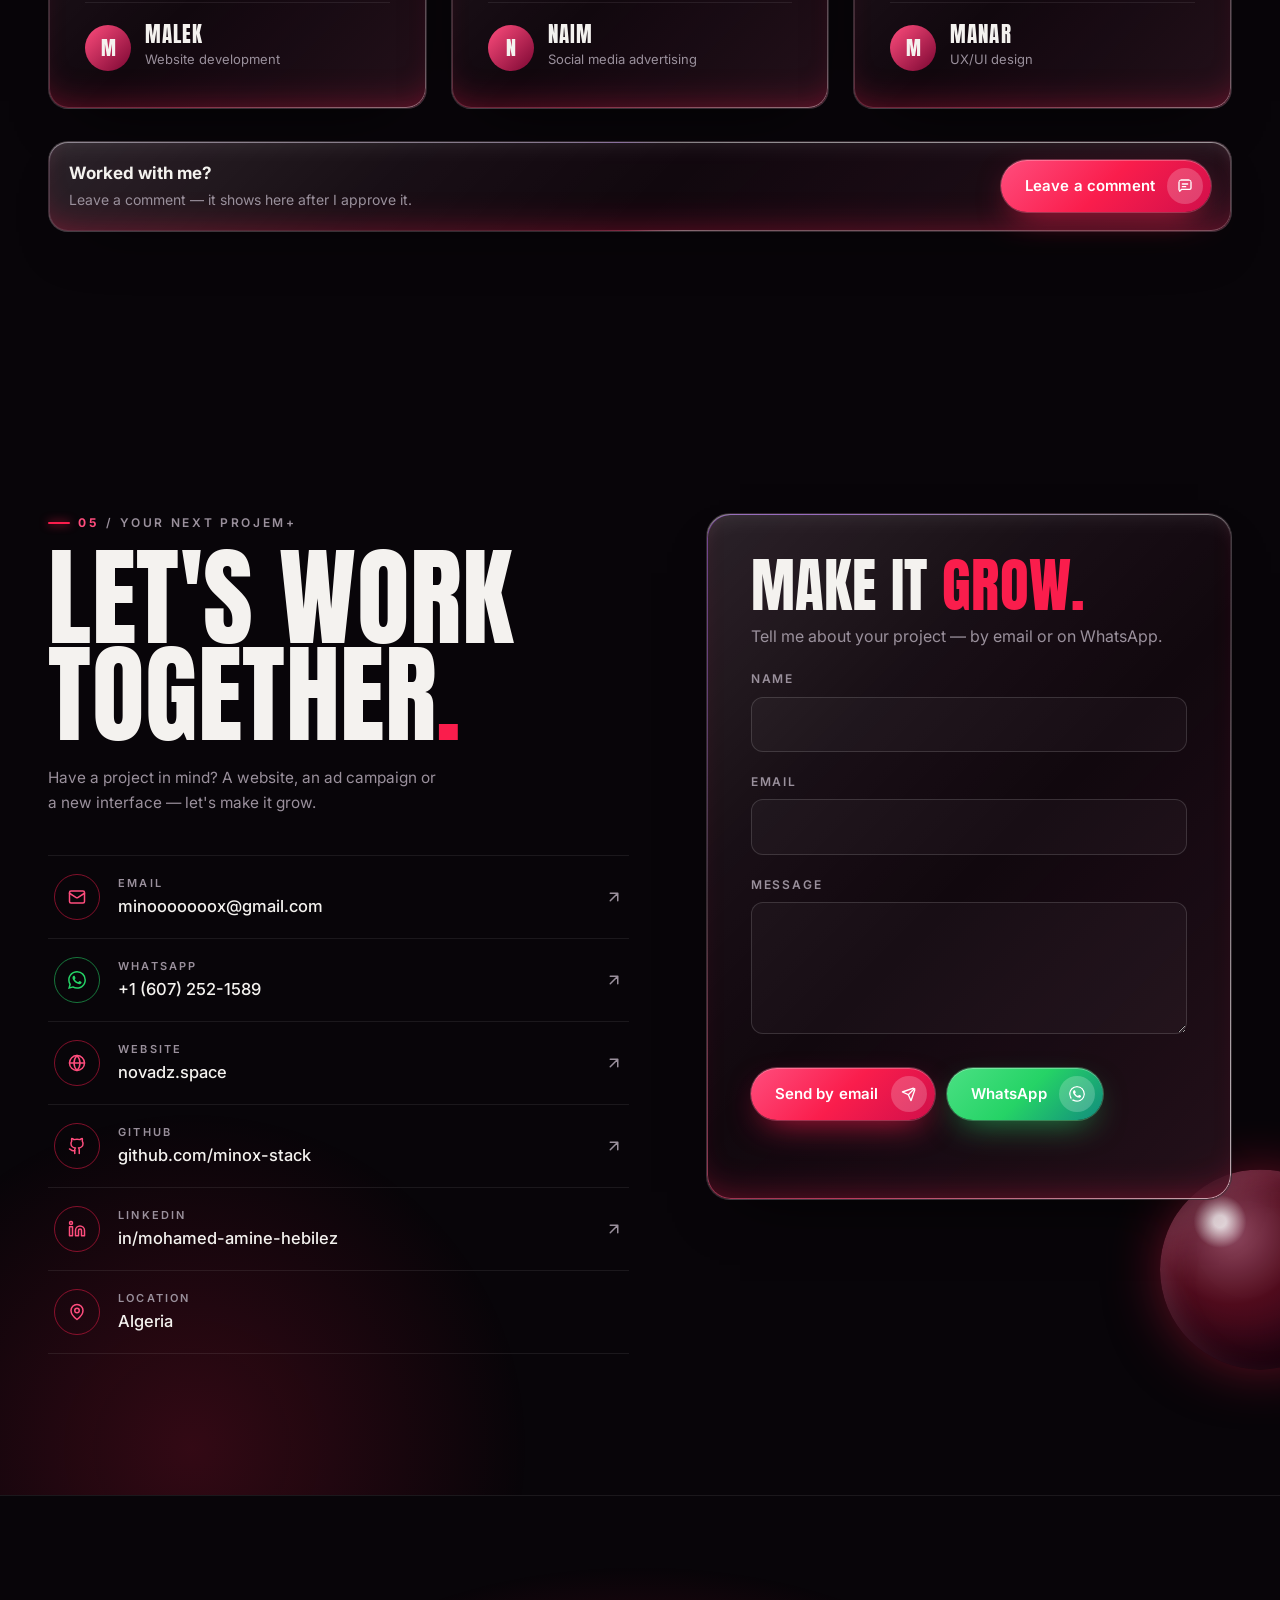
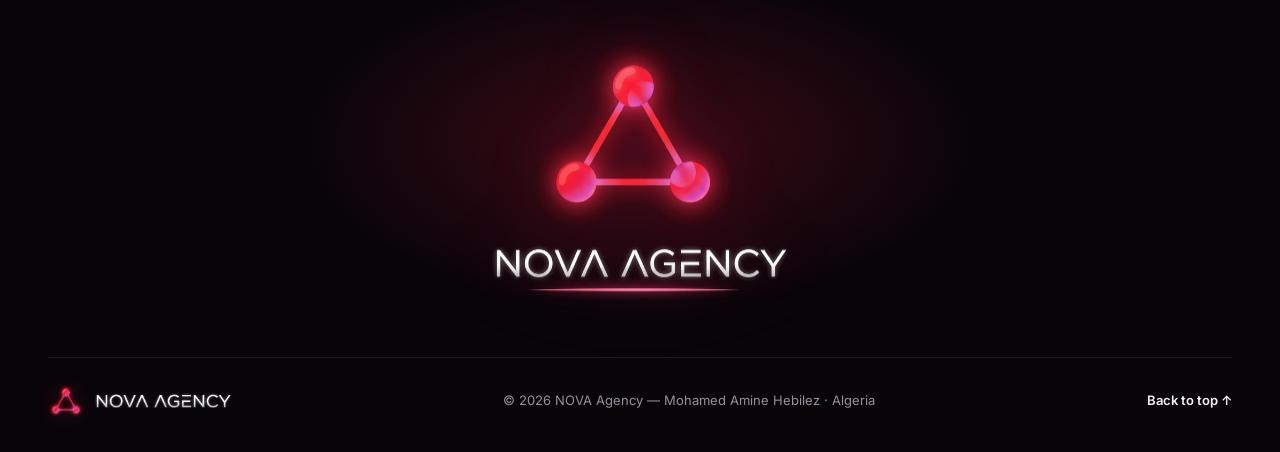
==== commit cc5a5edb: "Show the LinkedIn profile in the home contact list (EN + AR) A LinkedIn row under GitHub, same style" ====
--- a/index.html
+++ b/index.html
@@ -266,6 +266,7 @@
     <symbol id="i-pin" viewBox="0 0 24 24"><path d="M20 10c0 6-8 12-8 12s-8-6-8-12a8 8 0 0 1 16 0Z"/><circle cx="12" cy="10" r="3"/></symbol>
     <symbol id="i-globe" viewBox="0 0 24 24"><circle cx="12" cy="12" r="10"/><path d="M12 2a14.5 14.5 0 0 0 0 20 14.5 14.5 0 0 0 0-20M2 12h20"/></symbol>
     <symbol id="i-github" viewBox="0 0 24 24"><path d="M15 22v-4a4.8 4.8 0 0 0-1-3.5c3 0 6-2 6-5.5.08-1.25-.27-2.48-1-3.5.28-1.15.28-2.35 0-3.5 0 0-1 0-3 1.5-2.64-.5-5.36-.5-8 0C6 2 5 2 5 2c-.3 1.15-.3 2.35 0 3.5A5.4 5.4 0 0 0 4 9c0 3.5 3 5.5 6 5.5-.39.49-.68 1.05-.85 1.65-.17.6-.22 1.23-.15 1.85v4"/><path d="M9 18c-4.51 2-5-2-7-2"/></symbol>
+    <symbol id="i-linkedin" viewBox="0 0 24 24"><path d="M16 8a6 6 0 0 1 6 6v7h-4v-7a2 2 0 0 0-2-2 2 2 0 0 0-2 2v7h-4v-7a6 6 0 0 1 6-6z"/><rect width="4" height="12" x="2" y="9"/><circle cx="4" cy="4" r="2"/></symbol>
     <symbol id="i-code" viewBox="0 0 24 24"><path d="m16 18 6-6-6-6M8 6l-6 6 6 6"/></symbol>
     <symbol id="i-megaphone" viewBox="0 0 24 24"><path d="m3 11 18-5v12L3 14v-3z"/><path d="M11.6 16.8a3 3 0 1 1-5.8-1.6"/></symbol>
     <symbol id="i-pen" viewBox="0 0 24 24"><path d="M15.707 21.293a1 1 0 0 1-1.414 0l-1.586-1.586a1 1 0 0 1 0-1.414l5.586-5.586a1 1 0 0 1 1.414 0l1.586 1.586a1 1 0 0 1 0 1.414z"/><path d="m18 13-1.375-6.874a1 1 0 0 0-.746-.776L3.235 2.028a1 1 0 0 0-1.207 1.207L5.35 15.879a1 1 0 0 0 .776.746L13 18M2.3 2.3l7.286 7.286"/><circle cx="11" cy="11" r="2"/></symbol>
@@ -664,7 +665,8 @@
             <li class="reveal" data-fx="left" style="--d:.06s"><button type="button" class="wa-row" data-wa><span class="ic ic-wa"><svg class="ico wa-ico"><use href="#i-whatsapp"/></svg></span><span><small>WhatsApp</small><span class="val" dir="ltr">+1 (607) 252-1589</span></span><svg class="ico go"><use href="#i-arrow-ur"/></svg></button></li>
             <li class="reveal" data-fx="left" style="--d:.12s"><a href="https://novadz.space/" target="_blank" rel="noopener"><span class="ic"><svg class="ico"><use href="#i-globe"/></svg></span><span><small>Website</small><span class="val">novadz.space</span></span><svg class="ico go"><use href="#i-arrow-ur"/></svg></a></li>
             <li class="reveal" data-fx="left" style="--d:.18s"><a href="https://github.com/minox-stack" target="_blank" rel="noopener me"><span class="ic"><svg class="ico"><use href="#i-github"/></svg></span><span><small>GitHub</small><span class="val">github.com/minox-stack</span></span><svg class="ico go"><use href="#i-arrow-ur"/></svg></a></li>
-            <li class="reveal" data-fx="left" style="--d:.24s"><div><span class="ic"><svg class="ico"><use href="#i-pin"/></svg></span><span><small>Location</small><span class="val">Algeria</span></span></div></li>
+            <li class="reveal" data-fx="left" style="--d:.24s"><a href="https://www.linkedin.com/in/mohamed-amine-hebilez" target="_blank" rel="noopener me"><span class="ic"><svg class="ico"><use href="#i-linkedin"/></svg></span><span><small>LinkedIn</small><span class="val">in/mohamed-amine-hebilez</span></span><svg class="ico go"><use href="#i-arrow-ur"/></svg></a></li>
+            <li class="reveal" data-fx="left" style="--d:.30s"><div><span class="ic"><svg class="ico"><use href="#i-pin"/></svg></span><span><small>Location</small><span class="val">Algeria</span></span></div></li>
           </ul>
         </div>
 
